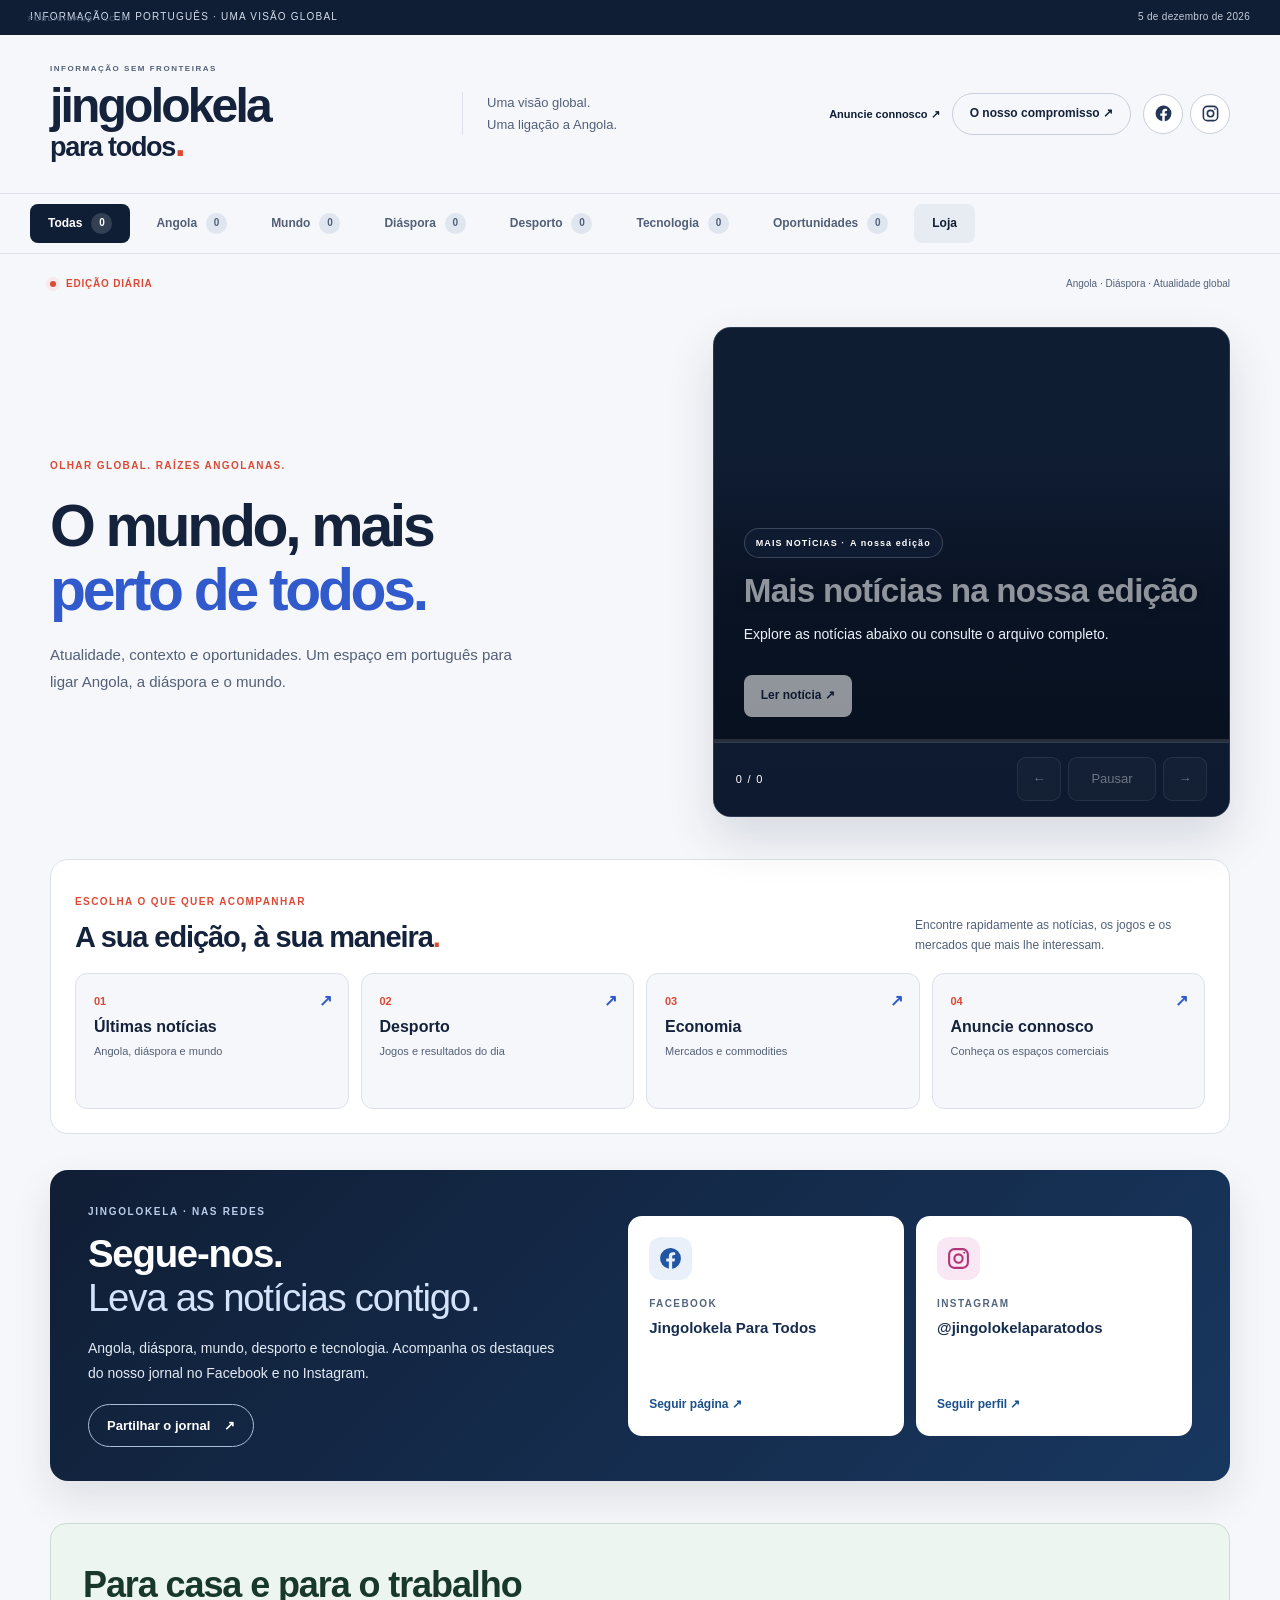
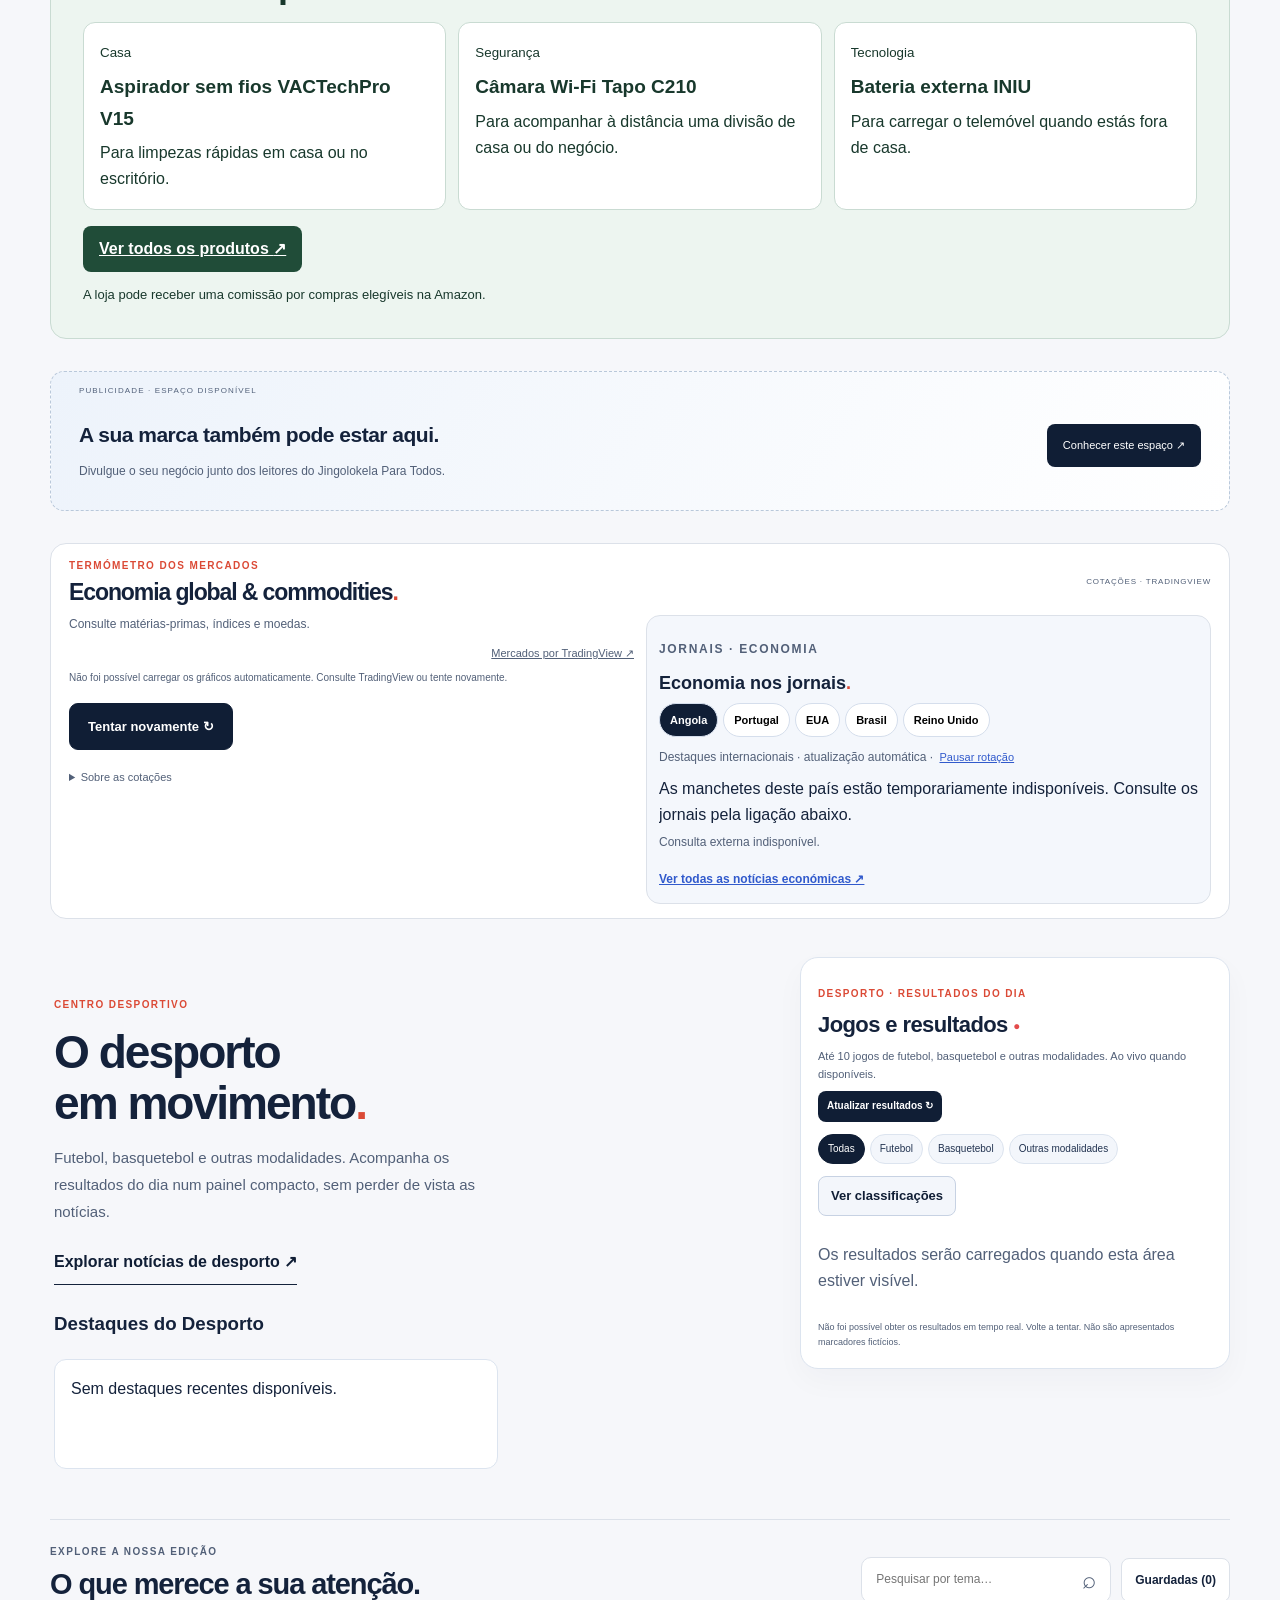
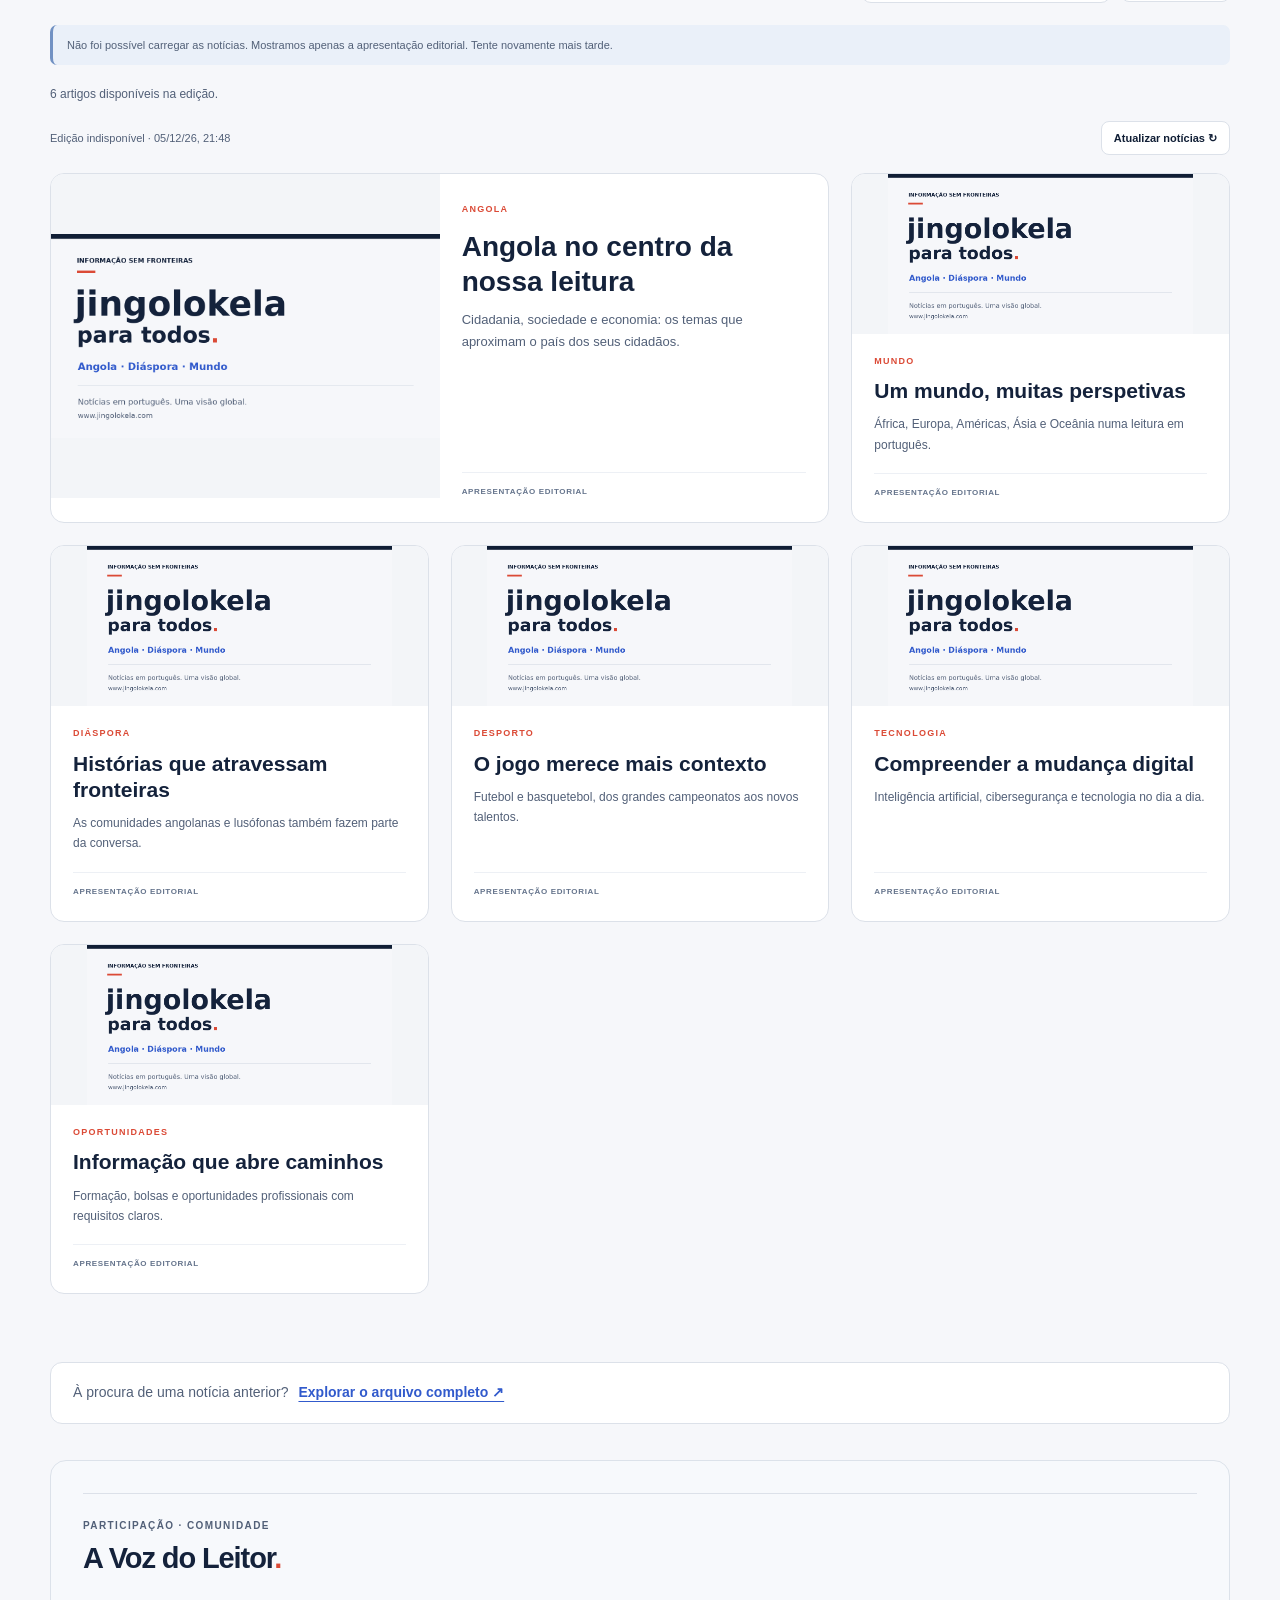
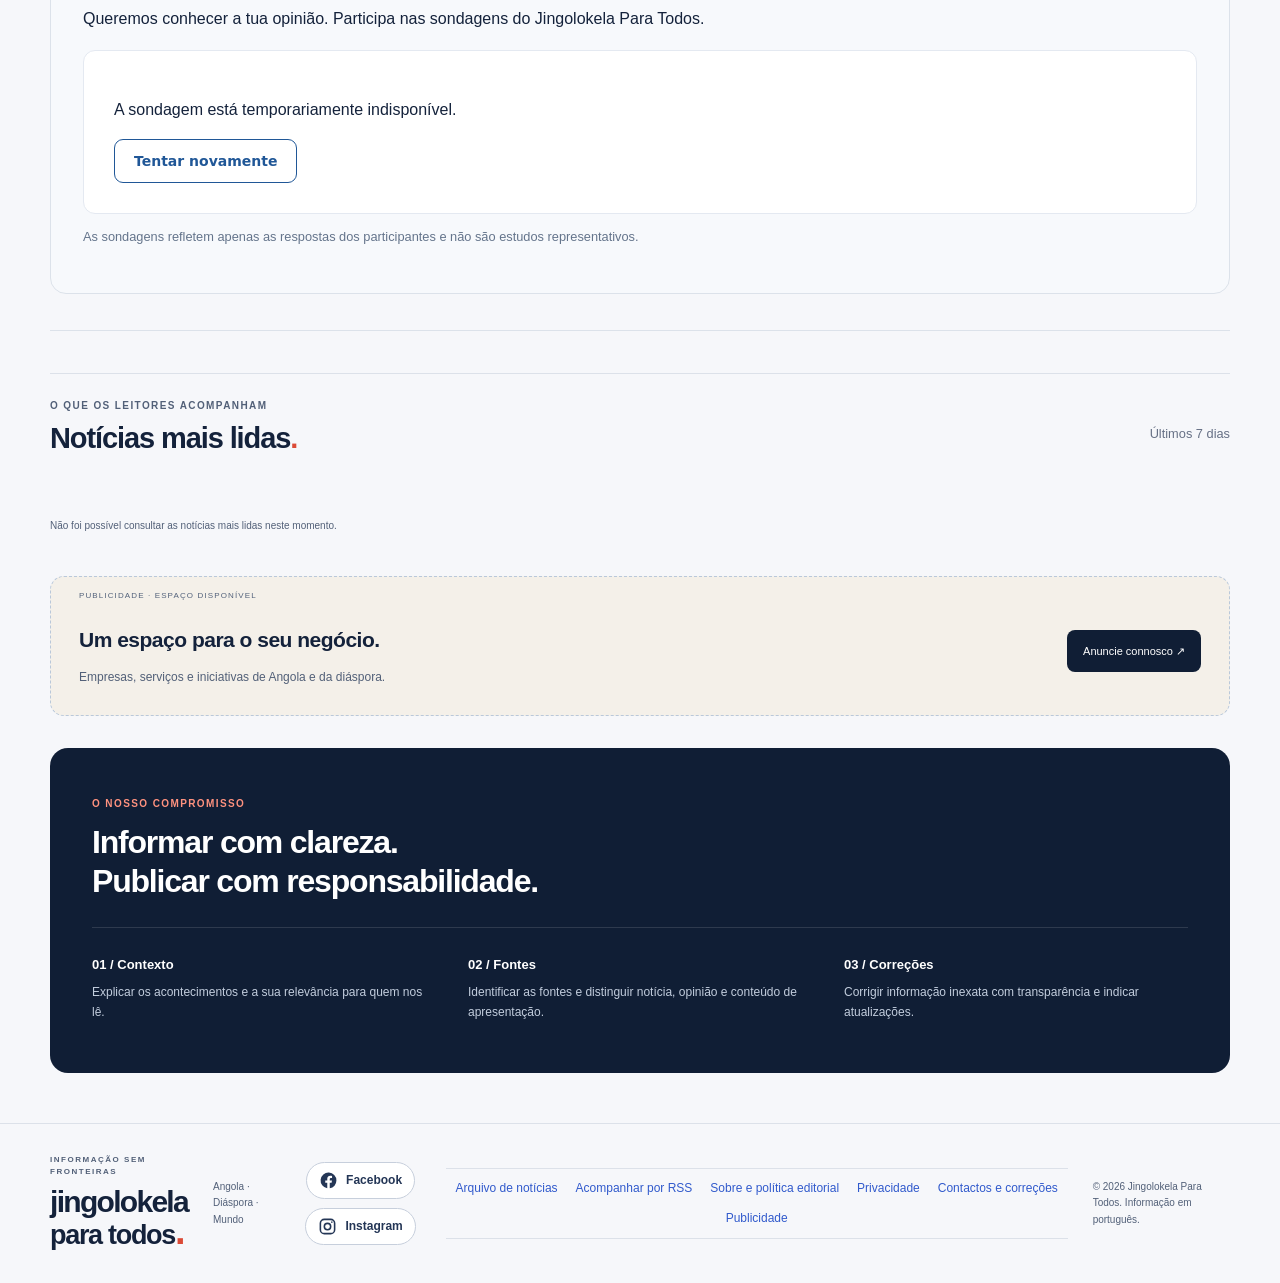
==== index.html @ 460d14b8 "Add clearly labeled shop showcase to homepage" ====
<!doctype html>
<html lang="pt-PT"><head><meta charset="utf-8"><meta name="viewport" content="width=device-width,initial-scale=1"><meta name="description" content="Notícias em português: Angola, diáspora e o mundo. Informação com contexto e fontes identificadas."><meta name="theme-color" content="#101e35"><meta name="google-site-verification" content="3JgYeZrVzPszFqKxl-_oS1AXRlmqvoFW80tm0oUfxho"><meta name="google-site-verification" content="CYFuJZddPrhAhJlbT3TT4IwlVIBInQogpSNalslZWf4"><link rel="alternate" type="application/rss+xml" title="Jingolokela Para Todos — últimas notícias" href="https://www.jingolokela.com/feed.xml"><link rel="canonical" href="https://www.jingolokela.com/"><meta name="robots" content="index,follow,max-image-preview:large"><meta property="og:type" content="website"><meta property="og:locale" content="pt_PT"><meta property="og:site_name" content="Jingolokela Para Todos"><meta property="og:title" content="Jingolokela Para Todos — Angola, Diáspora e Mundo"><meta property="og:description" content="Notícias em português, com contexto e fontes identificadas: Angola, diáspora, mundo, desporto, tecnologia e oportunidades."><meta property="og:url" content="https://www.jingolokela.com/"><meta name="twitter:card" content="summary_large_image"><meta property="og:image" content="https://www.jingolokela.com/media/jingolokela-partilha.png"><meta property="og:image:type" content="image/png"><meta property="og:image:width" content="1200"><meta property="og:image:height" content="630"><meta property="og:image:alt" content="Jingolokela Para Todos — Informação sem fronteiras. Angola, Diáspora e Mundo."><meta name="twitter:image" content="https://www.jingolokela.com/media/jingolokela-partilha.png"><meta name="twitter:image:alt" content="Jingolokela Para Todos — Informação sem fronteiras. Angola, Diáspora e Mundo."><meta name="twitter:title" content="Jingolokela Para Todos"><meta name="twitter:description" content="Angola, diáspora e notícias do mundo numa visão global."><script type="application/ld+json">{"@context":"https://schema.org","@type":"NewsMediaOrganization","name":"Jingolokela Para Todos","url":"https://www.jingolokela.com/","description":"Portal de informação em português, com atenção a Angola, à diáspora e ao mundo.","inLanguage":"pt-PT"}</script><script type="application/ld+json">{"@context":"https://schema.org","@type":"WebSite","name":"Jingolokela Para Todos","url":"https://www.jingolokela.com/","inLanguage":"pt-PT"}</script><title>Jingolokela Para Todos — Notícias e contexto</title><link rel="stylesheet" href="style.css?v=mercados-compactos"><script src="config.js" defer></script><link rel="stylesheet" href="saved.css"><script src="saved.js" defer></script><script src="app.js?v=mercados-compactos" defer></script><script src="sports.js?v=sports-auto" defer></script><link rel="stylesheet" href="/community.css?v=20261031"><script src="/community.js?v=20261031" defer></script><style>
#categories .portal-shop-link{display:inline-flex;align-items:center;flex-shrink:0;white-space:nowrap;padding:9px 18px;border-radius:8px;background:#e7ebf2;color:var(--navy);font-size:12px;font-weight:700;text-decoration:none}
#categories .portal-shop-link:hover{text-decoration:underline}
#categories .portal-shop-link:focus-visible{outline:3px solid #315acc;outline-offset:-3px}
</style><style>
.tech-equipment{display:none}
body:has(#categories button[data-section="Tecnologia"][aria-pressed="true"]) .tech-equipment{display:block;margin:0 0 24px;padding:20px;border:1px solid var(--line);border-radius:12px}
.tech-equipment h2{margin:0 0 8px;font-size:20px}
.tech-equipment p{margin:0 0 8px}
.tech-equipment a{text-decoration:underline}
</style><script>
document.addEventListener('DOMContentLoaded', () => {
  const shop = document.querySelector('#categories .portal-shop-link');
  const opportunities = document.querySelector('#categories button[data-section="Oportunidades"]');
  if (shop && opportunities) opportunities.after(shop);
});
</script><style>
.shop-showcase{margin:clamp(16px,3vw,32px) 0;padding:clamp(18px,3vw,32px);border:1px solid #c9dbd2;border-radius:16px;background:#edf5f0;color:#18382c}
.shop-showcase h2{margin:8px 0 16px;font-size:clamp(24px,3vw,36px);line-height:1.15}
.shop-showcase-grid{display:grid;grid-template-columns:repeat(auto-fit,minmax(min(100%,220px),1fr));gap:12px}
.shop-showcase-card{display:block;padding:16px;border:1px solid #c9dbd2;border-radius:12px;background:white;color:inherit;text-decoration:none}
.shop-showcase-card h3{margin:6px 0;font-size:19px}
.shop-showcase-card p{margin:0}
.shop-showcase-card:hover{border-color:#256749}
.shop-showcase-card:hover h3{text-decoration:underline}
.shop-showcase a:focus-visible{outline:3px solid #256749;outline-offset:3px}
.shop-showcase-cta{display:inline-block;margin-top:16px;padding:10px 16px;border-radius:8px;background:#204c38;color:white;font-weight:700}
.shop-showcase-note{margin:12px 0 0;font-size:13px}
</style></head>
<body><a class="skip" href="#conteudo">Saltar para o conteúdo</a><div class="utility"><span>INFORMAÇÃO EM PORTUGUÊS · UMA VISÃO GLOBAL</span><time id="date"></time></div><header class="masthead"><a href="./" class="brand" aria-label="Jingolokela Para Todos, início"><span class="brand-kicker">INFORMAÇÃO SEM FRONTEIRAS</span>jingolokela<span class="brand-bottom">para todos<i aria-hidden="true">.</i></span></a><p>Uma visão global.<br>Uma ligação a Angola.</p><a href="./anunciar.html" class="advertise-nav">Anuncie connosco ↗</a><a href="#sobre" class="about-link">O nosso compromisso ↗</a><div class="social-links header-social-links" aria-label="Redes sociais oficiais do Jingolokela Para Todos"><a class="social-link" href="https://www.facebook.com/profile.php?id=61596112431278" target="_blank" rel="noopener noreferrer" aria-label="Seguir Jingolokela Para Todos no Facebook" title="Jingolokela Para Todos no Facebook"><svg viewBox="0 0 24 24" fill="currentColor" aria-hidden="true"><path d="M22 12a10 10 0 1 0-11.56 9.88v-6.98H7.9V12h2.54V9.9c0-2.5 1.5-3.88 3.8-3.88 1.1 0 2.25.2 2.25.2v2.48h-1.27c-1.25 0-1.64.77-1.64 1.56V12h2.78l-.45 2.9h-2.33v6.98A10 10 0 0 0 22 12Z"/></svg></a><a class="social-link" href="https://www.instagram.com/jingolokelaparatodos/" target="_blank" rel="noopener noreferrer" aria-label="Seguir Jingolokela Para Todos no Instagram" title="@jingolokelaparatodos no Instagram"><svg viewBox="0 0 24 24" fill="none" stroke="currentColor" stroke-width="2" stroke-linecap="round" stroke-linejoin="round" aria-hidden="true"><rect x="3" y="3" width="18" height="18" rx="5"/><circle cx="12" cy="12" r="4"/><circle cx="17.5" cy="6.5" r="1" fill="currentColor" stroke="none"/></svg></a></div></header><nav aria-label="Secções"><div id="categories"><a class="portal-shop-link" href="https://protege-o-teu-negocio.foldedglass2.chatgpt.site">Loja</a></div></nav><main id="conteudo"><div class="edition"><span class="dot"></span><strong>EDIÇÃO DIÁRIA</strong><span>Angola · Diáspora · Atualidade global</span></div><section class="intro"><div><p class="eyebrow">OLHAR GLOBAL. RAÍZES ANGOLANAS.</p><h1>O mundo, mais<br><em>perto de todos.</em></h1><p class="lead">Atualidade, contexto e oportunidades. Um espaço em português para ligar Angola, a diáspora e o mundo.</p></div><section id="destaques" class="news-carousel" tabindex="0" aria-label="Destaques em rotação" aria-roledescription="carrossel"><div class="carousel-backdrop" id="slide-art" aria-hidden="true"></div><div class="carousel-content"><p class="eyebrow">MAIS NOTÍCIAS · <span id="slide-category">A nossa edição</span></p><h2><a id="slide-title" aria-disabled="true" tabindex="-1">A carregar os destaques…</a></h2><p id="slide-summary">Todas as perspetivas, num só lugar.</p><p id="slide-meta" class="slide-meta"></p><a id="slide-open" class="carousel-read" aria-disabled="true" tabindex="-1">Ler notícia ↗</a></div><div class="carousel-progress" aria-hidden="true"><span></span></div><div class="carousel-controls"><span id="slide-counter" role="status" aria-live="off">—</span><div><button id="slide-prev" aria-label="Notícia anterior">←</button><button id="slide-toggle" aria-label="Pausar carrossel">Pausar</button><button id="slide-next" aria-label="Notícia seguinte">→</button></div></div></section></section><section class="quick-access" aria-labelledby="quick-access-title"><div class="quick-access-head"><div><p class="eyebrow">ESCOLHA O QUE QUER ACOMPANHAR</p><h2 id="quick-access-title">A sua edição, à sua maneira<span class="heading-dot">.</span></h2></div><p>Encontre rapidamente as notícias, os jogos e os mercados que mais lhe interessam.</p></div><div class="quick-access-grid"><a href="#feed-title" class="quick-access-item"><span aria-hidden="true">01</span><strong>Últimas notícias</strong><small>Angola, diáspora e mundo</small><b aria-hidden="true">↗</b></a><a href="#sports-live" class="quick-access-item"><span aria-hidden="true">02</span><strong>Desporto</strong><small>Jogos e resultados do dia</small><b aria-hidden="true">↗</b></a><a href="#markets-title" class="quick-access-item"><span aria-hidden="true">03</span><strong>Economia</strong><small>Mercados e commodities</small><b aria-hidden="true">↗</b></a><a href="./anunciar.html" class="quick-access-item"><span aria-hidden="true">04</span><strong>Anuncie connosco</strong><small>Conheça os espaços comerciais</small><b aria-hidden="true">↗</b></a></div></section><section id="seguir" class="follow-hub" aria-labelledby="follow-title"><div class="follow-hub-copy"><p class="eyebrow">JINGOLOKELA · NAS REDES</p><h2 id="follow-title">Segue-nos.<br><em>Leva as notícias contigo.</em></h2><p>Angola, diáspora, mundo, desporto e tecnologia. Acompanha os destaques do nosso jornal no Facebook e no Instagram.</p><div class="follow-hub-actions"><button id="follow-share-link" class="follow-share-action" type="button">Partilhar o jornal <span aria-hidden="true">↗</span></button><span id="follow-share-status" class="follow-share-status" role="status" aria-live="polite"></span></div></div><div class="follow-hub-grid" aria-label="Contas oficiais do jornal"><a class="follow-card follow-card-facebook" href="https://www.facebook.com/profile.php?id=61596112431278" target="_blank" rel="noopener noreferrer" aria-label="Seguir o Jingolokela Para Todos no Facebook"><span class="follow-icon" aria-hidden="true"><svg viewBox="0 0 24 24" width="25" height="25" fill="currentColor" aria-hidden="true"><path d="M22 12a10 10 0 1 0-11.56 9.88v-6.98H7.9V12h2.54V9.9c0-2.5 1.5-3.88 3.8-3.88 1.1 0 2.25.2 2.25.2v2.48h-1.27c-1.25 0-1.64.77-1.64 1.56V12h2.78l-.45 2.9h-2.33v6.98A10 10 0 0 0 22 12Z"/></svg></span><span class="follow-network">FACEBOOK</span><strong>Jingolokela Para Todos</strong><span class="follow-card-action">Seguir página <span aria-hidden="true">↗</span></span></a><a class="follow-card follow-card-instagram" href="https://www.instagram.com/jingolokelaparatodos/" target="_blank" rel="noopener noreferrer" aria-label="Seguir @jingolokelaparatodos no Instagram"><span class="follow-icon" aria-hidden="true"><svg viewBox="0 0 24 24" width="25" height="25" fill="none" stroke="currentColor" stroke-width="2" stroke-linecap="round" stroke-linejoin="round" aria-hidden="true"><rect x="3" y="3" width="18" height="18" rx="5"/><circle cx="12" cy="12" r="4"/><circle cx="17.5" cy="6.5" r="1" fill="currentColor" stroke="none"/></svg></span><span class="follow-network">INSTAGRAM</span><strong>@jingolokelaparatodos</strong><span class="follow-card-action">Seguir perfil <span aria-hidden="true">↗</span></span></a></div></section><aside class="shop-showcase" aria-labelledby="shop-showcase-title">
  <span class="ad-tag">PUBLICIDADE · LOJA</span>
  <h2 id="shop-showcase-title">Para casa e para o trabalho</h2>
  <div class="shop-showcase-grid">
    <a class="shop-showcase-card" href="https://protege-o-teu-negocio.foldedglass2.chatgpt.site/#casa-dia-a-dia">
      <small>Casa</small>
      <h3>Aspirador sem fios VACTechPro V15</h3>
      <p>Para limpezas rápidas em casa ou no escritório.</p>
    </a>
    <a class="shop-showcase-card" href="https://protege-o-teu-negocio.foldedglass2.chatgpt.site/#equipamentos">
      <small>Segurança</small>
      <h3>Câmara Wi‑Fi Tapo C210</h3>
      <p>Para acompanhar à distância uma divisão de casa ou do negócio.</p>
    </a>
    <a class="shop-showcase-card" href="https://protege-o-teu-negocio.foldedglass2.chatgpt.site/#equipamentos">
      <small>Tecnologia</small>
      <h3>Bateria externa INIU</h3>
      <p>Para carregar o telemóvel quando estás fora de casa.</p>
    </a>
  </div>
  <a class="shop-showcase-cta" href="https://protege-o-teu-negocio.foldedglass2.chatgpt.site/">Ver todos os produtos <span aria-hidden="true">↗</span></a>
  <p class="shop-showcase-note">A loja pode receber uma comissão por compras elegíveis na Amazon.</p>
</aside>
<aside class="ad-slot" data-ad-placement="hero" aria-label="Espaço publicitário disponível"><span class="ad-tag">PUBLICIDADE · ESPAÇO DISPONÍVEL</span><div><p>A sua marca também pode estar aqui.</p><span>Divulgue o seu negócio junto dos leitores do Jingolokela Para Todos.</span></div><a href="./anunciar.html?formato=Faixa+de+destaque">Conhecer este espaço ↗</a></aside><section id="economia" class="markets" aria-labelledby="markets-title"><div class="market-heading"><div><p class="eyebrow">TERMÓMETRO DOS MERCADOS</p><h2 id="markets-title">Economia global &amp; commodities<span class="heading-dot">.</span></h2></div><span class="market-provider">COTAÇÕES · TRADINGVIEW</span></div><div class="economy-split"><div class="economy-original"><p class="market-intro">Consulte matérias-primas, índices e moedas.</p><div class="tradingview-widget-container" id="market-widget"><div class="tradingview-widget-container__widget"></div><div class="tradingview-widget-copyright"><a href="https://www.tradingview.com/markets/" rel="noopener nofollow" target="_blank">Mercados por TradingView ↗</a></div></div><p id="market-status" class="market-note">A carregar automaticamente as cotações dos mercados através da TradingView.</p><button id="load-market-widget" class="market-load-button" type="button" aria-controls="market-widget">Carregar gráficos de mercados ↗</button><details class="market-details"><summary>Sobre as cotações</summary><p class="market-note">Atualização automática pelo fornecedor. Alguns instrumentos têm dados com atraso; consulte a indicação de cada símbolo. Os índices acompanham mercados financeiros e não medem toda a economia mundial. Alguns símbolos representam CFDs, não preços à vista ou contratos de bolsa.</p></details></div><aside class="economy-press" aria-labelledby="economy-press-title"><p class="eyebrow">JORNAIS · ECONOMIA</p><h3 id="economy-press-title">Economia nos jornais<span class="heading-dot">.</span></h3><div class="economy-tabs" role="group" aria-label="Países com jornais económicos"><button type="button" data-economy="AO" aria-pressed="true">Angola</button><button type="button" data-economy="PT" aria-pressed="false">Portugal</button><button type="button" data-economy="US" aria-pressed="false">EUA</button><button type="button" data-economy="BR" aria-pressed="false">Brasil</button><button type="button" data-economy="GB" aria-pressed="false">Reino Unido</button></div><p class="economy-auto-note">Destaques internacionais · atualização automática · <button id="economy-pause" type="button" aria-pressed="false">Pausar rotação</button></p><div id="economy-news" tabindex="0" role="region" aria-label="Manchetes económicas" aria-live="polite"><p>A consultar fontes económicas…</p></div><p id="economy-status" class="market-note">Fontes externas sujeitas a disponibilidade.</p><a id="economy-more" href="https://news.google.com/search?q=economia%20Angola" rel="noopener noreferrer" target="_blank">Ver todas as notícias económicas ↗</a></aside></div></section><div class="sports-showcase"><div class="sports-showcase-copy"><p class="eyebrow">CENTRO DESPORTIVO</p><h2>O desporto<br>em movimento<span class="heading-dot">.</span></h2><p>Futebol, basquetebol e outras modalidades. Acompanha os resultados do dia num painel compacto, sem perder de vista as notícias.</p><button id="sports-explore" type="button">Explorar notícias de desporto ↗</button></div><section class="sports-live" id="sports-live" aria-labelledby="sports-live-title">
<div class="sports-live-heading"><div><p class="eyebrow">DESPORTO · RESULTADOS DO DIA</p><h2 id="sports-live-title">Jogos e resultados <span class="sports-live-dot">●</span></h2><p>Até 10 jogos de futebol, basquetebol e outras modalidades. Ao vivo quando disponíveis.</p></div><button id="sports-refresh" type="button">Atualizar resultados ↻</button></div>
<div class="sports-live-filters" role="group" aria-label="Filtrar resultados por modalidade"><button type="button" data-sport-filter="all" aria-pressed="true">Todas</button><button type="button" data-sport-filter="soccer" aria-pressed="false">Futebol</button><button type="button" data-sport-filter="basketball" aria-pressed="false">Basquetebol</button><button type="button" data-sport-filter="other" aria-pressed="false">Outras modalidades</button></div>
<div id="sports-scores" class="sports-scores" tabindex="0" role="region" aria-label="Lista de jogos" aria-live="polite"><p>Os resultados serão carregados quando esta área estiver visível.</p></div>
<p id="sports-status" class="sports-status">Dados de terceiros sujeitos a disponibilidade e possível atraso. Os resultados são informativos e não constituem informação para apostas.</p>
</section></div><aside class="tech-equipment" aria-labelledby="tech-equipment-title"><h2 id="tech-equipment-title">Equipamentos recomendados</h2><p>Faz cópias de segurança dos teus ficheiros? Vê o que convém verificar antes de escolher um SSD externo.</p><a href="https://protege-o-teu-negocio.foldedglass2.chatgpt.site#equipamentos">Consultar equipamentos na loja</a></aside><section class="feed" aria-labelledby="feed-title"><div class="section-heading"><div><p class="eyebrow">EXPLORE A NOSSA EDIÇÃO</p><h2 id="feed-title">O que merece a sua atenção<span class="heading-dot">.</span></h2></div><div class="feed-tools"><label class="search"><span class="sr-only">Pesquisar artigos</span><input id="search" type="search" placeholder="Pesquisar por tema…"><span aria-hidden="true">⌕</span></label><button type="button" data-open-saved aria-haspopup="dialog" aria-controls="saved-news">Guardadas (<span data-saved-count>0</span>)</button></div></div><p id="notice" class="notice" role="status">A carregar as notícias da nossa edição…</p><p id="section-status" class="section-status" role="status" aria-live="polite"></p><div class="editorial-update"><span id="editorial-updated" role="status" aria-live="polite">A consultar a edição mais recente…</span><button id="editorial-refresh" type="button">Atualizar notícias ↻</button></div><div id="articles" class="grid"></div><button id="show-all" class="show-all" hidden>Ver todas as notícias</button><p class="archive-entry">À procura de uma notícia anterior? <a href="/arquivo.html">Explorar o arquivo completo ↗</a></p><p id="empty" class="empty" hidden>Nenhum artigo encontrado. Experimente outra pesquisa ou secção.</p><button id="back-all" class="show-all" type="button" hidden>Explorar todas as notícias</button></section><section id="voz-do-leitor" class="reader-voice" aria-labelledby="reader-voice-title"><div class="section-heading"><div><p class="eyebrow">PARTICIPAÇÃO · COMUNIDADE</p><h2 id="reader-voice-title">A Voz do Leitor<span class="heading-dot">.</span></h2></div></div><p>Queremos conhecer a tua opinião. Participa nas sondagens do Jingolokela Para Todos.</p><div id="reader-poll" aria-live="polite"><p id="reader-poll-status">A carregar a sondagem…</p></div><p class="reader-poll-note">As sondagens refletem apenas as respostas dos participantes e não são estudos representativos.</p></section><section class="popular-news" aria-labelledby="popular-title"><div class="section-heading"><div><p class="eyebrow">O QUE OS LEITORES ACOMPANHAM</p><h2 id="popular-title">Notícias mais lidas<span class="heading-dot">.</span></h2></div><span class="popular-period">Últimos 7 dias</span></div><ol id="popular-list" class="popular-list"><li>A consultar leituras recentes…</li></ol><p id="popular-status" class="market-note" role="status"></p></section><aside class="ad-slot ad-slot-secondary" data-ad-placement="between_sections" aria-label="Espaço publicitário para empresas"><span class="ad-tag">PUBLICIDADE · ESPAÇO DISPONÍVEL</span><div><p>Um espaço para o seu negócio.</p><span>Empresas, serviços e iniciativas de Angola e da diáspora.</span></div><a href="./anunciar.html?formato=Faixa+entre+secções">Anuncie connosco ↗</a></aside><section id="sobre" class="manifesto"><p class="eyebrow">O NOSSO COMPROMISSO</p><h2>Informar com clareza.<br>Publicar com responsabilidade.</h2><div class="principles"><p><strong>01 / Contexto</strong>Explicar os acontecimentos e a sua relevância para quem nos lê.</p><p><strong>02 / Fontes</strong>Identificar as fontes e distinguir notícia, opinião e conteúdo de apresentação.</p><p><strong>03 / Correções</strong>Corrigir informação inexata com transparência e indicar atualizações.</p></div></section></main><footer><a href="./" class="brand"><span class="brand-kicker">INFORMAÇÃO SEM FRONTEIRAS</span>jingolokela<span class="brand-bottom">para todos<i aria-hidden="true">.</i></span></a><p>Angola · Diáspora · Mundo</p><div class="social-links footer-social-links" aria-label="Redes sociais oficiais do Jingolokela Para Todos"><a class="social-link" href="https://www.facebook.com/profile.php?id=61596112431278" target="_blank" rel="noopener noreferrer" aria-label="Seguir Jingolokela Para Todos no Facebook" title="Jingolokela Para Todos no Facebook"><svg viewBox="0 0 24 24" fill="currentColor" aria-hidden="true"><path d="M22 12a10 10 0 1 0-11.56 9.88v-6.98H7.9V12h2.54V9.9c0-2.5 1.5-3.88 3.8-3.88 1.1 0 2.25.2 2.25.2v2.48h-1.27c-1.25 0-1.64.77-1.64 1.56V12h2.78l-.45 2.9h-2.33v6.98A10 10 0 0 0 22 12Z"/></svg><span>Facebook</span></a><a class="social-link" href="https://www.instagram.com/jingolokelaparatodos/" target="_blank" rel="noopener noreferrer" aria-label="Seguir Jingolokela Para Todos no Instagram" title="@jingolokelaparatodos no Instagram"><svg viewBox="0 0 24 24" fill="none" stroke="currentColor" stroke-width="2" stroke-linecap="round" stroke-linejoin="round" aria-hidden="true"><rect x="3" y="3" width="18" height="18" rx="5"/><circle cx="12" cy="12" r="4"/><circle cx="17.5" cy="6.5" r="1" fill="currentColor" stroke="none"/></svg><span>Instagram</span></a></div><nav class="legal-links" aria-label="Informações institucionais"><a href="/arquivo.html">Arquivo de notícias</a><a href="/feed.xml">Acompanhar por RSS</a><a href="/sobre.html">Sobre e política editorial</a><a href="/privacidade.html">Privacidade</a><a href="/contactos.html">Contactos e correções</a><a href="/anunciar.html">Publicidade</a></nav><small>© <span id="year"></span> Jingolokela Para Todos. Informação em português.</small></footer><dialog id="reader" aria-labelledby="reader-title"><button id="close-reader" class="close" aria-label="Fechar artigo">Fechar ×</button><p id="reader-category" class="eyebrow"></p><h2 id="reader-title"></h2><p id="reader-meta" class="meta"></p><div class="reading-tools" aria-label="Opções de leitura"><span id="reader-time"></span><div><button id="reader-smaller" type="button" aria-label="Diminuir tamanho do texto">A−</button><button id="reader-larger" type="button" aria-label="Aumentar tamanho do texto">A+</button></div><div class="saved-tools"><button id="reader-save" type="button" aria-pressed="false" hidden>Guardar notícia</button><button type="button" data-open-saved aria-haspopup="dialog" aria-controls="saved-news">Guardadas (<span data-saved-count>0</span>)</button></div><a href="/feed.xml">Acompanhar por RSS ↗</a></div><figure id="reader-image" hidden></figure><div id="reader-body"></div><a id="reader-source" target="_blank" rel="noopener noreferrer" hidden>Consultar fonte original ↗</a><section id="related-section" class="related-section" hidden aria-labelledby="related-title"><h3 id="related-title">Continue a ler</h3><div id="related-articles" class="related-articles"></div></section><a id="article-permalink" class="share" href="#" target="_blank" rel="noopener noreferrer" hidden>Abrir página da notícia ↗</a><div class="share-tools" id="share-tools" hidden aria-label="Partilhar esta notícia"><a id="share-whatsapp" class="share" href="#" target="_blank" rel="noopener noreferrer">WhatsApp</a><a id="share-facebook" class="share" href="#" target="_blank" rel="noopener noreferrer">Facebook</a><a id="share-telegram" class="share" href="#" target="_blank" rel="noopener noreferrer">Telegram</a><button id="reader-native-share" class="share" type="button" hidden>Partilhar no telemóvel ↗</button><button id="share" class="share">Copiar ligação</button></div><p id="share-status" role="status"></p></dialog><noscript><p>Ative o JavaScript para pesquisar e ler os artigos.</p></noscript></body></html>
---- style.css ----
:root{--ink:#14223b;--accent:#db4a36;--paper:#f6f7fa;--line:#dce1e9;--muted:#526078;--navy:#101e35;--blue:#315acc;--white:#fff}*{box-sizing:border-box}html{scroll-behavior:smooth;scroll-padding-top:85px}body{margin:0;background:var(--paper);color:var(--ink);font:16px/1.65 Arial,Helvetica,sans-serif;-webkit-font-smoothing:antialiased}a{color:inherit}button,input{font:inherit}button,a,input{touch-action:manipulation}button{cursor:pointer}a:focus-visible,button:focus-visible,input:focus-visible{outline:3px solid var(--blue);outline-offset:5px}.utility{background:var(--navy);color:#d2dbeb;padding:9px max(calc((100vw - 1220px)/2),24px);display:flex;justify-content:space-between;font-size:10px;letter-spacing:.12em}.utility time{color:#c5ccdb;letter-spacing:.03em}.masthead,main,footer{max-width:1320px;margin:auto;padding-left:50px;padding-right:50px}.masthead{display:flex;align-items:center;justify-content:space-between;padding-top:28px;padding-bottom:28px;background:var(--paper)}.brand{font:bold 48px/.85 Arial,Helvetica,sans-serif;letter-spacing:-2.8px;text-decoration:none;display:inline-block}.brand .brand-kicker{display:block;font:700 8px/1.5 Arial,sans-serif;letter-spacing:.19em;color:var(--muted);margin-bottom:11px}.brand .brand-bottom{display:block;font:700 27px/1.25 Arial,sans-serif;letter-spacing:-1.3px;margin-top:5px}.brand i{font-style:normal;color:var(--accent);font-size:38px;line-height:0}.masthead p{font-size:13px;line-height:1.65;color:var(--muted);border-left:1px solid var(--line);padding-left:24px;margin-left:auto;margin-right:65px}.about-link{font-size:12px;text-decoration:none;border:1px solid #c7cfdc;border-radius:100px;padding:10px 17px;font-weight:600}.about-link:hover{background:#e7ebf3}nav{border-top:1px solid var(--line);border-bottom:1px solid var(--line);position:sticky;top:0;background:#f6f7faf5;backdrop-filter:blur(16px);z-index:2}#categories{max-width:1252px;margin:auto;display:flex;gap:8px;overflow:auto;padding:10px 16px;scrollbar-width:thin}nav button{border:0;background:none;white-space:nowrap;padding:9px 18px;font-weight:700;font-size:12px;color:var(--muted);border-radius:8px;transition:background .15s,color .15s}nav button:hover{background:#e7ebf2}nav button[aria-pressed=true]{color:white;background:var(--navy)}.edition{display:flex;gap:10px;align-items:center;font-size:10px;padding:22px 0 0}.edition strong{letter-spacing:.08em;color:var(--accent)}.edition>span:last-child{color:var(--muted);margin-left:auto}.dot{height:6px;width:6px;border-radius:50%;background:var(--accent);box-shadow:0 0 0 4px #db4a3612}.intro{display:grid;grid-template-columns:1.2fr 1fr;gap:42px;padding:34px 0 42px;align-items:center}.eyebrow{font-size:10px;letter-spacing:.14em;font-weight:700;color:var(--accent)}h1{font:750 clamp(38px,4.6vw,66px)/1.08 Arial,Helvetica,sans-serif;letter-spacing:-3.3px;margin:20px 0}h1 em{font-style:normal;color:var(--blue)}.lead{max-width:490px;color:var(--muted);font-size:15px;line-height:1.8;margin-bottom:0}.globe{height:310px;background:linear-gradient(135deg,#14243f,#1d3560);position:relative;overflow:hidden;border-radius:18px;box-shadow:0 16px 35px #15274712}.globe svg{display:block;width:100%;height:100%;object-fit:contain}.visual-caption{position:absolute;bottom:0;left:0;right:0;padding:14px 20px;display:flex;align-items:center;justify-content:space-between;border-top:1px solid #ffffff14;background:#10203b70;font-size:8px;letter-spacing:.15em;color:#d7e0f3}.visual-caption b{font-size:16px;color:#ff8e7e}.section-heading{display:flex;justify-content:space-between;align-items:center;gap:24px;border-top:1px solid var(--line);padding-top:24px}.section-heading .eyebrow{color:var(--muted);margin:0 0 7px}h2{font:700 29px/1.22 Arial,Helvetica,sans-serif;letter-spacing:-1.1px;margin:0 0 14px}.heading-dot{color:var(--accent)}.search{display:flex;gap:16px;background:var(--white);border:1px solid var(--line);border-radius:10px;align-items:center;padding:0 14px;flex-shrink:0}.search input{background:transparent;border:0;padding:12px 0;width:190px;color:var(--ink);font-size:12px}.search span:last-child{font-size:24px;color:var(--muted)}.notice{font-size:11px;color:var(--muted);padding:11px 14px;background:#eaf0f9;border-radius:7px;border-left:3px solid #7191c3;margin:8px 0 20px}.grid{display:grid;grid-template-columns:repeat(3,minmax(0,1fr));gap:22px;padding:0 0 44px}.article{background:white;border:1px solid var(--line);border-radius:14px;overflow:hidden;display:flex;flex-direction:column;transition:box-shadow .18s,transform .18s;position:relative;padding-bottom:23px}.article:hover{box-shadow:0 14px 30px #14223b0c;transform:translateY(-3px)}.article>.eyebrow,.article>h3,.article>p,.article>.meta{margin-left:22px;margin-right:22px}.article>.eyebrow{font-size:9px;color:var(--accent);text-transform:uppercase;margin-top:20px;margin-bottom:0;letter-spacing:.14em}.article h3{font:700 21px/1.25 Arial,Helvetica,sans-serif;letter-spacing:-.65px;margin-top:9px;margin-bottom:10px}.article :is(button,a){font:inherit;color:inherit;text-align:left;border:0;padding:0;background:none}.article :is(button,a):after{content:'';position:absolute;inset:0;z-index:1}.article :is(button,a):focus-visible{outline:none}.article:focus-within{outline:3px solid var(--blue);outline-offset:3px}.article :is(button,a):hover{color:var(--blue)}.article p{font-size:12px;color:var(--muted);line-height:1.7;margin-top:0;margin-bottom:18px}.article .meta{font-size:8px;font-weight:bold;letter-spacing:.08em;color:#65748c;padding-top:12px;border-top:1px solid #edf0f5;margin-top:auto}.art{height:160px;background:linear-gradient(125deg,#25466b,#122a44);position:relative;overflow:hidden;display:flex;justify-content:space-between;align-items:end;padding:19px;color:#dbe7ff}.art:before,.art:after{content:'';position:absolute;width:180px;height:180px;border:1px solid #ffffff35;border-radius:50%;right:-15px;top:-60px}.art:after{width:140px;height:140px;right:7px;top:-40px;background:#ffffff05}.art .art-symbol{position:absolute;right:20px;bottom:7px;font:700 92px/1 Arial,sans-serif;letter-spacing:-8px;color:#ffffff40;transform:rotate(-9deg)}.art .number{font:700 8px/1 Arial,sans-serif;letter-spacing:.13em;opacity:.8;z-index:1;align-self:start}.art .label{font:700 9px/1 Arial,sans-serif;letter-spacing:.16em;z-index:1}.tone1{background:linear-gradient(125deg,#773b26,#b27349)}.tone2{background:linear-gradient(125deg,#274f8b,#406ebb)}.tone3{background:linear-gradient(125deg,#463f77,#7975ab)}.tone4{background:linear-gradient(125deg,#1e6155,#459b83)}.tone5{background:linear-gradient(125deg,#243650,#426895)}.article:first-child{grid-column:span 2;display:grid;grid-template-columns:1fr 1fr;grid-template-rows:auto auto auto 1fr;padding:0 0 24px}.article:first-child .art{grid-column:1;grid-row:1/5;height:100%;min-height:300px;border-radius:0;margin-bottom:-24px;padding:24px}.article:first-child .art-symbol{font-size:130px;right:28px;bottom:22px}.article:first-child>.eyebrow{grid-column:2;margin-top:28px}.article:first-child h3{grid-column:2;font-size:28px;letter-spacing:-1px;margin-top:12px}.article:first-child>p:not(.eyebrow){grid-column:2;font-size:13px}.article:first-child>.meta{grid-column:2;align-self:end}.manifesto{background:var(--navy);color:#fff;border-radius:18px;padding:38px 42px;margin:6px 0 50px;position:relative;overflow:hidden}.manifesto>.eyebrow{color:#ff927f}.manifesto h2{font-size:32px;letter-spacing:-1.2px}.principles{display:grid;grid-template-columns:repeat(3,1fr);gap:32px;border-top:1px solid #ffffff20;margin-top:26px;padding-top:14px}.principles p{font-size:12px;color:#c2cddd}.principles strong{display:block;color:#fff;margin-bottom:8px;font-size:13px}footer{border-top:1px solid var(--line);padding-top:30px;padding-bottom:30px;display:flex;justify-content:space-between;align-items:center;gap:25px}footer .brand{font-size:30px;letter-spacing:-1.7px}footer .brand-kicker{font-size:6px;margin-bottom:7px}footer .brand-bottom{font-size:18px;letter-spacing:-.8px}footer p,footer small{font-size:10px;color:var(--muted)}dialog{border:1px solid var(--line);border-radius:18px;background:#fff;color:var(--ink);padding:35px;width:min(740px,92vw);max-height:85vh;box-shadow:0 30px 90px #0004}dialog::backdrop{background:#101e35b8;backdrop-filter:blur(5px)}dialog h2{font-size:34px;letter-spacing:-1px;margin-top:10px}.close{display:block;margin-left:auto;border:1px solid var(--line);background:var(--paper);color:var(--ink);border-radius:8px;padding:6px 12px;font-size:12px}#reader-meta{font-size:12px;color:var(--muted)}#reader-body{white-space:pre-wrap;line-height:1.9;margin:24px 0}#reader-source{font-size:13px;color:var(--blue)}.share{display:block;background:var(--navy);color:white;border:0;border-radius:8px;padding:12px 18px;margin-top:25px;font-size:12px}.empty{padding:45px;text-align:center;background:white;border-radius:14px;border:1px solid var(--line)}.skip{position:absolute;left:10px;top:-100px;background:white;padding:10px;z-index:10}.skip:focus{top:10px}.sr-only{position:absolute;width:1px;height:1px;overflow:hidden;clip:rect(0,0,0,0)}[hidden]{display:none!important}@media(min-width:900px){.article:nth-child(2){grid-row:span 1}.article:nth-child(n+3){min-height:350px}}@media(max-width:1000px){.masthead,main,footer{padding-left:28px;padding-right:28px}.masthead p{margin-right:30px}.intro{gap:26px}h1{letter-spacing:-2px}.article:first-child h3{font-size:24px}.article>.eyebrow,.article>h3,.article>p,.article>.meta{margin-left:18px;margin-right:18px}}@media(max-width:750px){.utility time,.masthead p{display:none}.masthead{padding-top:23px;padding-bottom:23px}.brand{font-size:39px;letter-spacing:-2px}.brand .brand-bottom{font-size:23px}.brand .brand-kicker{font-size:6px}.about-link{font-size:10px;padding:9px 12px}#categories{gap:0;padding:8px 18px}nav button{padding:8px 14px}.intro{grid-template-columns:1fr 1fr;gap:18px;padding:28px 0}.intro>.eyebrow{font-size:8px}h1{font-size:38px;letter-spacing:-2px}.lead{font-size:12px}.globe{height:260px;border-radius:12px}.visual-caption{font-size:6px;padding:10px}.grid{grid-template-columns:repeat(2,minmax(0,1fr));gap:16px}.article:first-child{grid-column:span 2}.section-heading{align-items:start;flex-direction:column;gap:3px}h2{font-size:25px}.search{width:100%;justify-content:space-between;margin-bottom:12px}.search input{width:90%}.edition>span:last-child{display:none}.manifesto{padding:28px}.principles{grid-template-columns:1fr;gap:0}.manifesto h2{font-size:27px}footer{flex-wrap:wrap}footer small{width:100%;margin-top:3px}}@media(max-width:500px){.masthead,main,footer{padding-left:20px;padding-right:20px}.utility{font-size:8px;padding:9px 20px}.about-link{max-width:130px;text-align:center}.intro{grid-template-columns:1fr;gap:22px}h1{font-size:44px;margin:14px 0;letter-spacing:-2px}.intro .eyebrow{font-size:8px}.lead{font-size:14px}.globe{height:215px}.globe svg{margin-top:-16px}.visual-caption{font-size:8px}.grid{grid-template-columns:1fr}.article:first-child{display:flex;grid-column:auto;padding-bottom:23px}.article:first-child .art{height:185px;min-height:0;margin-bottom:0}.article:first-child>.eyebrow{margin-top:20px}.article:first-child h3{font-size:25px}.article:first-child>.meta{align-self:stretch}.article .art{height:165px}.article>.eyebrow,.article>h3,.article>p,.article>.meta{margin-left:22px;margin-right:22px}.article:first-child .art-symbol{font-size:105px;bottom:6px}.article h3{font-size:23px}.article p{font-size:13px}.section-heading h2{font-size:25px;max-width:300px}.edition{font-size:9px}.notice{font-size:10px}.manifesto{padding:25px;margin-bottom:30px}dialog{padding:23px}dialog h2{font-size:29px}footer p{font-size:9px}}
@media(prefers-reduced-motion:reduce){html{scroll-behavior:auto}*{transition:none!important}}

/* Featured editorial photographs */
.art.has-photo{isolation:isolate;padding:0;min-height:200px}.art.has-photo:before,.art.has-photo:after,.art.has-photo .art-symbol,.art.has-photo .label,.art.has-photo .number{display:none}.art.has-photo img{position:absolute;inset:0;width:100%;height:100%;object-fit:cover;transition:transform .35s}.article:hover .art.has-photo img{transform:scale(1.035)}.photo-badge{position:absolute;bottom:10px;left:12px;z-index:1;background:#101e35d9;color:#fff;font-size:8px;font-weight:700;letter-spacing:.09em;padding:4px 7px;border-radius:4px}.article:first-child .art.has-photo{min-height:330px}.article:nth-child(n+2) .art.has-photo{height:200px}#reader-image{margin:20px 0 24px}#reader-image img{display:block;width:100%;height:auto;max-height:380px;object-fit:cover;border-radius:10px}#reader-image figcaption{margin-top:8px;font-size:11px;line-height:1.5;color:var(--muted)}#reader-image a{color:var(--blue);text-underline-offset:3px}@media(max-width:500px){.article:first-child .art.has-photo{min-height:0;height:210px}.article:nth-child(n+2) .art.has-photo{height:200px}#reader-image img{max-height:240px}}@media(prefers-reduced-motion:reduce){.art.has-photo img{transition:none}.article:hover .art.has-photo img{transform:none}}

.news-carousel{background:#101e35;color:white;position:relative;border-radius:18px;overflow:hidden;min-height:360px;display:flex;flex-direction:column;isolation:isolate}.carousel-backdrop{position:absolute;inset:0;z-index:-1;background:radial-gradient(ellipse at 90% 10%,#35598f,transparent 70%),#101e35}.carousel-backdrop:after{content:'';position:absolute;inset:0;background:linear-gradient(0deg,rgba(9,19,36,.94),rgba(9,19,36,.64) 55%,rgba(9,19,36,.35))}.carousel-backdrop img{width:100%;height:100%;object-fit:cover;opacity:1}.carousel-content{padding:28px 30px 16px;flex:1}.carousel-content .eyebrow{color:#ffa48e;font-size:9px}.carousel-content h2{font-size:29px;line-height:1.18;letter-spacing:-1px;margin:18px 0 14px}.carousel-content h2 :is(button,a){font:inherit;background:none;color:inherit;padding:0;border:0;text-align:left}.carousel-content>p:not(.eyebrow){color:#d4dff0;font-size:13px;line-height:1.7}.carousel-read{border:0;border-bottom:1px solid #ffffff80;background:none;color:white;font-size:12px;padding:5px 0;margin-top:8px}.carousel-controls{display:flex;align-items:center;justify-content:space-between;border-top:1px solid #ffffff25;padding:14px 28px;font-size:10px;letter-spacing:.12em}.carousel-controls>div{display:flex;gap:8px}.carousel-controls button{background:#ffffff12;border:1px solid #ffffff35;border-radius:6px;padding:6px 10px;color:#fff;font-size:11px;min-height:34px}.carousel-controls button:hover{background:#ffffff28}.slide-photo-label{position:absolute;right:18px;top:12px;color:#fff;font-size:7px;z-index:1;letter-spacing:.08em}.markets{border:1px solid var(--line);border-radius:16px;background:#fff;padding:25px 28px;margin:0 0 34px}.market-heading{display:flex;align-items:center;justify-content:space-between;gap:18px}.market-heading .eyebrow{margin:0 0 6px}.market-heading h2{font-size:27px;margin:0}.market-provider{font-size:8px;letter-spacing:.1em;color:var(--muted);white-space:nowrap}.market-intro{font-size:12px;color:var(--muted);margin:12px 0 20px}.tradingview-widget-container{height:554px;width:100%}.tradingview-widget-container__widget{height:520px}.tradingview-widget-copyright{font-size:11px;padding:10px 0;text-align:right;color:var(--muted)}.market-note{font-size:10px;line-height:1.6;color:var(--muted);margin-bottom:0}.show-all{display:block;margin:0 auto 36px;border:1px solid var(--line);border-radius:9px;background:var(--navy);color:white;padding:12px 22px;font-size:12px}@media(max-width:1000px){.carousel-content{padding:22px}.carousel-content h2{font-size:25px}.carousel-controls{padding:12px 22px}.market-heading{align-items:start;flex-direction:column;gap:8px}}@media(max-width:750px){.intro{grid-template-columns:1fr}.news-carousel{min-height:330px}.markets{padding:22px 18px}.market-heading h2{font-size:25px}.market-provider{font-size:7px}.market-intro{font-size:11px}.carousel-content h2{font-size:27px}}@media(max-width:500px){.news-carousel{min-height:365px}.carousel-content h2{font-size:26px}.market-heading h2{font-size:23px}}

/* Section navigation */
#categories button{display:inline-flex;align-items:center;gap:9px;transition:background .18s,color .18s,box-shadow .18s} .category-count{display:inline-grid;place-items:center;min-width:21px;height:21px;padding:0 5px;border-radius:20px;background:#dfe6f0;color:#53627b;font-size:10px;font-weight:700} #categories button[aria-pressed="true"] .category-count{background:#ffffff26;color:#fff} #categories button:hover{box-shadow:inset 0 -3px 0 var(--coral,#db4a36)} #categories button:focus-visible{outline:3px solid #315acc;outline-offset:3px}.section-status{font-size:12px;color:var(--muted);margin:0 0 22px}.intro{scroll-margin-top:95px}.markets[hidden]{display:none}.carousel-controls button:disabled{opacity:.4;cursor:default}#slide-title:disabled{cursor:default}#back-all[hidden]{display:none}

.advertise-nav{font-size:11px;font-weight:700;color:var(--navy);text-decoration:none;margin-left:auto;white-space:nowrap}.ad-slot{position:relative;display:flex;align-items:center;justify-content:space-between;gap:24px;border:1px dashed #b9c8da;border-radius:14px;background:linear-gradient(120deg,#edf3fb,#fff);padding:34px 28px 24px;margin:0 0 32px;min-height:140px}.ad-tag{position:absolute;top:12px;left:28px;letter-spacing:.14em;font-size:8px;color:#53627b}.ad-slot p{font-size:21px;font-weight:750;letter-spacing:-.5px;margin:10px 0 5px}.ad-slot div>span{font-size:12px;color:var(--muted);line-height:1.6}.ad-slot>a{background:var(--navy);color:white;border-radius:8px;padding:12px 16px;font-size:11px;text-decoration:none;white-space:nowrap}.ad-slot a:hover{background:#315acc}.ad-slot-secondary{background:#f4f0e9}.ad-slot a:focus-visible,.advertise-nav:focus-visible{outline:3px solid #315acc;outline-offset:4px}@media(max-width:800px){.advertise-nav{display:none}}@media(max-width:500px){.ad-slot{flex-direction:column;align-items:flex-start;padding:34px 22px 22px;gap:16px}.ad-tag{left:22px}.ad-slot p{font-size:20px}}

/* Contextual reading recommendations inside the article dialog. */
.related-section{margin:28px 0 18px;padding-top:20px;border-top:1px solid #dce1e9}
.related-section h3{font-size:1.15rem;margin:0 0 12px;color:#14223b}
.related-articles{display:grid;gap:10px}
.related-link{display:flex;flex-direction:column;text-align:left;gap:5px;background:#f0f4fb;color:#14223b;border:1px solid #dce4f2;border-radius:10px;padding:14px 16px;width:100%;line-height:1.4}
.related-link:hover,.related-link:focus-visible{background:#e2ebfc;border-color:#315acc}
.related-category{font-size:.72rem;color:#315acc;font-weight:700;letter-spacing:.06em;text-transform:uppercase}
.related-link strong{font-size:1rem}

/* Paid advertising is always explicitly identified and remains separate from editorial content. */
.ad-live-copy{display:flex;align-items:center;gap:18px;min-width:0;flex-wrap:wrap}
.ad-live-copy p{margin:0}
.ad-live-copy span{display:block}
.ad-live-image{width:150px;max-height:110px;object-fit:contain;border-radius:8px;background:#fff}
@media(max-width:500px){.ad-live-image{width:100%;max-height:150px}.ad-live-copy{gap:12px}}

/* Daily real-data sports centre */
.sports-live{margin:26px 0 44px;background:#fff;border:1px solid #dce4ef;border-radius:18px;padding:26px;box-shadow:0 12px 30px #12223c08}
.sports-live-heading{display:flex;justify-content:space-between;align-items:center;gap:18px;flex-wrap:wrap}
.sports-live-heading h2{font-size:clamp(23px,2.4vw,36px);letter-spacing:-1px;line-height:1.2;margin:4px 0 8px}
.sports-live-heading p:not(.eyebrow){font-size:13px;color:var(--muted);margin:0}
.sports-live-dot{color:#e34b4b;font-size:.53em;vertical-align:middle}
#sports-refresh{color:#fff;background:var(--navy);border:0;border-radius:8px;padding:12px 16px;font-size:12px;font-weight:700}
.sports-live-filters{display:flex;flex-wrap:wrap;gap:8px;padding:20px 0 18px}
.sports-live-filters button{border:1px solid #dce4ef;background:#f3f6fb;color:#233451;border-radius:100px;padding:8px 13px;font-size:12px}
.sports-live-filters button[aria-pressed=true]{background:var(--navy);border-color:var(--navy);color:#fff}
.sports-scores{display:grid;grid-template-columns:repeat(2,minmax(0,1fr));gap:12px}
.sports-scores>p{color:var(--muted)}
.sports-game{border-radius:12px;background:#f7f9fd;border:1px solid #dfe6f0;padding:15px 16px;min-width:0}
.sports-game-top{display:flex;justify-content:space-between;gap:12px;align-items:center;color:#596781;font-size:10px;font-weight:700;letter-spacing:.02em;margin-bottom:12px}
.sports-live-now{background:#fce9e6;color:#bc2d20;padding:4px 8px;border-radius:6px;font-weight:800}
.sports-game-status{font-weight:700}
.sports-matchup{display:grid;gap:8px}
.sports-team{display:flex;align-items:center;gap:10px;font-size:13px;min-width:0}
.sports-team img{width:25px;height:25px;object-fit:contain}
.sports-team span{flex:1;overflow-wrap:anywhere}
.sports-team strong{font-size:18px;color:var(--navy);font-variant-numeric:tabular-nums}
.sports-status{font-size:11px;color:var(--muted);margin:16px 0 0}
.art.sports-teams-art{background:linear-gradient(125deg,#10223c,#1b4d82);color:white;isolation:isolate;display:flex;flex-direction:column;align-items:center;justify-content:center;gap:15px}
.art.sports-teams-art:before,.art.sports-teams-art:after,.art.sports-teams-art>.art-symbol{display:none}
.sports-teams-strip{display:flex;justify-content:space-around;align-items:center;gap:16px;width:100%}
.sports-teams-logo{display:flex;flex:1;min-width:0;align-items:center;flex-direction:column;gap:8px;text-align:center;font-size:12px;font-weight:800;line-height:1.25}
.sports-teams-logo img{display:block;width:66px;height:66px;max-width:100%;object-fit:contain;position:static;transform:none}
.sports-vs{font-size:28px;font-weight:900;color:#ffd184}
.sports-teams-note{font-size:9px;text-transform:uppercase;letter-spacing:.09em;opacity:.78;text-align:center}
.carousel-backdrop.sports-teams-art{height:100%}
.carousel-backdrop.sports-teams-art>.sports-teams-strip{padding:30px 26px 0;align-self:center}
.carousel-backdrop.sports-teams-art>.sports-teams-note{padding:0 20px}
.carousel-backdrop.sports-teams-art:after{pointer-events:none}
.carousel-backdrop.sports-teams-art img{width:72px;height:72px;opacity:1}
@media(max-width:720px){.sports-scores{grid-template-columns:1fr}.sports-live{padding:18px}.sports-live-heading{align-items:flex-start}.sports-teams-logo img{width:50px;height:50px}}

/* A5-like compact results desk, right-aligned beside sports editorial copy. */
.sports-showcase{display:grid;grid-template-columns:minmax(0,1fr) minmax(310px,430px);gap:32px;align-items:start;margin:38px 0 50px}
.sports-showcase-copy{padding:30px 12px 0 4px;max-width:460px}
.sports-showcase-copy h2{font-size:clamp(28px,3.6vw,52px);line-height:1.1;letter-spacing:-2px;margin:14px 0}
.sports-showcase-copy>p:not(.eyebrow){color:var(--muted);font-size:15px;line-height:1.8}
#sports-explore{border:0;border-bottom:1px solid #14223b;padding:9px 0;background:none;font-weight:700;color:var(--navy)}
.sports-showcase .sports-live{width:100%;margin:0;padding:18px 17px;display:flex;flex-direction:column}
.sports-showcase .sports-live-heading h2{font-size:22px;letter-spacing:-.6px}
.sports-showcase .sports-live-heading p:not(.eyebrow){font-size:11px}
.sports-showcase .sports-live-heading{gap:8px}
.sports-showcase #sports-refresh{font-size:10px;padding:7px 9px}
.sports-showcase .sports-live-filters{gap:5px;padding:12px 0}
.sports-showcase .sports-live-filters button{font-size:10px;padding:6px 9px}
.sports-showcase .sports-scores{display:flex;flex-direction:column;gap:8px;max-height:26rem;overflow-y:auto;scrollbar-width:thin;padding-right:5px}
.sports-showcase .sports-game{flex:none;padding:10px 12px}
.sports-showcase .sports-game-top{font-size:11px;margin-bottom:7px}
.sports-showcase .sports-team{font-size:12px;gap:8px}
.sports-showcase .sports-team img{height:23px;width:23px}
.sports-showcase .sports-team strong{font-size:18px}
.sports-showcase .sports-status{font-size:9px;margin:10px 0 0}
@media(max-width:800px){.sports-showcase{grid-template-columns:1fr;gap:16px}.sports-showcase-copy{padding:0}.sports-showcase .sports-live{max-width:470px;margin:0 auto}}

.sports-team-monogram{display:grid;place-items:center;width:66px;height:66px;border:2px solid #86a9d5;border-radius:50%;background:#234d81;color:white;font-weight:900;font-size:22px;letter-spacing:.04em}
.sports-teams-logo .sports-team-monogram{flex:none}
@media(max-width:720px){.sports-team-monogram{height:50px;width:50px;font-size:17px}}

/* Match-result editorial graphics, never represented as photos of a played match. */
.art.sports-teams-art .sports-result-score{font-size:clamp(24px,3vw,38px);font-weight:900;color:#ffe7a6;white-space:nowrap;letter-spacing:-.05em;font-variant-numeric:tabular-nums}
.carousel-backdrop.sports-teams-art .sports-result-score{font-size:clamp(21px,3vw,35px)}
.sports-teams-art .sports-teams-logo span:not(.sports-team-monogram){font-size:clamp(12px,1.15vw,17px);font-weight:800;overflow-wrap:anywhere;text-align:center}
@media(max-width:600px){.art.sports-teams-art .sports-result-score{font-size:22px}.sports-teams-strip{gap:7px}.sports-teams-art .sports-teams-logo span:not(.sports-team-monogram){font-size:12px}}

/* Partilha editorial: opções acessíveis e adaptáveis ao ecrã */
.share-tools{display:flex;flex-wrap:wrap;align-items:center;gap:9px;margin-top:25px}.share-tools .share{display:inline-flex;align-items:center;margin:0;padding:10px 14px;text-decoration:none;white-space:nowrap}.share-tools a:first-child{background:#16844c}.share-tools a:nth-child(2){background:#245da6}.share-tools a:nth-child(3){background:#217caa}.share-tools button{background:var(--navy)}

/* Ligações oficiais ao Facebook e Instagram: cabeçalho e rodapé. */
.masthead{gap:12px}.masthead p{margin-right:20px}
.social-links{display:flex;align-items:center;flex-wrap:wrap;gap:9px}.social-link{display:inline-flex;align-items:center;justify-content:center;gap:8px;padding:8px 12px;border:1px solid #c7cfdc;border-radius:999px;color:#243656;background:#fff;text-decoration:none;font-size:12px;font-weight:700;line-height:1.2;transition:background .15s,border-color .15s,transform .15s}.social-link svg{width:19px;height:19px;flex:none}.social-link:hover{background:#e7edf8;border-color:#a4b4d0;transform:translateY(-1px)}.social-link:focus-visible{outline:3px solid #315acc;outline-offset:3px}.header-social-links{flex:0 0 auto;gap:7px}.header-social-links .social-link{width:40px;height:40px;padding:0}.footer-social-links{justify-content:center}
@media(max-width:1100px){.masthead{flex-wrap:wrap}.masthead p{margin-right:auto}}
@media(max-width:750px){.masthead .header-social-links{justify-content:flex-end;width:100%;order:5}.footer-social-links{justify-content:flex-start}}
@media(max-width:500px){.masthead .header-social-links{justify-content:flex-start}}

/* Convite institucional para seguir e partilhar o jornal */
.follow-hub{display:grid;grid-template-columns:minmax(0,.95fr) minmax(0,1.05fr);gap:30px;align-items:center;margin:32px 0 42px;padding:34px 38px;background:linear-gradient(135deg,#101e35 0%,#18375f 100%);color:#fff;border-radius:18px;box-shadow:0 18px 40px rgba(16,30,53,.10)}
.follow-hub .eyebrow{color:#b8cdeb;margin:0 0 11px;font-size:10px;letter-spacing:.17em}
.follow-hub-copy h2{font-size:clamp(27px,3vw,40px);letter-spacing:-1.25px;line-height:1.16;margin:0 0 15px}
.follow-hub-copy h2 em{font-weight:400;font-style:normal;color:#d4e3fa}
.follow-hub-copy>p:not(.eyebrow){font-size:14px;line-height:1.75;color:#e3ebf5;margin:0 0 19px;max-width:470px}
.follow-hub-grid{display:grid;grid-template-columns:repeat(2,minmax(0,1fr));gap:12px}
.follow-card{display:flex;flex-direction:column;align-items:flex-start;min-height:220px;padding:20px;background:#fff;color:#172d4f;border:1px solid rgba(255,255,255,.24);border-radius:14px;text-decoration:none;transition:transform .18s ease,box-shadow .18s ease}
.follow-card:hover{transform:translateY(-3px);box-shadow:0 12px 24px rgba(0,0,0,.16)}
.follow-card .follow-icon{display:inline-flex;align-items:center;justify-content:center;height:43px;width:43px;border-radius:12px;background:#eaf0fa;color:#2056a3;margin-bottom:16px}
.follow-card-instagram .follow-icon{background:#f9e8f4;color:#b33577}
.follow-network{font-size:10px;letter-spacing:.14em;font-weight:700;color:#52657e}
.follow-card strong{font-size:15px;line-height:1.35;overflow-wrap:anywhere;margin:6px 0 18px}
.follow-card-action{font-size:12px;font-weight:700;color:#1a508c;margin-top:auto}
.follow-hub-actions{display:flex;align-items:center;gap:12px;flex-wrap:wrap}
.follow-share-action{display:inline-flex;align-items:center;gap:14px;justify-content:center;background:transparent;color:#fff;border:1px solid #a9bedb;border-radius:999px;padding:10px 18px;font-weight:700;font-size:13px;transition:background .18s ease}
.follow-share-action:hover{background:#ffffff1c}
.follow-share-status{font-size:12px;color:#dbe9fb;min-height:1em}
@media(max-width:980px){.follow-hub{grid-template-columns:1fr;gap:24px}}
@media(max-width:600px){.follow-hub{padding:26px 21px;margin:24px 0 32px;border-radius:14px}.follow-hub-grid{gap:9px}.follow-card{padding:15px;min-height:218px}.follow-card .follow-icon{margin-bottom:13px}.follow-card strong{font-size:13px}.follow-card-action{font-size:11px}}
@media(max-width:370px){.follow-hub-grid{grid-template-columns:1fr}.follow-card{min-height:170px}}
@media(prefers-reduced-motion:reduce){.follow-card,.follow-share-action{transition:none}.follow-card:hover{transform:none}}

/* Informação institucional e carregamento facultativo do TradingView. */
.legal-links{display:flex;flex-wrap:wrap;gap:10px 18px;justify-content:center;width:100%;margin:0;padding:10px 0}.legal-links a{font-size:12px;color:#315acc;text-decoration:none}.legal-links a:hover{text-decoration:underline}.market-load-button{background:#101e35;color:#fff;border:1px solid #101e35;border-radius:9px;font-size:13px;font-weight:700;padding:12px 18px;margin:12px 0 18px}.market-load-button:hover{background:#315acc}.market-load-button:disabled{opacity:.7;cursor:wait}#market-widget:has(.tradingview-widget-container__widget:empty){min-height:0!important}.market-load-button[hidden]{display:none}@media(max-width:650px){.legal-links{justify-content:flex-start}}

/* Acessos rápidos da edição — navegação progressiva, sem dependência de JS */
.quick-access{margin:0 0 36px;padding:24px;border:1px solid var(--line);border-radius:18px;background:#fff}.quick-access-head{display:flex;align-items:end;justify-content:space-between;gap:22px;margin-bottom:18px}.quick-access-head h2{margin:0}.quick-access-head>p{max-width:290px;margin:0;color:var(--muted);font-size:12px}.quick-access-grid{display:grid;grid-template-columns:repeat(4,minmax(0,1fr));gap:12px}.quick-access-item{position:relative;min-height:136px;padding:18px;border:1px solid var(--line);border-radius:12px;background:var(--paper);text-decoration:none;display:flex;flex-direction:column;gap:6px;transition:transform .18s,border-color .18s,background .18s}.quick-access-item:hover{transform:translateY(-3px);border-color:var(--blue);background:#edf2ff}.quick-access-item>span{font-size:11px;font-weight:800;color:var(--accent)}.quick-access-item strong{font-size:16px;line-height:1.3}.quick-access-item small{font-size:11px;color:var(--muted);line-height:1.5;padding-right:12px}.quick-access-item b{position:absolute;right:16px;top:14px;color:var(--blue)}@media(max-width:800px){.quick-access-grid{grid-template-columns:repeat(2,minmax(0,1fr))}.quick-access-head{align-items:start;flex-direction:column}.quick-access-head>p{max-width:none}}@media(max-width:440px){.quick-access{padding:16px}.quick-access-grid{gap:9px}.quick-access-item{min-height:143px;padding:14px}.quick-access-item strong{font-size:14px}}@media(prefers-reduced-motion:reduce){.quick-access-item{transition:none}.quick-access-item:hover{transform:none}}

/* Paineis lado a lado de mercados e imprensa económica */
.economy-split{display:grid;grid-template-columns:minmax(0,1fr) minmax(0,1fr);gap:22px;margin-top:16px}.economy-original{min-width:0}.economy-original .market-intro{margin-top:0}.economy-press{background:#f4f7fc;border:1px solid var(--line);border-radius:14px;padding:20px;min-width:0}.economy-press h3{font-size:23px;line-height:1.3;margin:5px 0}.economy-press>p{font-size:12px;color:var(--muted)}.economy-tabs{display:flex;gap:5px;flex-wrap:wrap;margin:16px 0}.economy-tabs button{border:1px solid #d5deec;border-radius:20px;padding:7px 10px;background:white;font-size:11px;font-weight:bold}.economy-tabs button[aria-pressed=true]{background:var(--navy);color:white}.economy-story{display:block;background:#fff;border:1px solid var(--line);border-radius:10px;padding:12px;margin:0 0 9px;text-decoration:none}.economy-story:hover{border-color:var(--blue);background:#edf3ff}.economy-story strong{display:block;font-size:13px;line-height:1.4}.economy-story small{display:block;color:var(--muted);font-size:10px;margin-top:7px}#economy-news>p{font-size:12px;color:var(--muted)}#economy-more{display:inline-block;margin-top:12px;font-size:12px;font-weight:bold;color:var(--blue)}@media(max-width:900px){.economy-split{grid-template-columns:1fr}.economy-press{padding:17px}}

/* Selecção de países por continente: evita dezenas de botões e mantém legibilidade */
.economy-region-controls{display:grid;grid-template-columns:auto minmax(0,1fr);align-items:center;gap:9px 12px;margin:16px 0}.economy-region-controls label{font-size:11px;font-weight:700;color:var(--muted)}.economy-region-controls select{width:100%;min-width:0;padding:9px 12px;background:#fff;border:1px solid #d5deec;border-radius:9px;color:var(--ink);font-size:12px}.economy-auto-note{font-size:11px;color:var(--muted)}.economy-auto-note button{background:none;border:0;text-decoration:underline;color:var(--blue);font-size:11px;padding:3px}.economy-story:focus-visible{outline:3px solid var(--blue);outline-offset:3px}

/* Edição noticiosa: data da última consulta e atualização manual */
.editorial-update{display:flex;align-items:center;justify-content:space-between;gap:12px;flex-wrap:wrap;margin:-6px 0 18px;color:var(--muted);font-size:11px}.editorial-update button{background:#fff;border:1px solid var(--line);border-radius:8px;padding:7px 12px;color:var(--navy);font-size:11px;font-weight:bold}.editorial-update button:hover{border-color:var(--blue)}.editorial-update button:disabled{opacity:.6;cursor:wait}

/* Ranking público baseado apenas em contagens agregadas */
.popular-news{padding:42px 0;border-top:1px solid #dce2ea}.popular-period{font-size:.8rem;color:#667085}.popular-list{list-style:none;padding:0;margin:24px 0;display:grid;grid-template-columns:repeat(auto-fit,minmax(230px,1fr));gap:14px}.popular-list li{background:#f6f8fb;border:1px solid #e4e9f1;border-radius:12px;padding:18px;min-height:110px}.popular-list :is(button,a){font:inherit;color:inherit;text-align:left;background:none;border:0;cursor:pointer;padding:0;width:100%}.popular-list :is(button,a):hover{text-decoration:underline}.popular-list strong{display:block;font-size:1.04rem;line-height:1.4}.popular-list small{display:block;color:#5e697a;margin-top:12px}.popular-rank{font-size:1.35rem;font-weight:800;color:#a22228;margin-bottom:8px;display:block}

/* A Voz do Leitor: interface preparada, sem recolha de votos até existir backend seguro */
.reader-voice{margin:36px 0;padding:32px;border:1px solid #dce2ea;border-radius:16px;background:#f7f9fc}.reader-voice>p{line-height:1.6}.reader-voice #reader-poll{margin-top:18px;padding:20px;background:white;border:1px solid #e4e9f1;border-radius:12px}.reader-poll-note{font-size:.8rem;color:#64748b}.reader-voice .section-heading{margin-bottom:12px}@media(max-width:600px){.reader-voice{padding:20px}}


/* Acesso permanente às edições anteriores */
.archive-entry{margin:24px 0 0;padding:18px 22px;border:1px solid var(--line);border-radius:12px;background:#fff;color:var(--muted);font-size:14px}.archive-entry a{display:inline-block;margin-left:6px;color:var(--blue);font-weight:700;text-underline-offset:4px}

/* Destaques com fotografia completa: o texto só muda quando a imagem está pronta. */
.news-carousel{min-height:490px;box-shadow:0 22px 48px #15274724;touch-action:pan-y;border:1px solid #ffffff20}
.carousel-backdrop{background:#101e35;transition:opacity .25s}
.carousel-backdrop:after{background:linear-gradient(180deg,rgba(7,15,29,.08) 0%,rgba(7,15,29,.08) 25%,rgba(7,15,29,.72) 55%,rgba(7,15,29,.98) 100%)}
.carousel-backdrop img{object-position:center center;animation:carousel-photo-in .45s ease-out}
.carousel-content{display:flex;flex-direction:column;justify-content:flex-end;align-items:flex-start;padding:105px 30px 22px;position:relative}
.carousel-content .eyebrow{display:inline-flex;gap:5px;align-items:center;background:#101e35b8;border:1px solid #ffffff30;border-radius:99px;padding:7px 11px;color:#fff;font-size:9px;letter-spacing:.12em;margin:0 0 14px}
.carousel-content h2{font-size:clamp(25px,2.6vw,35px);line-height:1.13;letter-spacing:-.8px;margin:0 0 14px;text-wrap:balance;text-shadow:0 2px 12px #0005}
.carousel-content h2 :is(button,a){line-height:inherit}.carousel-content h2 :is(button,a):hover{text-decoration:underline;text-underline-offset:5px;text-decoration-thickness:1px}
.carousel-content #slide-summary{font-size:14px;line-height:1.55;color:#edf2fc;margin:0 0 13px;max-width:48ch}
.carousel-content .slide-meta{font-size:10px!important;line-height:1.5!important;color:#c8d2e3!important;margin:0 0 16px;letter-spacing:.02em;max-width:100%;overflow-wrap:anywhere}
.carousel-read{border:1px solid #ffffff85;border-radius:8px;padding:10px 16px;margin:0;font-weight:700;font-size:12px;background:#fff;color:#14223b;transition:background .2s}
.carousel-read:hover{background:#e1e9ff}.carousel-read:disabled{opacity:.5}
.slide-photo-label{top:17px;left:20px;right:auto;background:#101e35c9;border:1px solid #ffffff35;border-radius:5px;padding:5px 8px;font-size:8px;letter-spacing:.07em;max-width:calc(100% - 40px)}
.carousel-controls{background:#101e35c9;padding:13px 22px;font-size:11px;min-height:74px}.carousel-controls>div{gap:7px}.carousel-controls button{min-width:44px;min-height:44px;border-radius:9px;font-size:13px}.carousel-controls #slide-toggle{min-width:88px}
.carousel-progress{height:3px;background:#ffffff20;overflow:hidden}.carousel-progress span{display:block;width:100%;height:100%;background:#ffb195;transform:scaleX(0);transform-origin:left}
.news-carousel[data-auto-playing=true] .carousel-progress span{animation:carousel-reading-progress 8s linear forwards}
.news-carousel[aria-busy=true][data-photo-ready=true] .carousel-progress span{animation:none}
@keyframes carousel-reading-progress{to{transform:scaleX(1)}}@keyframes carousel-photo-in{from{opacity:.65}to{opacity:1}}
@media(max-width:1000px){.news-carousel{min-height:470px}.carousel-content{padding:100px 24px 22px}.carousel-content h2{font-size:29px}}
@media(max-width:750px){.news-carousel{min-height:450px}.carousel-content h2{font-size:32px}.carousel-content #slide-summary{max-width:55ch}.carousel-backdrop:after{background:linear-gradient(180deg,#07101d05 0%,#07101d10 20%,#07101dba 54%,#07101dfa 100%)}}
@media(max-width:500px){.news-carousel{min-height:470px}.carousel-content{padding:105px 22px 20px}.carousel-content h2{font-size:27px}.carousel-content #slide-summary{font-size:13px}.carousel-controls{padding:12px 18px}.slide-photo-label{left:16px;top:15px}}
@media(prefers-reduced-motion:reduce){.carousel-backdrop,.carousel-read{transition:none}.carousel-backdrop img{animation:none}.carousel-progress span{animation:none!important}}


/* Photograph-first highlights, with uncropped editorial cards and mobile reading space. */
.slide-brand{position:absolute;top:18px;right:20px;padding:7px 10px;border-radius:6px;background:#101e35d9;color:#fff;font-size:16px;font-weight:800;line-height:1;letter-spacing:-.7px;box-shadow:0 1px 8px #0002}
.slide-brand small{display:block;font-size:11px;letter-spacing:-.3px;margin-top:3px}
.slide-photo-label{max-width:calc(100% - 170px);line-height:1.4}
.news-carousel button:focus-visible{outline:3px solid #ffb195;outline-offset:4px}
.news-carousel[data-image-layout=card]{min-height:0}
.news-carousel[data-image-layout=card] .carousel-backdrop{position:relative;inset:auto;z-index:0;aspect-ratio:4/3;flex:none}
.news-carousel[data-image-layout=card] .carousel-backdrop img{position:absolute;inset:0;object-fit:contain;animation:none}
.news-carousel[data-image-layout=card] .carousel-backdrop:after{display:none}
.news-carousel[data-image-layout=card] .slide-photo-label{top:8px;bottom:auto;max-width:calc(100% - 40px);font-size:8px}
.news-carousel[data-image-layout=card] .carousel-content{padding:22px 26px;background:#101e35}
.news-carousel[data-image-layout=card] .carousel-content h2{font-size:25px}
@media(max-width:750px){
 .news-carousel{min-height:0}
 .news-carousel .carousel-backdrop{position:relative;inset:auto;z-index:0;aspect-ratio:16/10;flex:none}
 .news-carousel .carousel-backdrop img{position:absolute;inset:0;object-fit:cover;animation:none}
 .news-carousel .carousel-backdrop:after{background:linear-gradient(180deg,#07101d30,transparent 40%)}
 .news-carousel .carousel-content{padding:22px;background:#101e35}
 .news-carousel .carousel-content h2{font-size:clamp(23px,5.8vw,30px);line-height:1.2;text-shadow:none;margin-bottom:12px}
 .news-carousel .carousel-content #slide-summary{font-size:14px;line-height:1.65}
 .news-carousel .carousel-content .eyebrow{margin-bottom:12px}
 .news-carousel .carousel-content .slide-meta{font-size:11px!important}
 .news-carousel .carousel-controls{padding:12px 16px;gap:10px}
 .news-carousel .carousel-read{min-height:44px}
 .slide-brand{top:14px;right:14px;font-size:15px}
 .slide-photo-label{top:14px;left:14px;font-size:8px;max-width:calc(100% - 155px)}
 .news-carousel[data-image-layout=card] .carousel-backdrop{aspect-ratio:1/1}
 .news-carousel[data-image-layout=card] .carousel-content{padding:22px}
}
@media(max-width:360px){.carousel-controls #slide-toggle{min-width:76px}.carousel-controls>div{gap:5px}.news-carousel .carousel-controls{padding:10px 12px}.carousel-content .slide-meta{overflow-wrap:anywhere}}

/* Accessible reader controls; preferences stay in this page only. */
.reading-tools{display:flex;align-items:center;flex-wrap:wrap;gap:12px;margin:18px 0;padding:12px 0;border-block:1px solid var(--line);font-size:12px;color:var(--muted)}.reading-tools>span{flex:1;min-width:160px}.reading-tools>div{display:flex;gap:6px}.reading-tools button{min-width:44px;min-height:44px;border:1px solid var(--line);border-radius:9px;background:#fff;color:var(--ink);font-weight:700}.reading-tools button:disabled{opacity:.4;cursor:default}.reading-tools a{font-size:12px;font-weight:700;color:var(--blue)}#reader-body{font-size:var(--reader-font-size,18px);line-height:1.85;overflow-wrap:anywhere}.share-tools button[hidden]{display:none}


/* Direct article links preserve the editorial card design and native browser navigation. */
.article h3 a,.related-link,.popular-list a,#slide-title,.carousel-read{text-decoration:none}
#slide-title{font:inherit;color:inherit;line-height:inherit;text-align:left}
.carousel-read{display:inline-flex;align-items:center;justify-content:center}
#slide-title[aria-disabled=true],.carousel-read[aria-disabled=true]{pointer-events:none;opacity:.55}
.popular-list a{display:block}

.sports-live-now{white-space:nowrap}

.sports-standings{min-width:0}
.sports-showcase [hidden]{display:none!important}
.sports-standings-toggle{align-self:flex-start;margin-bottom:10px;padding:8px 12px;border:1px solid #c7d2e3;border-radius:8px;background:#f3f6fb;color:var(--navy);font-size:13px;font-weight:700;cursor:pointer}
.sports-standings select{max-width:100%}
.sports-standings-body{margin-top:8px;max-height:26rem;overflow:auto}

.sports-highlights{margin-top:24px;min-width:0}
.sports-headline{min-height:110px;padding:16px;background:#fff;border:1px solid #dce4ef;border-radius:12px}
.sports-headline h4{margin:8px 0;font-size:18px;overflow-wrap:anywhere}
.sports-headline img{display:block;width:100%;aspect-ratio:16/9;object-fit:cover;border-radius:8px;margin-bottom:10px}
.sports-headline small{color:var(--muted)}
.sports-headline-controls{display:flex;align-items:center;gap:12px;margin-top:8px}
.sports-headline-controls button{background:#fff;border:1px solid #c7d2e3;border-radius:8px;padding:7px 10px;color:var(--navy);font-weight:700}

.sports-headline-controls{flex-wrap:wrap}

.sports-headline-controls:not(:focus-within){position:absolute;width:1px;height:1px;overflow:hidden;clip-path:inset(50%);margin:0}

/* Compact economy panel: the provider and headlines keep independent space. */
#economia{padding:14px 18px;scroll-margin-top:76px}
#economia .market-heading h2{font-size:clamp(18px,2vw,23px)}
#economia .market-heading .eyebrow{margin-bottom:4px}
#economia .economy-split{margin-top:9px;gap:12px;align-items:start}
#economia .market-intro{margin:0 0 6px}
#economia .tradingview-widget-container{height:auto}
#economia .tradingview-widget-container__widget{height:auto}
#economia .tradingview-widget-copyright{padding:3px 0}
#economia .economy-press{padding:12px}
#economia .economy-press h3{font-size:18px}
#economia .economy-tabs{margin:8px 0}
#economia .economy-auto-note{margin:6px 0}
#economy-news{max-height:218px;overflow:auto;scrollbar-width:thin}
#economia .economy-story{padding:7px 9px;margin-bottom:5px}
#economia .economy-story small{margin-top:3px}
#economia .market-note{margin:5px 0}
#economia .market-details{font-size:11px;color:var(--muted)}
#economia .market-details summary{cursor:pointer;width:fit-content}
#economy-more{font-size:12px}

/* Brand card for articles without an editorial photo or team artwork. */
.article .art:not(.has-photo):not(.sports-teams-art){background:#f3f5f8 url('/media/jingolokela-partilha.png') center/contain no-repeat}
.article .art:not(.has-photo):not(.sports-teams-art)::before,.article .art:not(.has-photo):not(.sports-teams-art)::after,.article .art:not(.has-photo):not(.sports-teams-art)>.art-symbol,.article .art:not(.has-photo):not(.sports-teams-art)>.label,.article .art:not(.has-photo):not(.sports-teams-art)>.number{display:none}
---- saved.css ----
.saved-dialog{box-sizing:border-box;width:min(700px,calc(100% - 28px));max-height:85vh;padding:26px;border:1px solid #dce1e9;border-radius:16px;background:#fff;color:#14223b;font:15px/1.6 Arial,Helvetica,sans-serif;overflow:auto;box-shadow:0 24px 80px #101e3540}
.saved-dialog::backdrop{background:#101e35a8;backdrop-filter:blur(3px)}
.saved-heading{display:flex;justify-content:space-between;align-items:start;gap:16px}.saved-heading h2{font-size:25px;line-height:1.2;letter-spacing:-.5px;margin:5px 0 16px}
.saved-close,.saved-list button,[data-open-saved],[data-save-article]{font:700 12px/1.4 Arial,Helvetica,sans-serif;min-height:44px;padding:10px 13px;border:1px solid #dce1e9;border-radius:8px;background:#fff;color:#14223b;cursor:pointer}
[data-save-article][aria-pressed=true]{background:#e9f3ed;border-color:#aac9b5;color:#185336}[data-save-article][hidden]{display:none}
.saved-close{white-space:nowrap}.saved-note,.saved-empty{font-size:13px;color:#526078;margin:0 0 20px}.saved-list{list-style:none;margin:0;padding:0;display:grid;gap:12px}.saved-list li{display:flex;gap:16px;align-items:center;padding:16px;border:1px solid #dce1e9;border-radius:10px}.saved-list a{flex:1;min-width:0;text-decoration:none;color:#14223b}.saved-list a:hover strong{text-decoration:underline}.saved-list span{display:block;font-size:11px;color:#526078;margin-bottom:5px}.saved-list strong{display:block;font-size:15px;line-height:1.45;overflow-wrap:anywhere}.saved-list button{flex:none;color:#8c3025}.saved-status{margin:18px 0 0;font-size:13px;color:#315acc;min-height:1.4em}.saved-feedback{position:fixed;bottom:18px;left:50%;transform:translateX(-50%);width:max-content;max-width:calc(100% - 32px);z-index:8;background:#101e35;color:#fff;border:1px solid #ffffff30;padding:12px 18px;border-radius:10px;font:13px/1.5 Arial,sans-serif;box-shadow:0 6px 25px #0002;pointer-events:none}.saved-feedback[hidden]{display:none}.saved-dialog button:focus-visible,.saved-dialog a:focus-visible,[data-open-saved]:focus-visible,[data-save-article]:focus-visible{outline:3px solid #315acc;outline-offset:3px}
.feed-tools{display:flex;gap:10px;align-items:center;flex-wrap:wrap}.saved-tools{display:flex;gap:8px;flex-wrap:wrap;align-items:center}
@media(max-width:600px){.saved-dialog{padding:20px}.saved-heading h2{font-size:21px}.saved-list li{flex-direction:column;align-items:stretch;gap:12px;padding:13px}.saved-list button{align-self:flex-start}.saved-list button{font-size:11px;padding:9px}.feed-tools{width:100%}.feed-tools .search{flex:1;min-width:0}.feed-tools .search input{width:100%}}
---- community.css ----
.reader-voice #reader-poll{padding:clamp(18px,3vw,30px)}
.poll-form fieldset{border:0;padding:0;margin:0;min-width:0}
.poll-question{font-size:clamp(20px,2.5vw,27px);font-weight:750;line-height:1.35;padding:0;margin-bottom:20px;color:#15243e}
.poll-options{display:grid;grid-template-columns:repeat(3,minmax(0,1fr));gap:10px}
.poll-option{display:flex;align-items:center;gap:10px;padding:15px 13px;border:1px solid #cbd5e1;border-radius:10px;min-height:52px;font-weight:650;cursor:pointer;color:#15243e;background:#fff}
.poll-option:has(input:checked){border-color:#205797;background:#edf4fc;box-shadow:0 0 0 1px #205797}
.poll-option input{width:18px;height:18px;margin:0;accent-color:#205797;flex-shrink:0}
.poll-actions{display:flex;flex-wrap:wrap;gap:10px;margin-top:20px}
.poll-actions button,.poll-results-toggle{padding:12px 19px;min-height:44px;border:1px solid #205797;border-radius:9px;font:650 14px system-ui;cursor:pointer}
.poll-submit{background:#153659;color:white}.poll-results-toggle{background:white;color:#205797}
.poll-submit:disabled{opacity:.65;cursor:default}.poll-form button:focus-visible,.poll-option:focus-within{outline:3px solid #e0a63b;outline-offset:3px}
.poll-status{min-height:1.4em;font-size:14px;color:#375979;line-height:1.6}
.poll-results{border-top:1px solid #e0e7f0;margin-top:18px;padding-top:12px}.poll-results[hidden]{display:none}
.poll-total{font-weight:700;font-size:15px}.poll-result{display:grid;grid-template-columns:1fr auto;gap:7px 12px;margin:13px 0;font-size:14px}.poll-result strong{font-variant-numeric:tabular-nums;font-size:13px}.poll-result progress{grid-column:1/-1;width:100%;height:9px;accent-color:#205797}
.poll-footnote{font-size:12px;line-height:1.6;color:#607188;margin-bottom:0}
@media(max-width:600px){.poll-options{grid-template-columns:repeat(2,minmax(0,1fr))}.poll-option{padding:12px 9px;font-size:14px}}
@media(max-width:360px){.poll-options{grid-template-columns:1fr}}

.community-admin{margin:26px 0;padding:22px;border:1px solid #dce2ea;border-radius:14px;background:white}.community-admin>p{font-size:14px;color:#52657f;line-height:1.6}.community-admin #community-traffic{overflow-x:auto}.community-table{border-collapse:collapse;width:100%;font-size:14px;margin:20px 0}.community-table caption{text-align:left;font-weight:700;margin-bottom:10px}.community-table th,.community-table td{padding:10px;border-bottom:1px solid #e2e8f0;text-align:left}.community-table thead{background:#f1f5fa}.community-table td{font-variant-numeric:tabular-nums}
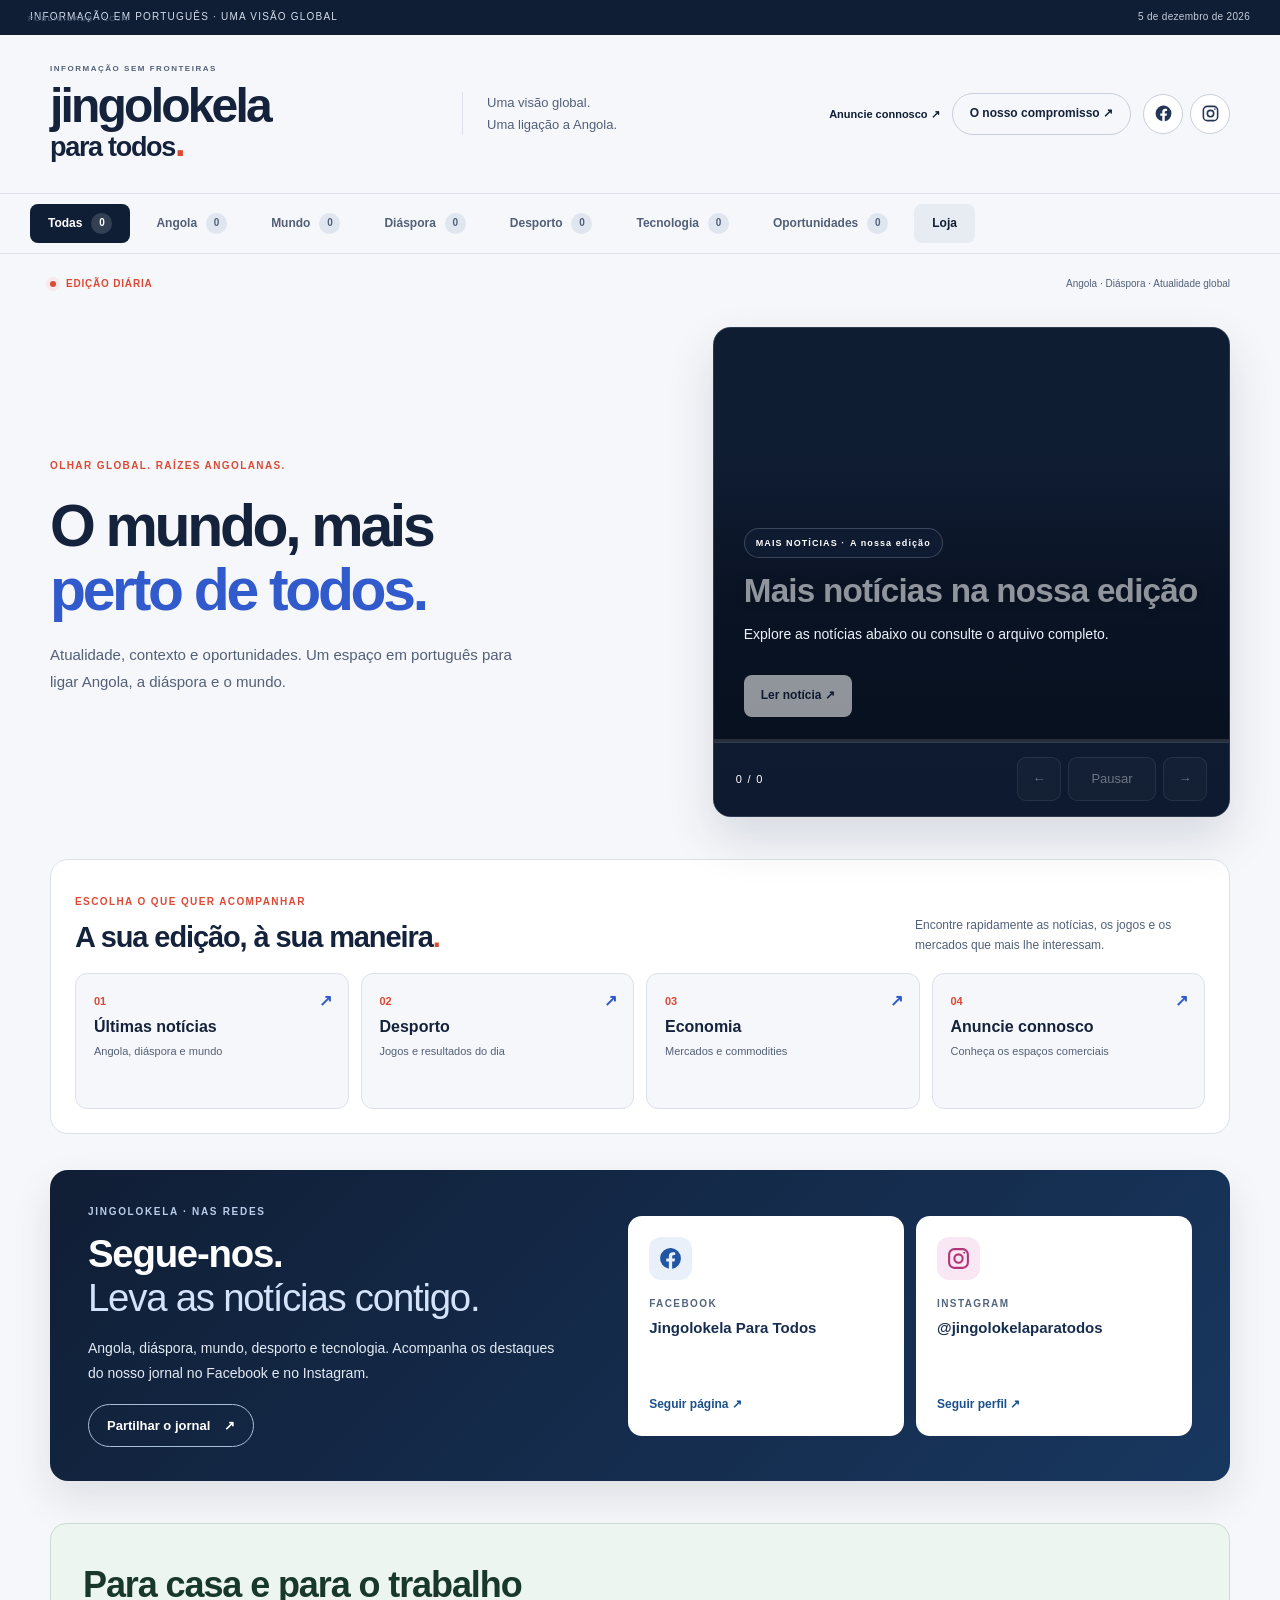
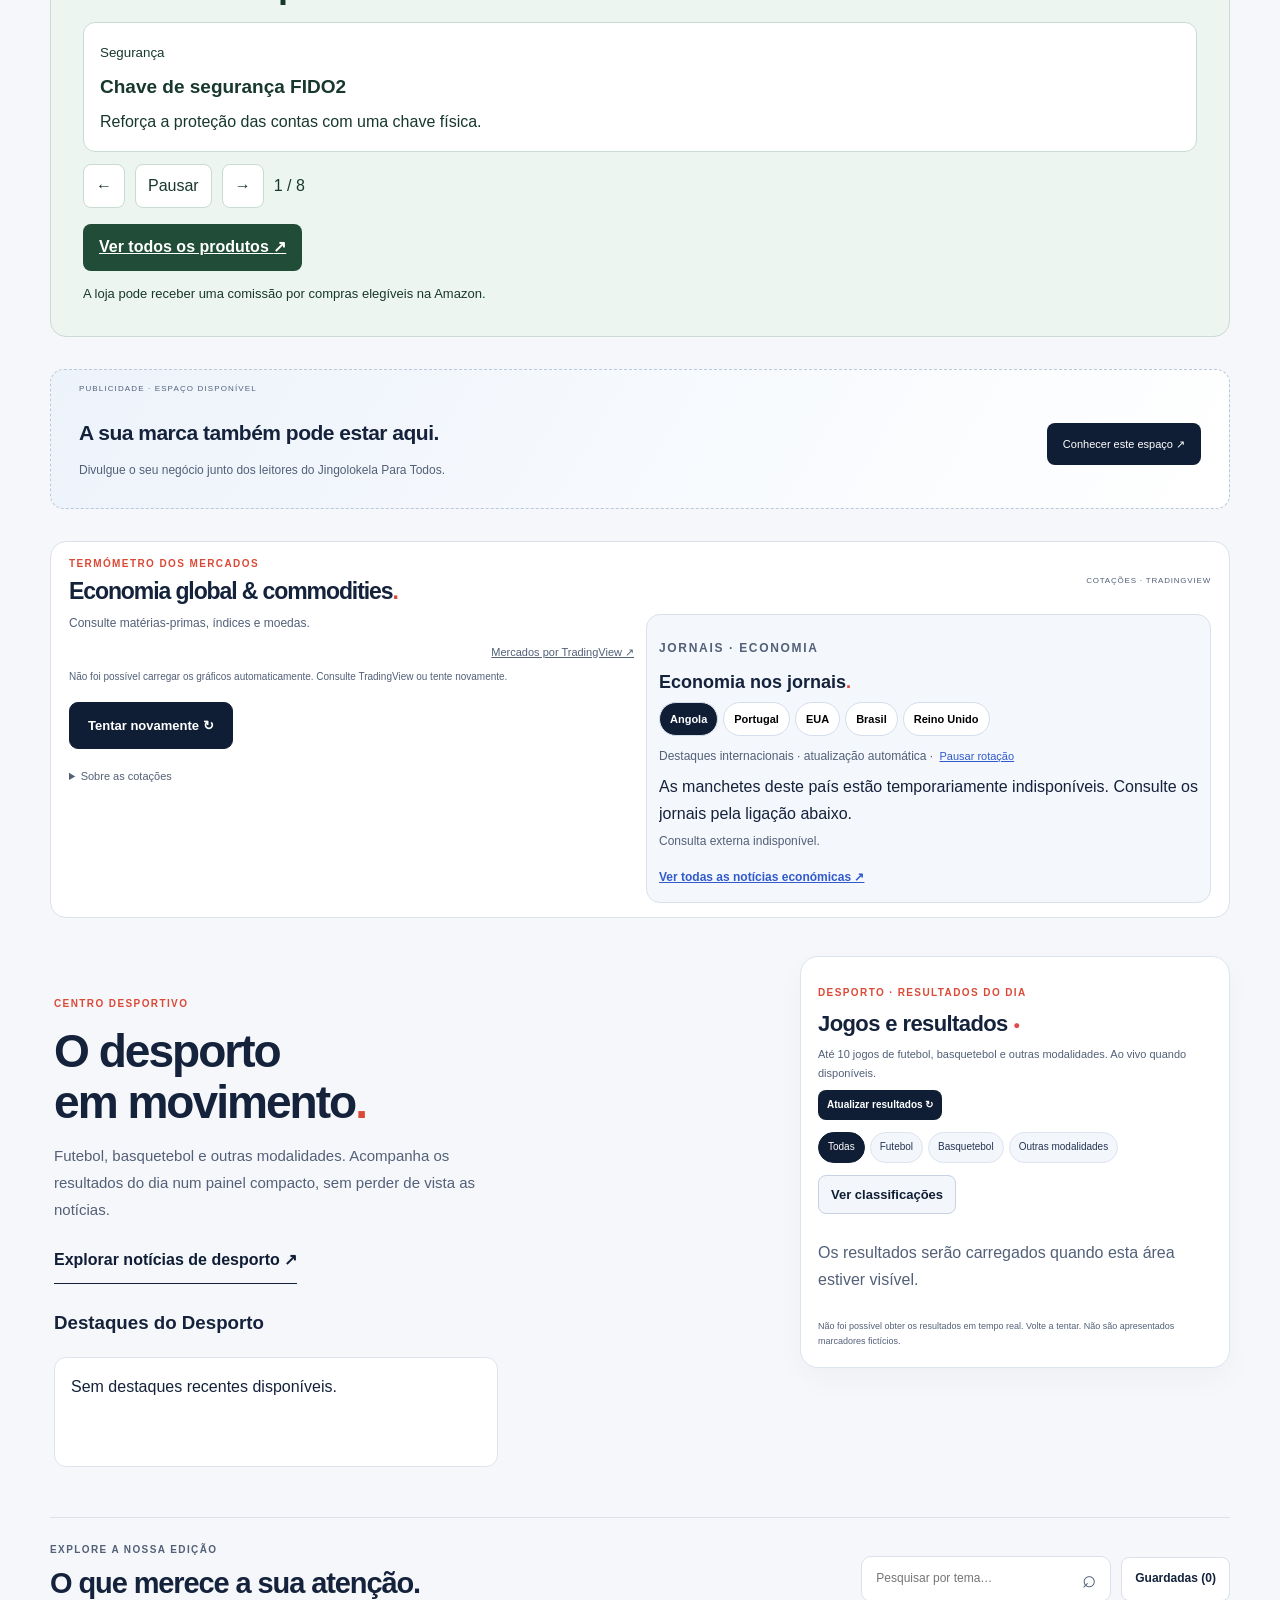
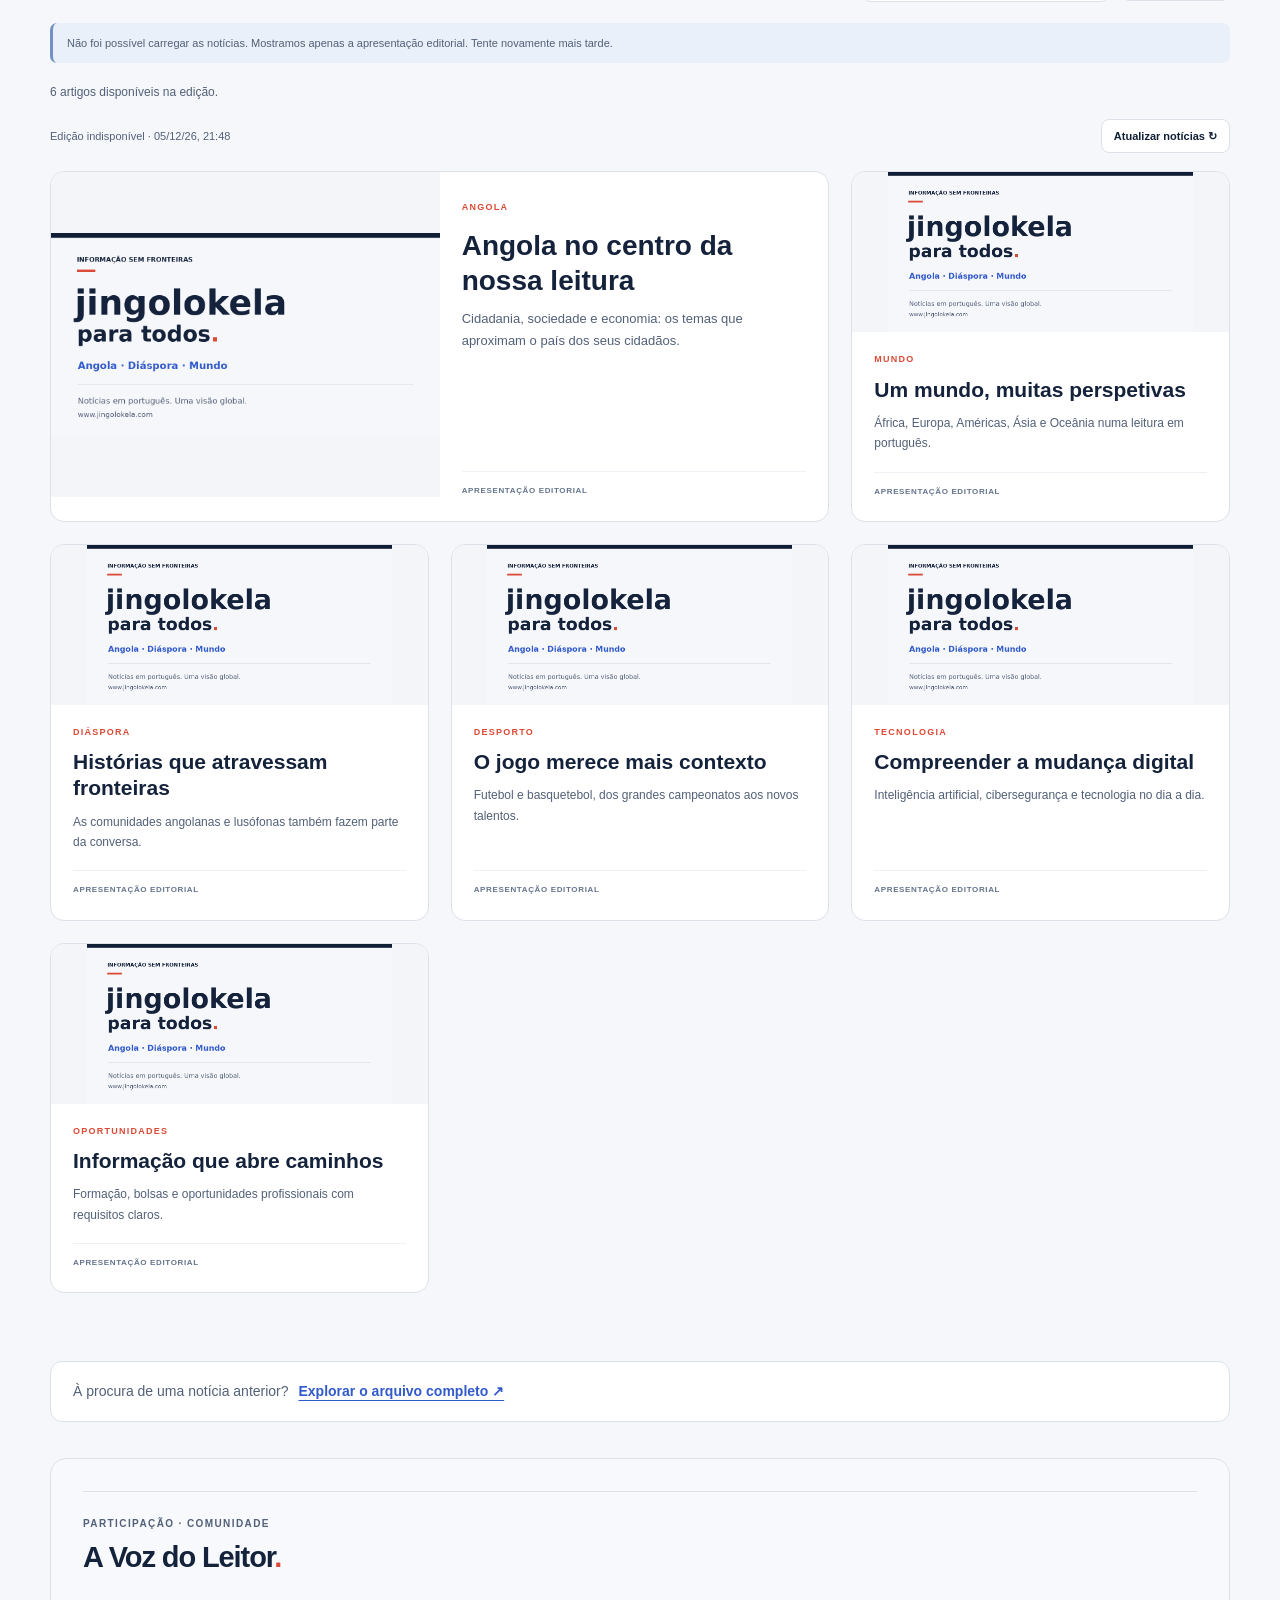
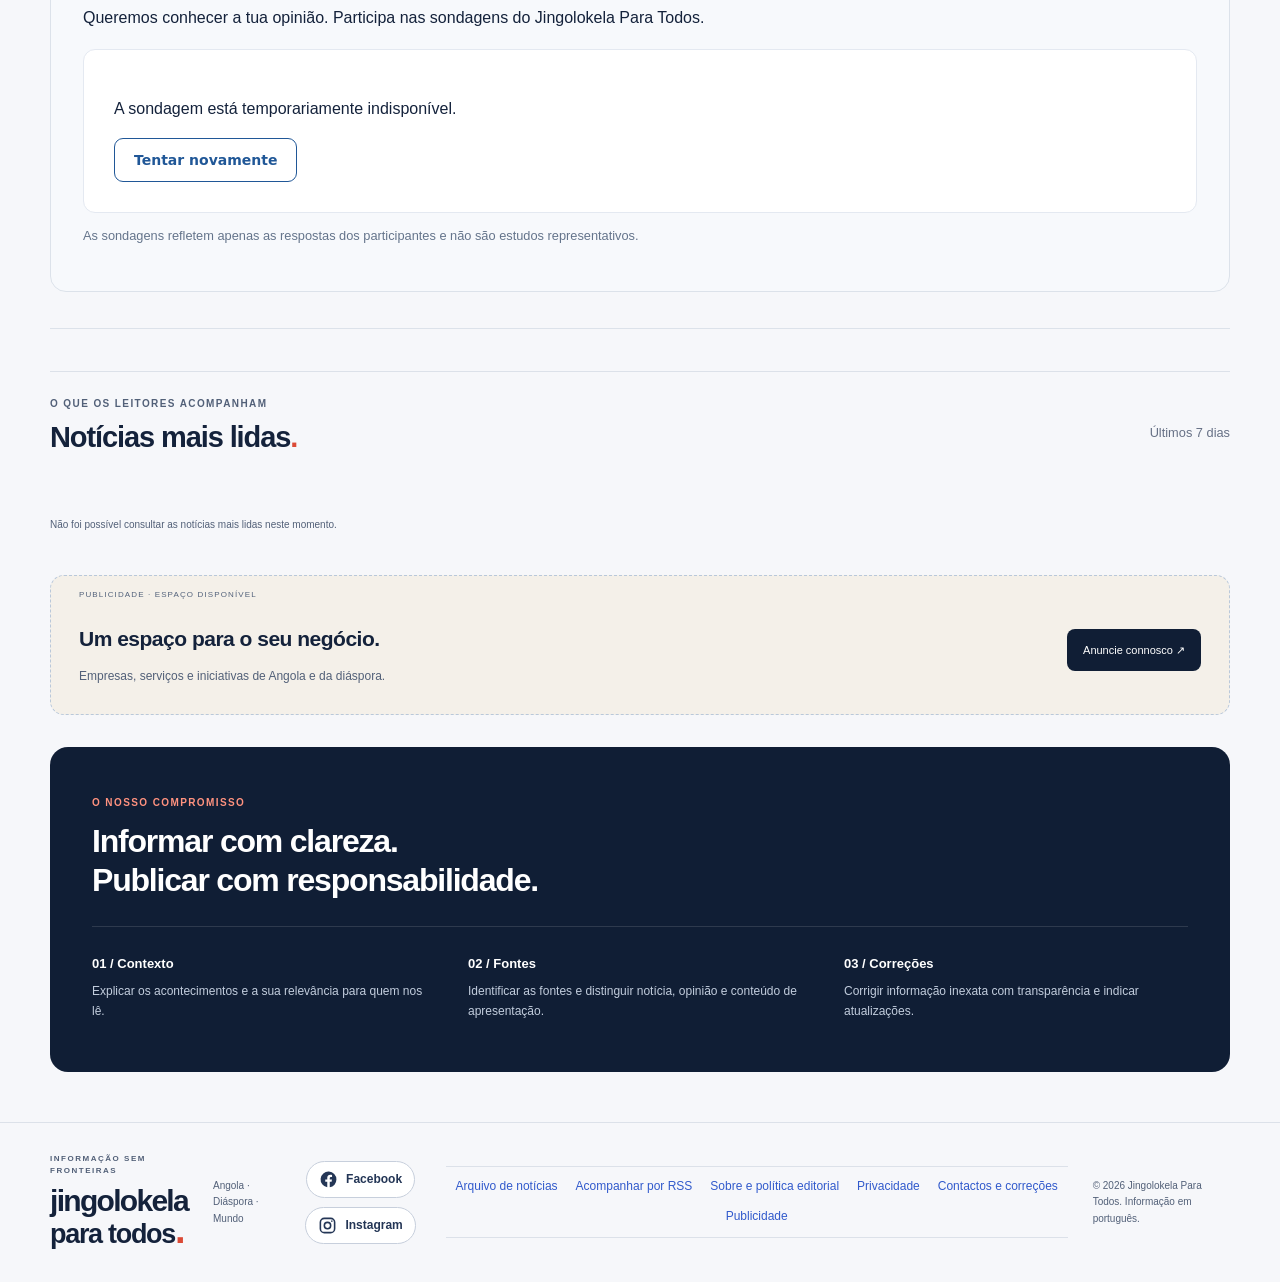
==== commit ec3f80c8: "Rotate all eight products in the homepage showcase" ====
--- a/index.html
+++ b/index.html
@@ -27,26 +27,65 @@
 .shop-showcase a:focus-visible{outline:3px solid #256749;outline-offset:3px}
 .shop-showcase-cta{display:inline-block;margin-top:16px;padding:10px 16px;border-radius:8px;background:#204c38;color:white;font-weight:700}
 .shop-showcase-note{margin:12px 0 0;font-size:13px}
-</style></head>
+</style><style>
+.shop-carousel-controls{display:flex;align-items:center;gap:10px;margin-top:12px}
+.shop-carousel-controls[hidden],.shop-showcase-card[hidden]{display:none}
+.shop-carousel-controls button{padding:8px 12px;border:1px solid #c9dbd2;border-radius:8px;background:white;color:#18382c;cursor:pointer}
+.shop-carousel-controls button:focus-visible{outline:3px solid #256749;outline-offset:2px}
+</style>
+<script>
+document.addEventListener("DOMContentLoaded", () => {
+  const showcase = document.querySelector(".shop-showcase");
+  const products = Array.from(showcase.querySelectorAll(".shop-showcase-card"));
+  const controls = showcase.querySelector(".shop-carousel-controls");
+  const toggle = controls.querySelector("[data-shop-toggle]");
+  const position = controls.querySelector("[data-shop-position]");
+  let current = 0;
+  let playing = !matchMedia("(prefers-reduced-motion: reduce)").matches;
+  let timer;
+  function show(index) {
+    current = (index + products.length) % products.length;
+    products.forEach((product, i) => { product.hidden = i !== current; });
+    position.textContent = (current + 1) + " / " + products.length;
+  }
+  function sync() {
+    clearInterval(timer);
+    toggle.textContent = playing ? "Pausar" : "Retomar";
+    if (playing && !showcase.matches(":hover") && !showcase.contains(document.activeElement) && !document.hidden) {
+      timer = setInterval(() => show(current + 1), 6500);
+    }
+  }
+  controls.querySelector("[data-shop-prev]").addEventListener("click", () => show(current - 1));
+  controls.querySelector("[data-shop-next]").addEventListener("click", () => show(current + 1));
+  toggle.addEventListener("click", () => { playing = !playing; sync(); });
+  showcase.addEventListener("mouseenter", sync);
+  showcase.addEventListener("mouseleave", sync);
+  showcase.addEventListener("focusin", sync);
+  showcase.addEventListener("focusout", () => setTimeout(sync, 0));
+  document.addEventListener("visibilitychange", sync);
+  show(0);
+  controls.hidden = false;
+  sync();
+});
+</script></head>
 <body><a class="skip" href="#conteudo">Saltar para o conteúdo</a><div class="utility"><span>INFORMAÇÃO EM PORTUGUÊS · UMA VISÃO GLOBAL</span><time id="date"></time></div><header class="masthead"><a href="./" class="brand" aria-label="Jingolokela Para Todos, início"><span class="brand-kicker">INFORMAÇÃO SEM FRONTEIRAS</span>jingolokela<span class="brand-bottom">para todos<i aria-hidden="true">.</i></span></a><p>Uma visão global.<br>Uma ligação a Angola.</p><a href="./anunciar.html" class="advertise-nav">Anuncie connosco ↗</a><a href="#sobre" class="about-link">O nosso compromisso ↗</a><div class="social-links header-social-links" aria-label="Redes sociais oficiais do Jingolokela Para Todos"><a class="social-link" href="https://www.facebook.com/profile.php?id=61596112431278" target="_blank" rel="noopener noreferrer" aria-label="Seguir Jingolokela Para Todos no Facebook" title="Jingolokela Para Todos no Facebook"><svg viewBox="0 0 24 24" fill="currentColor" aria-hidden="true"><path d="M22 12a10 10 0 1 0-11.56 9.88v-6.98H7.9V12h2.54V9.9c0-2.5 1.5-3.88 3.8-3.88 1.1 0 2.25.2 2.25.2v2.48h-1.27c-1.25 0-1.64.77-1.64 1.56V12h2.78l-.45 2.9h-2.33v6.98A10 10 0 0 0 22 12Z"/></svg></a><a class="social-link" href="https://www.instagram.com/jingolokelaparatodos/" target="_blank" rel="noopener noreferrer" aria-label="Seguir Jingolokela Para Todos no Instagram" title="@jingolokelaparatodos no Instagram"><svg viewBox="0 0 24 24" fill="none" stroke="currentColor" stroke-width="2" stroke-linecap="round" stroke-linejoin="round" aria-hidden="true"><rect x="3" y="3" width="18" height="18" rx="5"/><circle cx="12" cy="12" r="4"/><circle cx="17.5" cy="6.5" r="1" fill="currentColor" stroke="none"/></svg></a></div></header><nav aria-label="Secções"><div id="categories"><a class="portal-shop-link" href="https://protege-o-teu-negocio.foldedglass2.chatgpt.site">Loja</a></div></nav><main id="conteudo"><div class="edition"><span class="dot"></span><strong>EDIÇÃO DIÁRIA</strong><span>Angola · Diáspora · Atualidade global</span></div><section class="intro"><div><p class="eyebrow">OLHAR GLOBAL. RAÍZES ANGOLANAS.</p><h1>O mundo, mais<br><em>perto de todos.</em></h1><p class="lead">Atualidade, contexto e oportunidades. Um espaço em português para ligar Angola, a diáspora e o mundo.</p></div><section id="destaques" class="news-carousel" tabindex="0" aria-label="Destaques em rotação" aria-roledescription="carrossel"><div class="carousel-backdrop" id="slide-art" aria-hidden="true"></div><div class="carousel-content"><p class="eyebrow">MAIS NOTÍCIAS · <span id="slide-category">A nossa edição</span></p><h2><a id="slide-title" aria-disabled="true" tabindex="-1">A carregar os destaques…</a></h2><p id="slide-summary">Todas as perspetivas, num só lugar.</p><p id="slide-meta" class="slide-meta"></p><a id="slide-open" class="carousel-read" aria-disabled="true" tabindex="-1">Ler notícia ↗</a></div><div class="carousel-progress" aria-hidden="true"><span></span></div><div class="carousel-controls"><span id="slide-counter" role="status" aria-live="off">—</span><div><button id="slide-prev" aria-label="Notícia anterior">←</button><button id="slide-toggle" aria-label="Pausar carrossel">Pausar</button><button id="slide-next" aria-label="Notícia seguinte">→</button></div></div></section></section><section class="quick-access" aria-labelledby="quick-access-title"><div class="quick-access-head"><div><p class="eyebrow">ESCOLHA O QUE QUER ACOMPANHAR</p><h2 id="quick-access-title">A sua edição, à sua maneira<span class="heading-dot">.</span></h2></div><p>Encontre rapidamente as notícias, os jogos e os mercados que mais lhe interessam.</p></div><div class="quick-access-grid"><a href="#feed-title" class="quick-access-item"><span aria-hidden="true">01</span><strong>Últimas notícias</strong><small>Angola, diáspora e mundo</small><b aria-hidden="true">↗</b></a><a href="#sports-live" class="quick-access-item"><span aria-hidden="true">02</span><strong>Desporto</strong><small>Jogos e resultados do dia</small><b aria-hidden="true">↗</b></a><a href="#markets-title" class="quick-access-item"><span aria-hidden="true">03</span><strong>Economia</strong><small>Mercados e commodities</small><b aria-hidden="true">↗</b></a><a href="./anunciar.html" class="quick-access-item"><span aria-hidden="true">04</span><strong>Anuncie connosco</strong><small>Conheça os espaços comerciais</small><b aria-hidden="true">↗</b></a></div></section><section id="seguir" class="follow-hub" aria-labelledby="follow-title"><div class="follow-hub-copy"><p class="eyebrow">JINGOLOKELA · NAS REDES</p><h2 id="follow-title">Segue-nos.<br><em>Leva as notícias contigo.</em></h2><p>Angola, diáspora, mundo, desporto e tecnologia. Acompanha os destaques do nosso jornal no Facebook e no Instagram.</p><div class="follow-hub-actions"><button id="follow-share-link" class="follow-share-action" type="button">Partilhar o jornal <span aria-hidden="true">↗</span></button><span id="follow-share-status" class="follow-share-status" role="status" aria-live="polite"></span></div></div><div class="follow-hub-grid" aria-label="Contas oficiais do jornal"><a class="follow-card follow-card-facebook" href="https://www.facebook.com/profile.php?id=61596112431278" target="_blank" rel="noopener noreferrer" aria-label="Seguir o Jingolokela Para Todos no Facebook"><span class="follow-icon" aria-hidden="true"><svg viewBox="0 0 24 24" width="25" height="25" fill="currentColor" aria-hidden="true"><path d="M22 12a10 10 0 1 0-11.56 9.88v-6.98H7.9V12h2.54V9.9c0-2.5 1.5-3.88 3.8-3.88 1.1 0 2.25.2 2.25.2v2.48h-1.27c-1.25 0-1.64.77-1.64 1.56V12h2.78l-.45 2.9h-2.33v6.98A10 10 0 0 0 22 12Z"/></svg></span><span class="follow-network">FACEBOOK</span><strong>Jingolokela Para Todos</strong><span class="follow-card-action">Seguir página <span aria-hidden="true">↗</span></span></a><a class="follow-card follow-card-instagram" href="https://www.instagram.com/jingolokelaparatodos/" target="_blank" rel="noopener noreferrer" aria-label="Seguir @jingolokelaparatodos no Instagram"><span class="follow-icon" aria-hidden="true"><svg viewBox="0 0 24 24" width="25" height="25" fill="none" stroke="currentColor" stroke-width="2" stroke-linecap="round" stroke-linejoin="round" aria-hidden="true"><rect x="3" y="3" width="18" height="18" rx="5"/><circle cx="12" cy="12" r="4"/><circle cx="17.5" cy="6.5" r="1" fill="currentColor" stroke="none"/></svg></span><span class="follow-network">INSTAGRAM</span><strong>@jingolokelaparatodos</strong><span class="follow-card-action">Seguir perfil <span aria-hidden="true">↗</span></span></a></div></section><aside class="shop-showcase" aria-labelledby="shop-showcase-title">
   <span class="ad-tag">PUBLICIDADE · LOJA</span>
   <h2 id="shop-showcase-title">Para casa e para o trabalho</h2>
-  <div class="shop-showcase-grid">
-    <a class="shop-showcase-card" href="https://protege-o-teu-negocio.foldedglass2.chatgpt.site/#casa-dia-a-dia">
-      <small>Casa</small>
-      <h3>Aspirador sem fios VACTechPro V15</h3>
-      <p>Para limpezas rápidas em casa ou no escritório.</p>
-    </a>
-    <a class="shop-showcase-card" href="https://protege-o-teu-negocio.foldedglass2.chatgpt.site/#equipamentos">
-      <small>Segurança</small>
-      <h3>Câmara Wi‑Fi Tapo C210</h3>
-      <p>Para acompanhar à distância uma divisão de casa ou do negócio.</p>
-    </a>
-    <a class="shop-showcase-card" href="https://protege-o-teu-negocio.foldedglass2.chatgpt.site/#equipamentos">
-      <small>Tecnologia</small>
-      <h3>Bateria externa INIU</h3>
-      <p>Para carregar o telemóvel quando estás fora de casa.</p>
-    </a>
+  <div class="shop-showcase-grid" id="shop-products">
+    <a class="shop-showcase-card" href="https://protege-o-teu-negocio.foldedglass2.chatgpt.site/#equipamentos"><small>Segurança</small><h3>Chave de segurança FIDO2</h3><p>Reforça a proteção das contas com uma chave física.</p></a>
+    <a class="shop-showcase-card" href="https://protege-o-teu-negocio.foldedglass2.chatgpt.site/#equipamentos"><small>Tecnologia</small><h3>SSD externo Samsung T7 de 1 TB</h3><p>Guarda cópias de segurança dos teus ficheiros.</p></a>
+    <a class="shop-showcase-card" href="https://protege-o-teu-negocio.foldedglass2.chatgpt.site/#equipamentos"><small>Tecnologia</small><h3>Router TP-Link Archer AX23</h3><p>Cria uma rede Wi-Fi separada para convidados.</p></a>
+    <a class="shop-showcase-card" href="https://protege-o-teu-negocio.foldedglass2.chatgpt.site/#equipamentos"><small>Segurança</small><h3>Câmara Wi-Fi Tapo C210</h3><p>Acompanha à distância uma divisão de casa ou do negócio.</p></a>
+    <a class="shop-showcase-card" href="https://protege-o-teu-negocio.foldedglass2.chatgpt.site/#equipamentos"><small>Tecnologia</small><h3>Bateria externa INIU</h3><p>Carrega o telemóvel quando estás fora de casa.</p></a>
+    <a class="shop-showcase-card" href="https://protege-o-teu-negocio.foldedglass2.chatgpt.site/#equipamentos"><small>Tecnologia</small><h3>Base USB-C ICY BOX</h3><p>Liga monitores e acessórios ao portátil.</p></a>
+    <a class="shop-showcase-card" href="https://protege-o-teu-negocio.foldedglass2.chatgpt.site/#casa-dia-a-dia"><small>Casa</small><h3>Pilhas AA Amazon Basics</h3><p>Um conjunto de 20 pilhas para aparelhos do dia a dia.</p></a>
+    <a class="shop-showcase-card" href="https://protege-o-teu-negocio.foldedglass2.chatgpt.site/#casa-dia-a-dia"><small>Casa</small><h3>Aspirador sem fios VACTechPro V15</h3><p>Para limpezas rápidas em casa ou no escritório.</p></a>
+  </div>
+  <div class="shop-carousel-controls" hidden>
+    <button type="button" data-shop-prev aria-label="Produto anterior">←</button>
+    <button type="button" data-shop-toggle>Pausar</button>
+    <button type="button" data-shop-next aria-label="Produto seguinte">→</button>
+    <span data-shop-position></span>
   </div>
   <a class="shop-showcase-cta" href="https://protege-o-teu-negocio.foldedglass2.chatgpt.site/">Ver todos os produtos <span aria-hidden="true">↗</span></a>
   <p class="shop-showcase-note">A loja pode receber uma comissão por compras elegíveis na Amazon.</p>
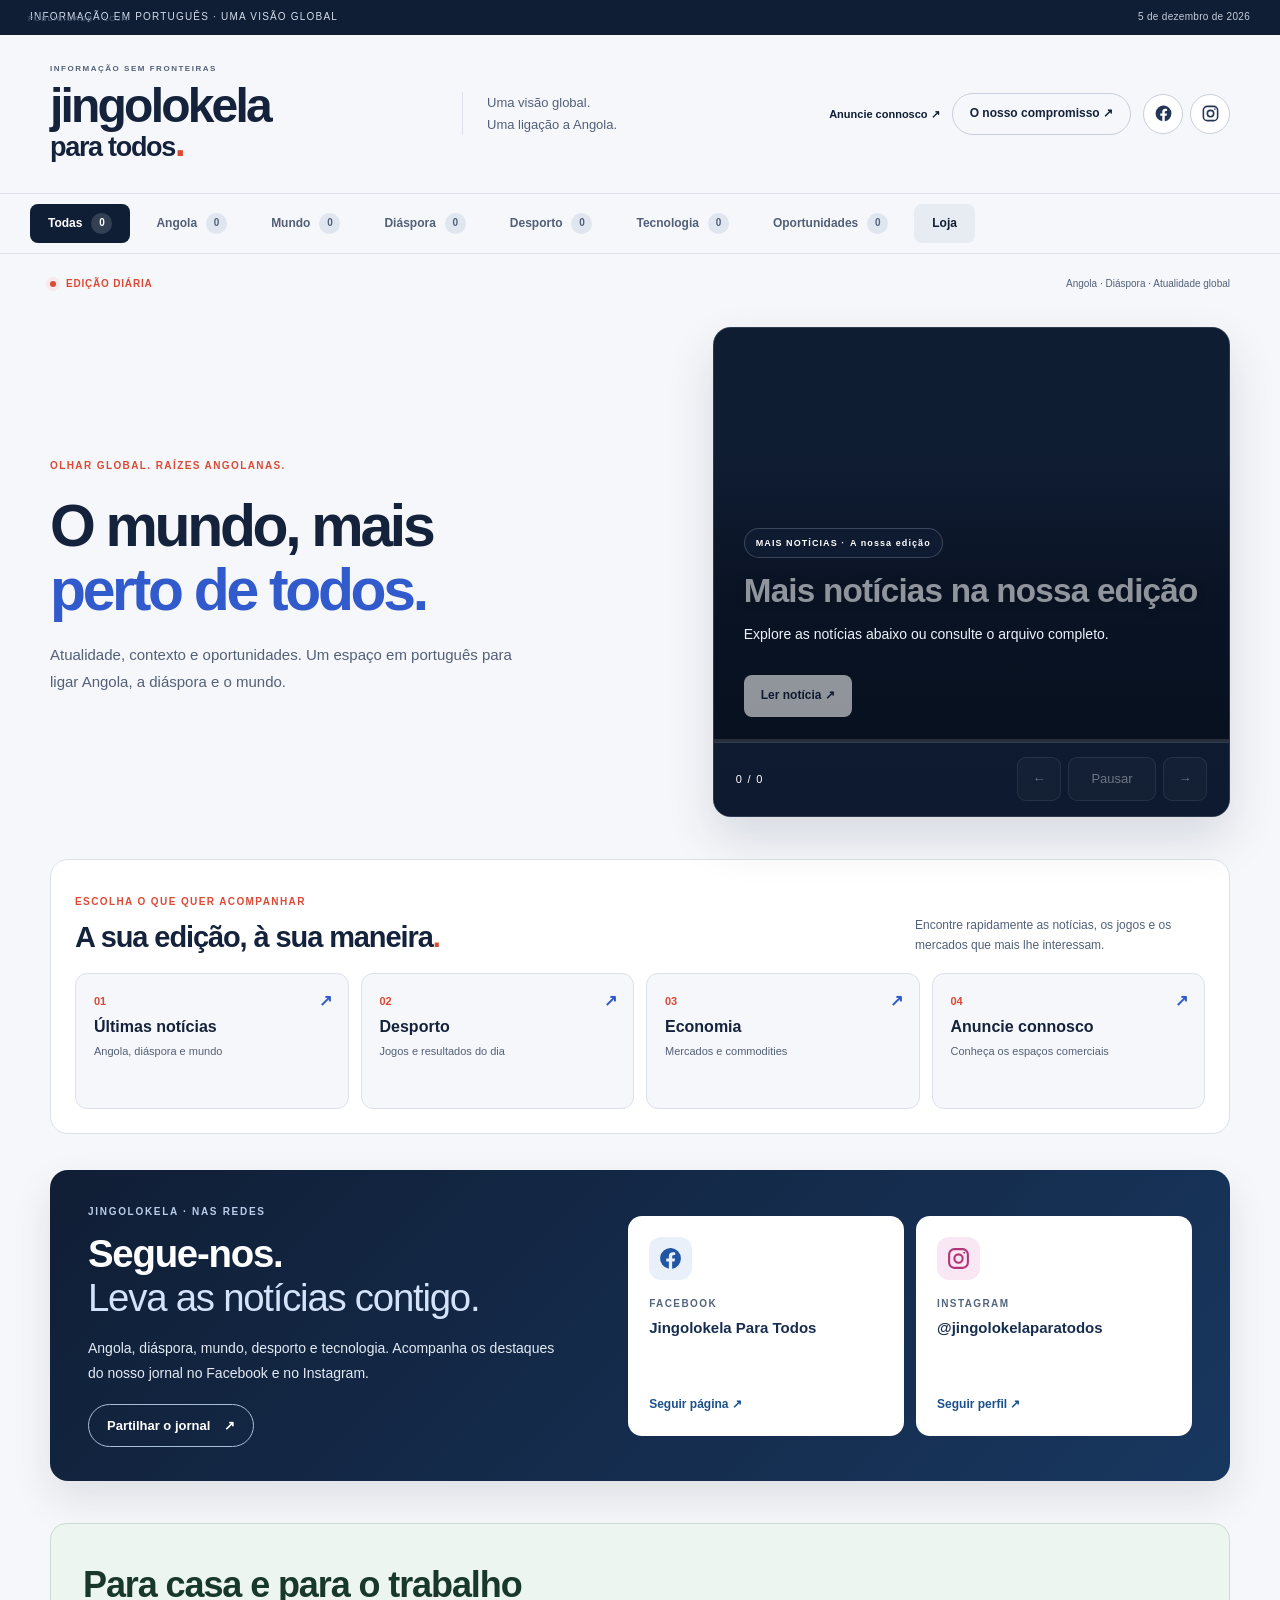
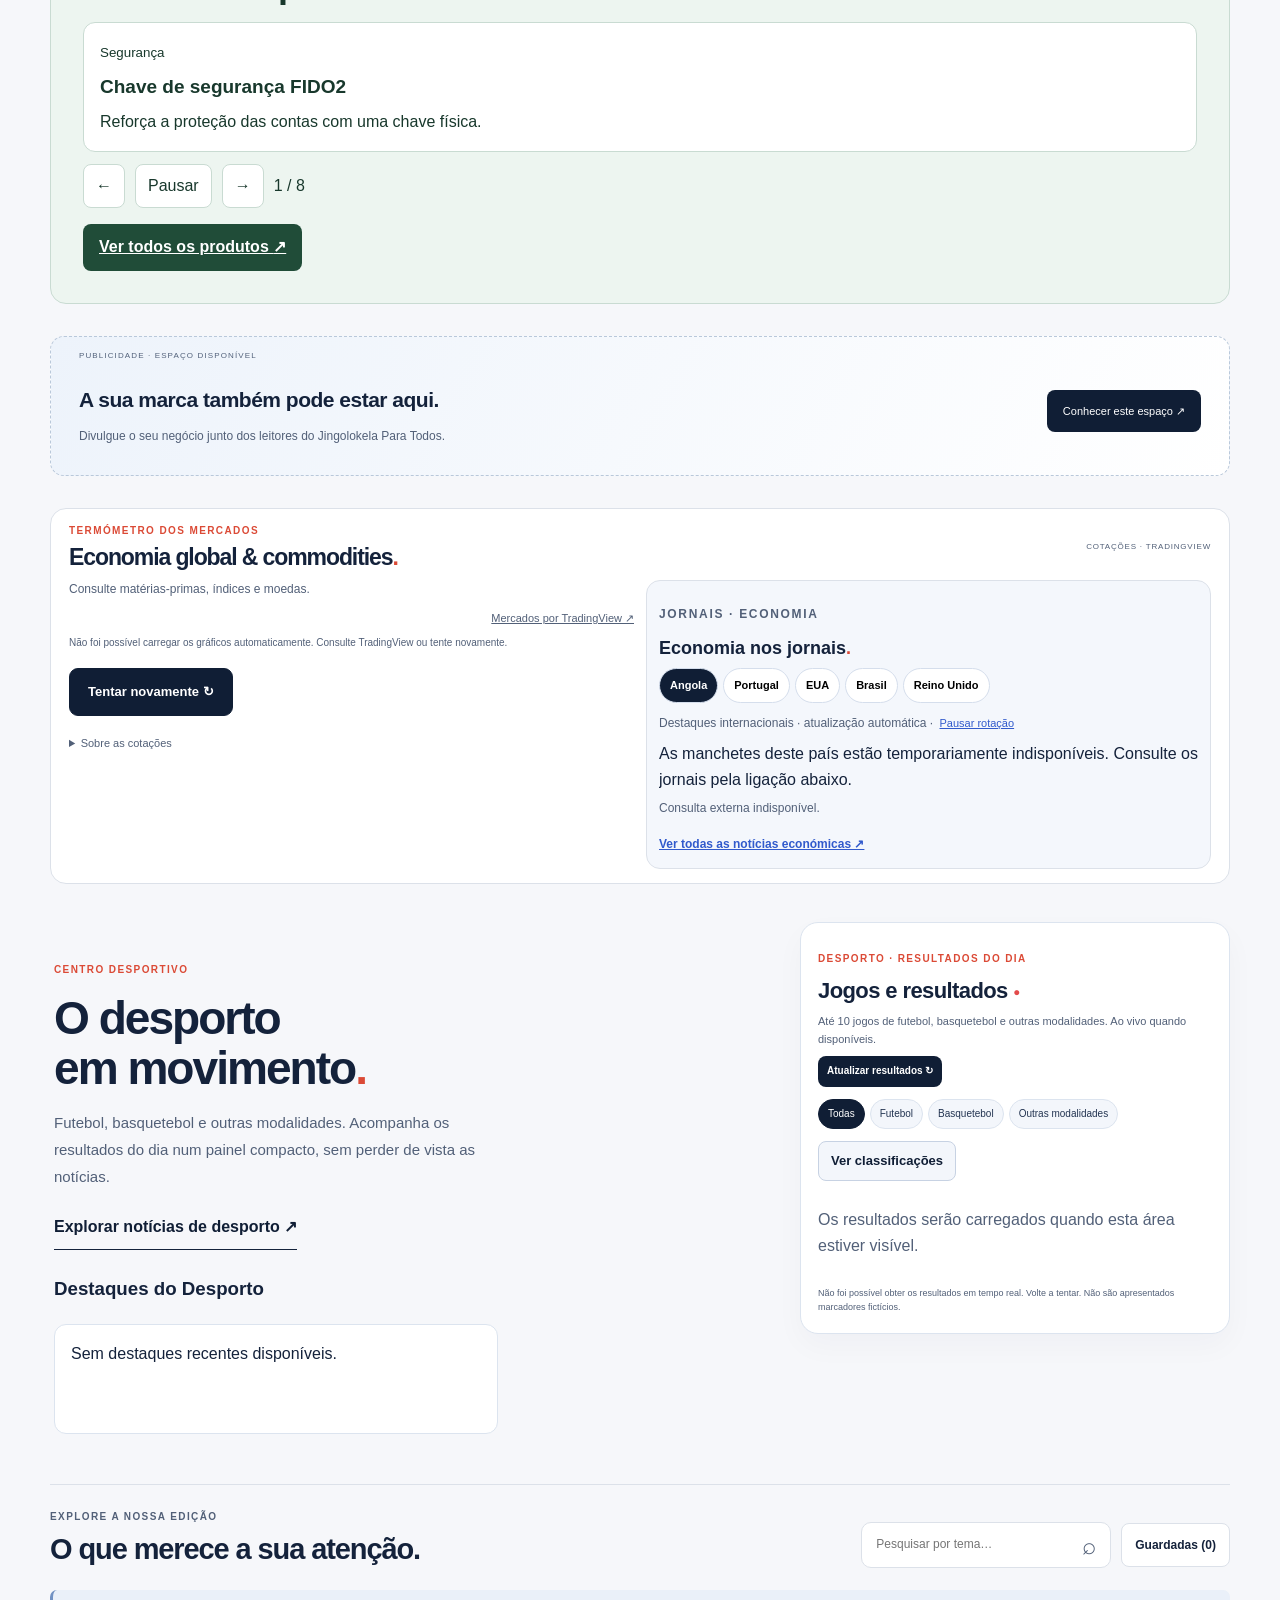
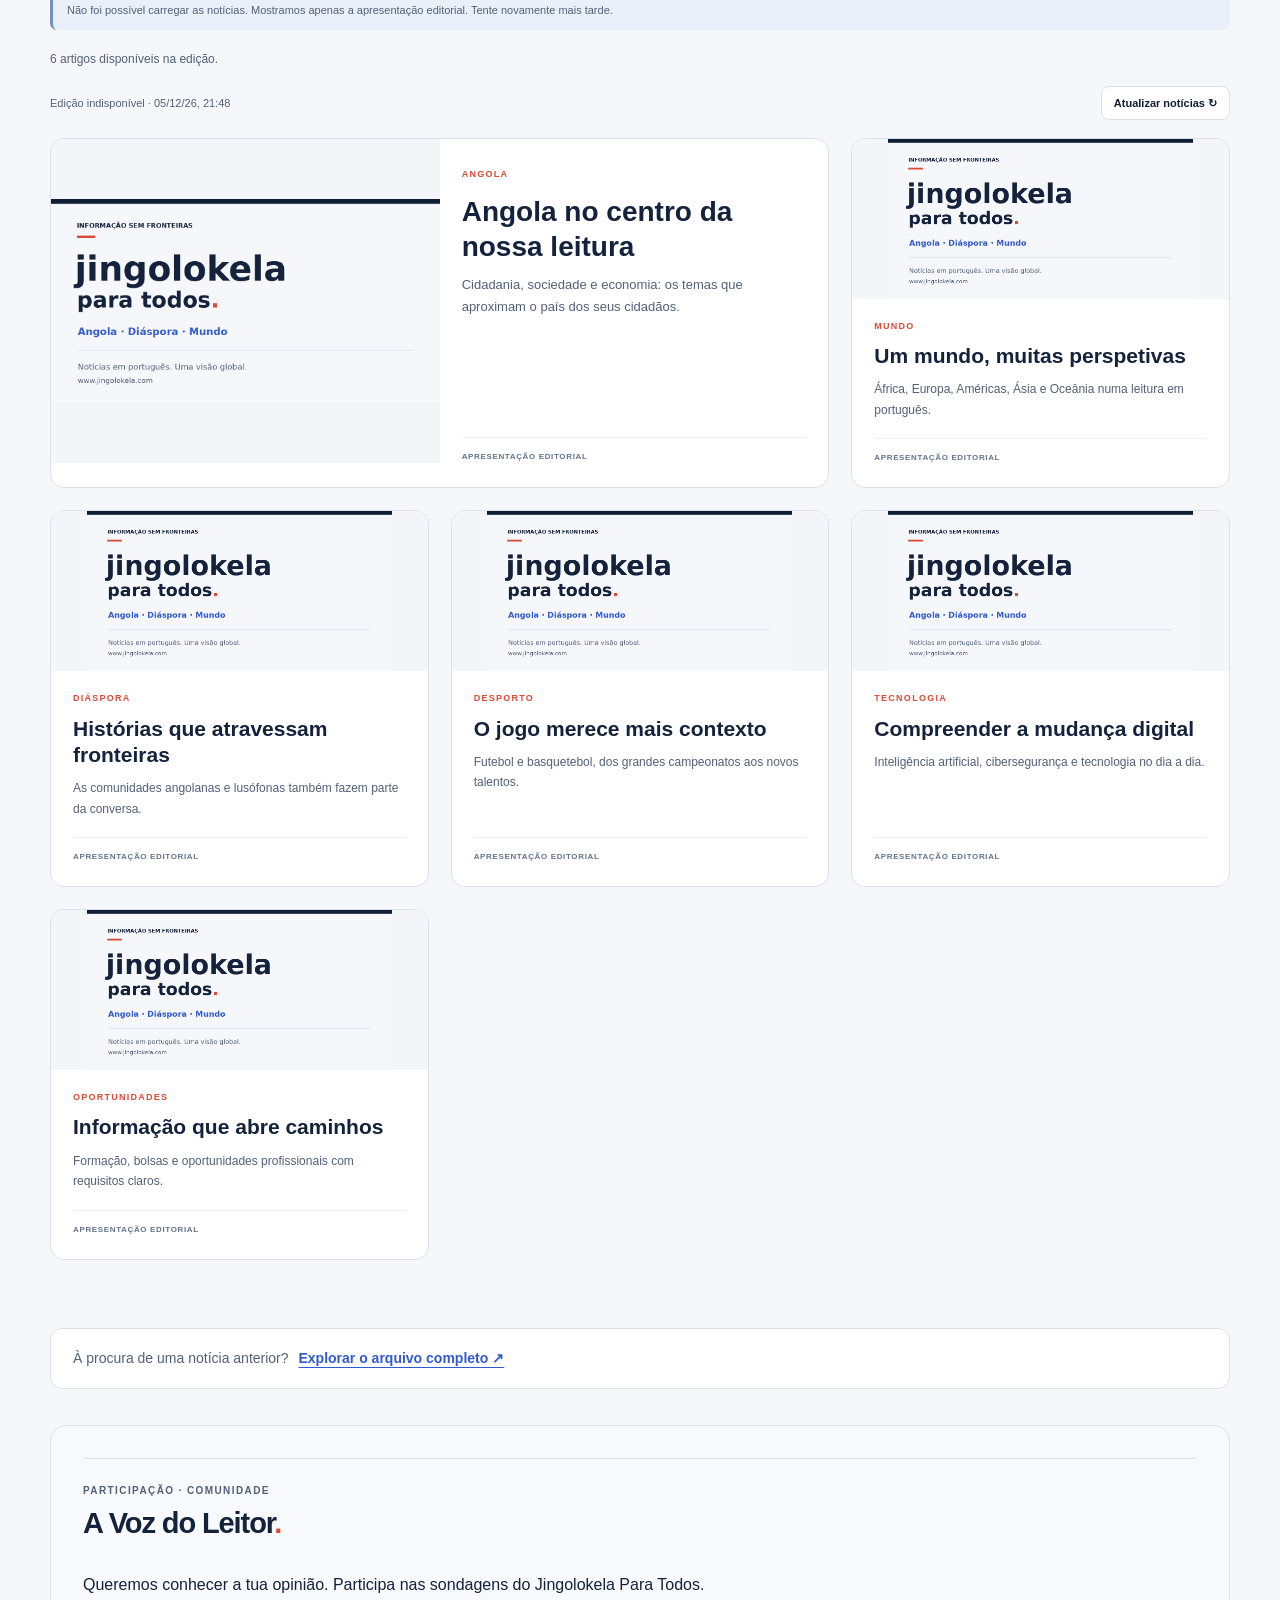
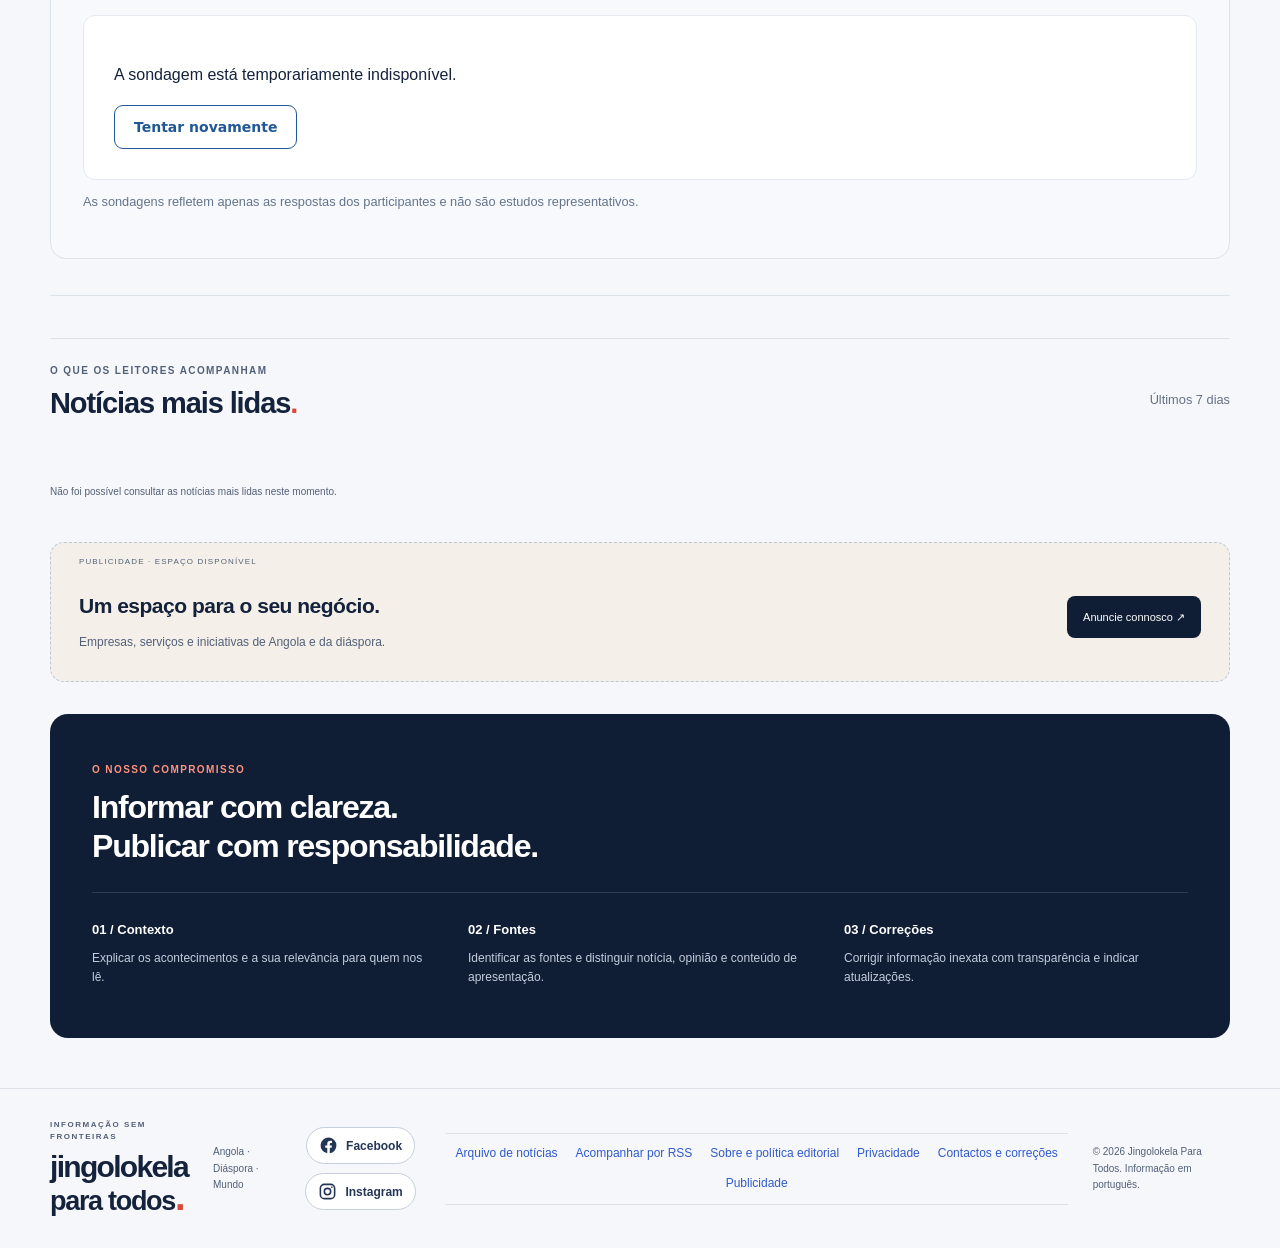
==== commit 75bf5d15: "Remove commission sentence from portal showcase" ====
--- a/index.html
+++ b/index.html
@@ -26,7 +26,6 @@
 .shop-showcase-card:hover h3{text-decoration:underline}
 .shop-showcase a:focus-visible{outline:3px solid #256749;outline-offset:3px}
 .shop-showcase-cta{display:inline-block;margin-top:16px;padding:10px 16px;border-radius:8px;background:#204c38;color:white;font-weight:700}
-.shop-showcase-note{margin:12px 0 0;font-size:13px}
 </style><style>
 .shop-carousel-controls{display:flex;align-items:center;gap:10px;margin-top:12px}
 .shop-carousel-controls[hidden],.shop-showcase-card[hidden]{display:none}
@@ -88,7 +87,6 @@
     <span data-shop-position></span>
   </div>
   <a class="shop-showcase-cta" href="https://protege-o-teu-negocio.foldedglass2.chatgpt.site/">Ver todos os produtos <span aria-hidden="true">↗</span></a>
-  <p class="shop-showcase-note">A loja pode receber uma comissão por compras elegíveis na Amazon.</p>
 </aside>
 <aside class="ad-slot" data-ad-placement="hero" aria-label="Espaço publicitário disponível"><span class="ad-tag">PUBLICIDADE · ESPAÇO DISPONÍVEL</span><div><p>A sua marca também pode estar aqui.</p><span>Divulgue o seu negócio junto dos leitores do Jingolokela Para Todos.</span></div><a href="./anunciar.html?formato=Faixa+de+destaque">Conhecer este espaço ↗</a></aside><section id="economia" class="markets" aria-labelledby="markets-title"><div class="market-heading"><div><p class="eyebrow">TERMÓMETRO DOS MERCADOS</p><h2 id="markets-title">Economia global &amp; commodities<span class="heading-dot">.</span></h2></div><span class="market-provider">COTAÇÕES · TRADINGVIEW</span></div><div class="economy-split"><div class="economy-original"><p class="market-intro">Consulte matérias-primas, índices e moedas.</p><div class="tradingview-widget-container" id="market-widget"><div class="tradingview-widget-container__widget"></div><div class="tradingview-widget-copyright"><a href="https://www.tradingview.com/markets/" rel="noopener nofollow" target="_blank">Mercados por TradingView ↗</a></div></div><p id="market-status" class="market-note">A carregar automaticamente as cotações dos mercados através da TradingView.</p><button id="load-market-widget" class="market-load-button" type="button" aria-controls="market-widget">Carregar gráficos de mercados ↗</button><details class="market-details"><summary>Sobre as cotações</summary><p class="market-note">Atualização automática pelo fornecedor. Alguns instrumentos têm dados com atraso; consulte a indicação de cada símbolo. Os índices acompanham mercados financeiros e não medem toda a economia mundial. Alguns símbolos representam CFDs, não preços à vista ou contratos de bolsa.</p></details></div><aside class="economy-press" aria-labelledby="economy-press-title"><p class="eyebrow">JORNAIS · ECONOMIA</p><h3 id="economy-press-title">Economia nos jornais<span class="heading-dot">.</span></h3><div class="economy-tabs" role="group" aria-label="Países com jornais económicos"><button type="button" data-economy="AO" aria-pressed="true">Angola</button><button type="button" data-economy="PT" aria-pressed="false">Portugal</button><button type="button" data-economy="US" aria-pressed="false">EUA</button><button type="button" data-economy="BR" aria-pressed="false">Brasil</button><button type="button" data-economy="GB" aria-pressed="false">Reino Unido</button></div><p class="economy-auto-note">Destaques internacionais · atualização automática · <button id="economy-pause" type="button" aria-pressed="false">Pausar rotação</button></p><div id="economy-news" tabindex="0" role="region" aria-label="Manchetes económicas" aria-live="polite"><p>A consultar fontes económicas…</p></div><p id="economy-status" class="market-note">Fontes externas sujeitas a disponibilidade.</p><a id="economy-more" href="https://news.google.com/search?q=economia%20Angola" rel="noopener noreferrer" target="_blank">Ver todas as notícias económicas ↗</a></aside></div></section><div class="sports-showcase"><div class="sports-showcase-copy"><p class="eyebrow">CENTRO DESPORTIVO</p><h2>O desporto<br>em movimento<span class="heading-dot">.</span></h2><p>Futebol, basquetebol e outras modalidades. Acompanha os resultados do dia num painel compacto, sem perder de vista as notícias.</p><button id="sports-explore" type="button">Explorar notícias de desporto ↗</button></div><section class="sports-live" id="sports-live" aria-labelledby="sports-live-title">
 <div class="sports-live-heading"><div><p class="eyebrow">DESPORTO · RESULTADOS DO DIA</p><h2 id="sports-live-title">Jogos e resultados <span class="sports-live-dot">●</span></h2><p>Até 10 jogos de futebol, basquetebol e outras modalidades. Ao vivo quando disponíveis.</p></div><button id="sports-refresh" type="button">Atualizar resultados ↻</button></div>
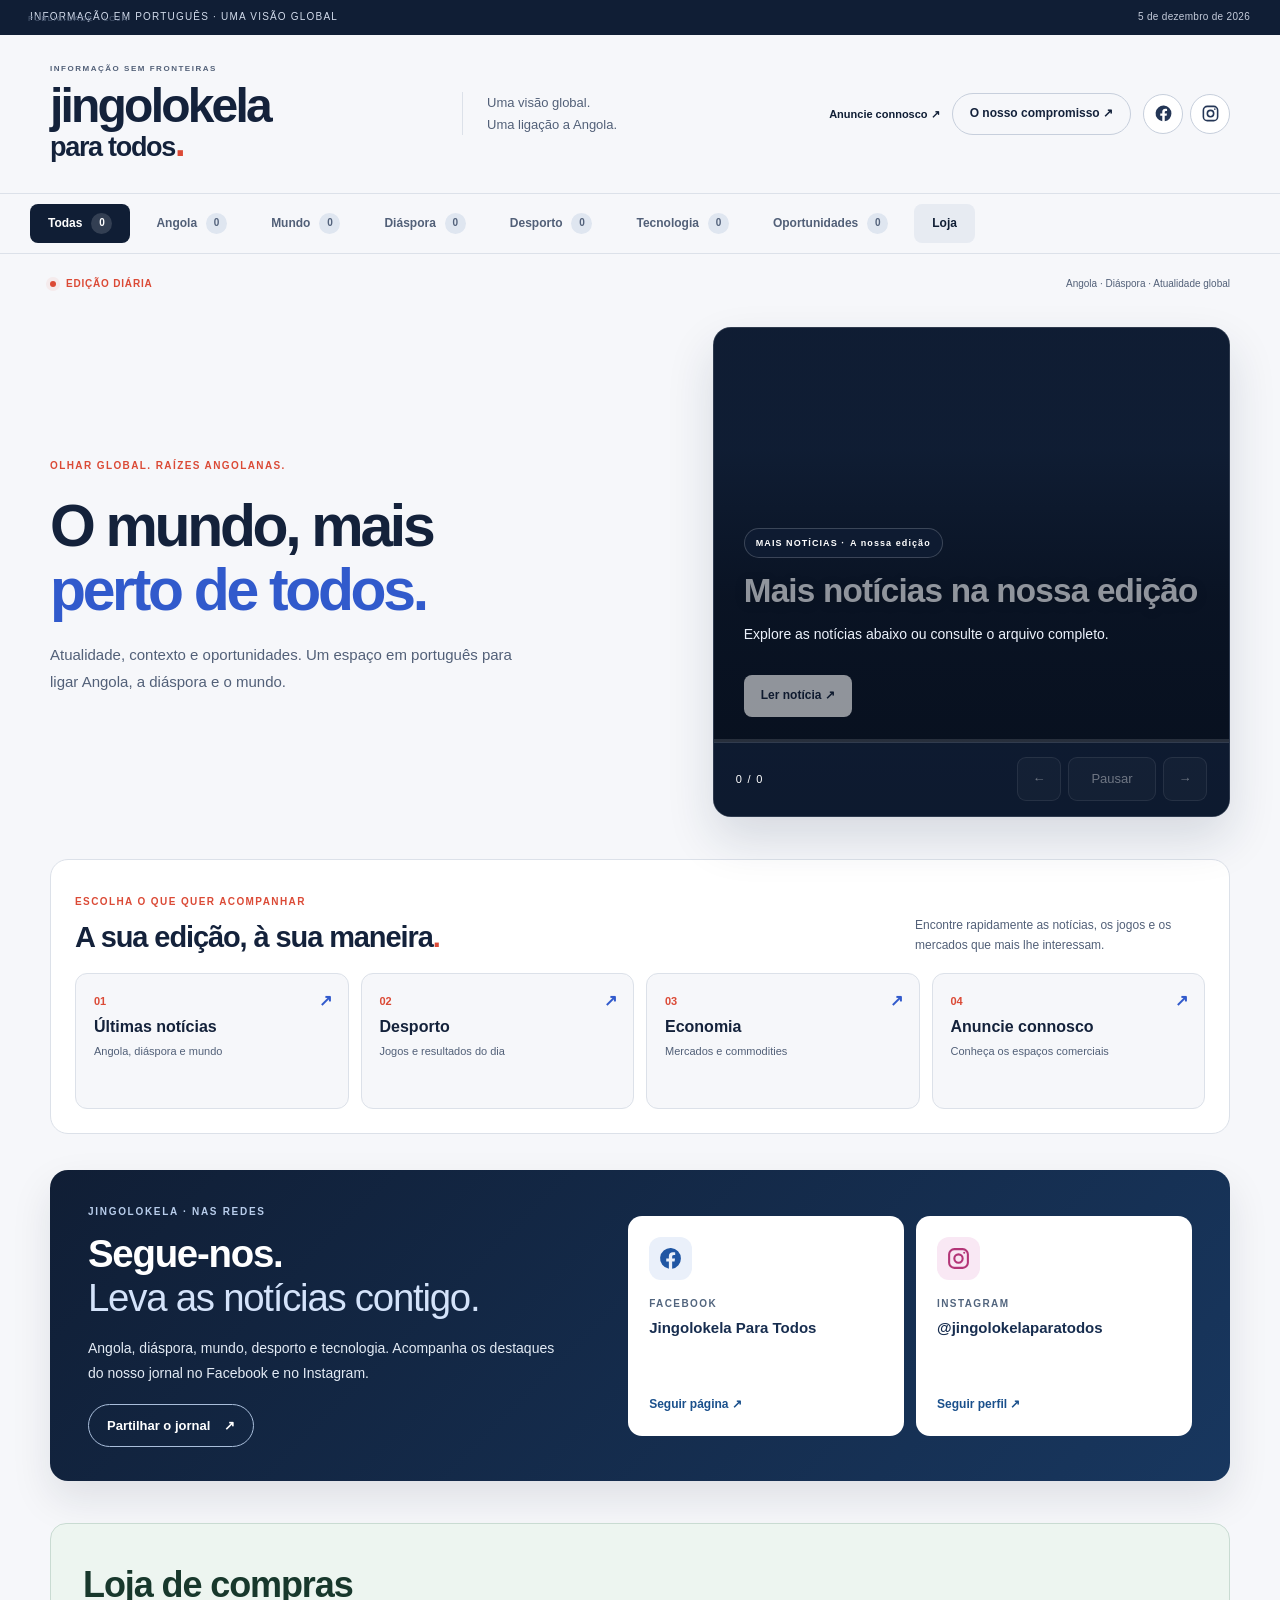
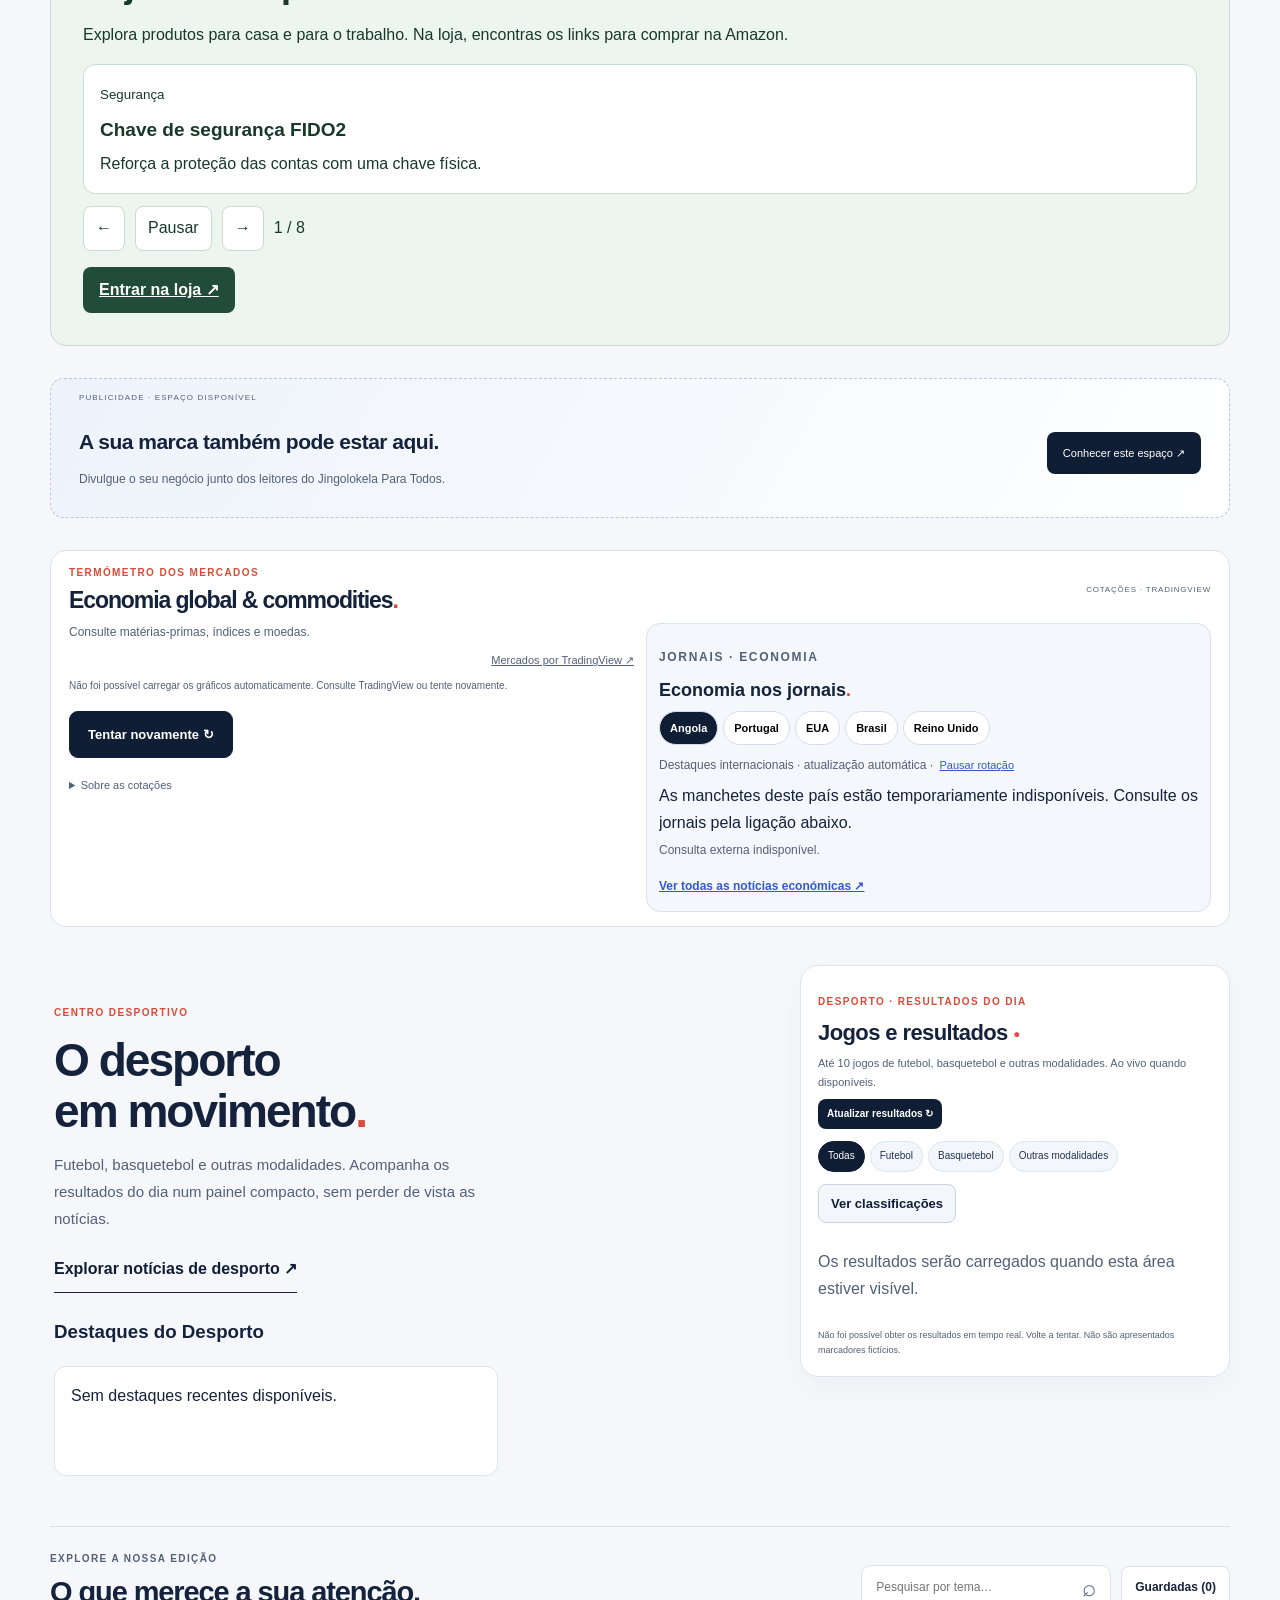
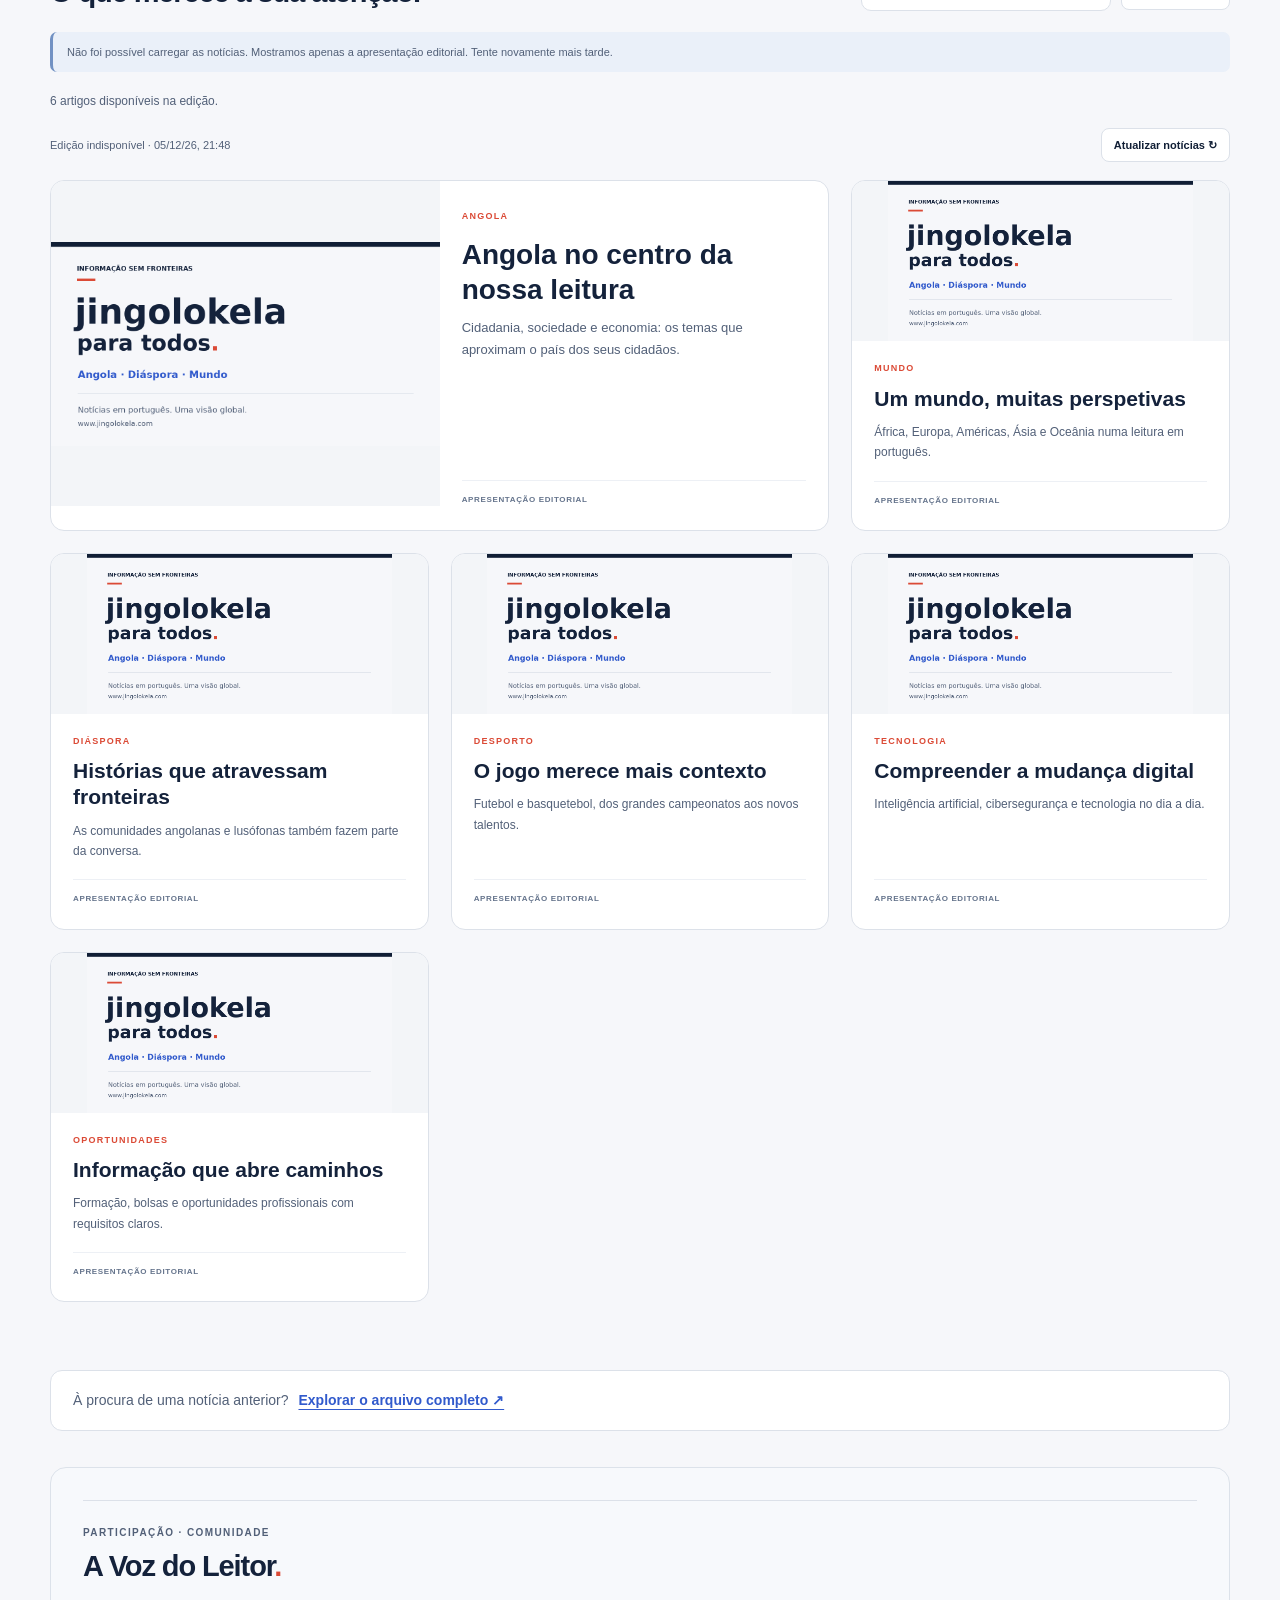
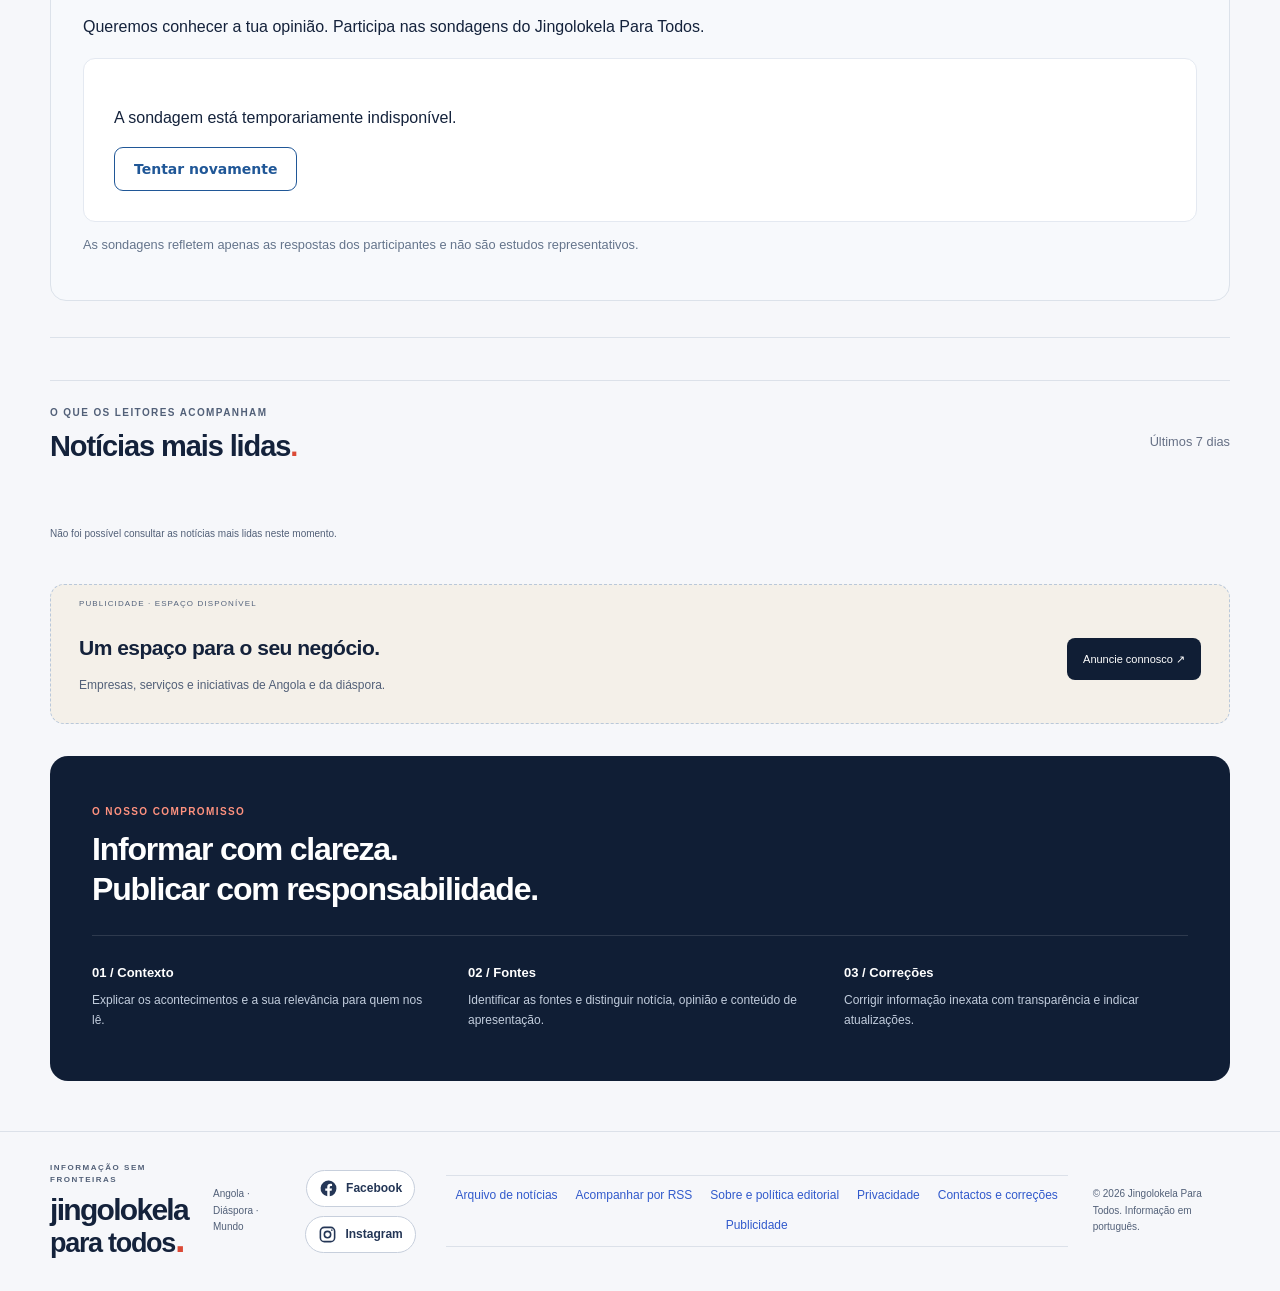
==== commit c22b92db: "Make the shopping showcase and store entry explicit" ====
--- a/index.html
+++ b/index.html
@@ -69,7 +69,8 @@
 </script></head>
 <body><a class="skip" href="#conteudo">Saltar para o conteúdo</a><div class="utility"><span>INFORMAÇÃO EM PORTUGUÊS · UMA VISÃO GLOBAL</span><time id="date"></time></div><header class="masthead"><a href="./" class="brand" aria-label="Jingolokela Para Todos, início"><span class="brand-kicker">INFORMAÇÃO SEM FRONTEIRAS</span>jingolokela<span class="brand-bottom">para todos<i aria-hidden="true">.</i></span></a><p>Uma visão global.<br>Uma ligação a Angola.</p><a href="./anunciar.html" class="advertise-nav">Anuncie connosco ↗</a><a href="#sobre" class="about-link">O nosso compromisso ↗</a><div class="social-links header-social-links" aria-label="Redes sociais oficiais do Jingolokela Para Todos"><a class="social-link" href="https://www.facebook.com/profile.php?id=61596112431278" target="_blank" rel="noopener noreferrer" aria-label="Seguir Jingolokela Para Todos no Facebook" title="Jingolokela Para Todos no Facebook"><svg viewBox="0 0 24 24" fill="currentColor" aria-hidden="true"><path d="M22 12a10 10 0 1 0-11.56 9.88v-6.98H7.9V12h2.54V9.9c0-2.5 1.5-3.88 3.8-3.88 1.1 0 2.25.2 2.25.2v2.48h-1.27c-1.25 0-1.64.77-1.64 1.56V12h2.78l-.45 2.9h-2.33v6.98A10 10 0 0 0 22 12Z"/></svg></a><a class="social-link" href="https://www.instagram.com/jingolokelaparatodos/" target="_blank" rel="noopener noreferrer" aria-label="Seguir Jingolokela Para Todos no Instagram" title="@jingolokelaparatodos no Instagram"><svg viewBox="0 0 24 24" fill="none" stroke="currentColor" stroke-width="2" stroke-linecap="round" stroke-linejoin="round" aria-hidden="true"><rect x="3" y="3" width="18" height="18" rx="5"/><circle cx="12" cy="12" r="4"/><circle cx="17.5" cy="6.5" r="1" fill="currentColor" stroke="none"/></svg></a></div></header><nav aria-label="Secções"><div id="categories"><a class="portal-shop-link" href="https://protege-o-teu-negocio.foldedglass2.chatgpt.site">Loja</a></div></nav><main id="conteudo"><div class="edition"><span class="dot"></span><strong>EDIÇÃO DIÁRIA</strong><span>Angola · Diáspora · Atualidade global</span></div><section class="intro"><div><p class="eyebrow">OLHAR GLOBAL. RAÍZES ANGOLANAS.</p><h1>O mundo, mais<br><em>perto de todos.</em></h1><p class="lead">Atualidade, contexto e oportunidades. Um espaço em português para ligar Angola, a diáspora e o mundo.</p></div><section id="destaques" class="news-carousel" tabindex="0" aria-label="Destaques em rotação" aria-roledescription="carrossel"><div class="carousel-backdrop" id="slide-art" aria-hidden="true"></div><div class="carousel-content"><p class="eyebrow">MAIS NOTÍCIAS · <span id="slide-category">A nossa edição</span></p><h2><a id="slide-title" aria-disabled="true" tabindex="-1">A carregar os destaques…</a></h2><p id="slide-summary">Todas as perspetivas, num só lugar.</p><p id="slide-meta" class="slide-meta"></p><a id="slide-open" class="carousel-read" aria-disabled="true" tabindex="-1">Ler notícia ↗</a></div><div class="carousel-progress" aria-hidden="true"><span></span></div><div class="carousel-controls"><span id="slide-counter" role="status" aria-live="off">—</span><div><button id="slide-prev" aria-label="Notícia anterior">←</button><button id="slide-toggle" aria-label="Pausar carrossel">Pausar</button><button id="slide-next" aria-label="Notícia seguinte">→</button></div></div></section></section><section class="quick-access" aria-labelledby="quick-access-title"><div class="quick-access-head"><div><p class="eyebrow">ESCOLHA O QUE QUER ACOMPANHAR</p><h2 id="quick-access-title">A sua edição, à sua maneira<span class="heading-dot">.</span></h2></div><p>Encontre rapidamente as notícias, os jogos e os mercados que mais lhe interessam.</p></div><div class="quick-access-grid"><a href="#feed-title" class="quick-access-item"><span aria-hidden="true">01</span><strong>Últimas notícias</strong><small>Angola, diáspora e mundo</small><b aria-hidden="true">↗</b></a><a href="#sports-live" class="quick-access-item"><span aria-hidden="true">02</span><strong>Desporto</strong><small>Jogos e resultados do dia</small><b aria-hidden="true">↗</b></a><a href="#markets-title" class="quick-access-item"><span aria-hidden="true">03</span><strong>Economia</strong><small>Mercados e commodities</small><b aria-hidden="true">↗</b></a><a href="./anunciar.html" class="quick-access-item"><span aria-hidden="true">04</span><strong>Anuncie connosco</strong><small>Conheça os espaços comerciais</small><b aria-hidden="true">↗</b></a></div></section><section id="seguir" class="follow-hub" aria-labelledby="follow-title"><div class="follow-hub-copy"><p class="eyebrow">JINGOLOKELA · NAS REDES</p><h2 id="follow-title">Segue-nos.<br><em>Leva as notícias contigo.</em></h2><p>Angola, diáspora, mundo, desporto e tecnologia. Acompanha os destaques do nosso jornal no Facebook e no Instagram.</p><div class="follow-hub-actions"><button id="follow-share-link" class="follow-share-action" type="button">Partilhar o jornal <span aria-hidden="true">↗</span></button><span id="follow-share-status" class="follow-share-status" role="status" aria-live="polite"></span></div></div><div class="follow-hub-grid" aria-label="Contas oficiais do jornal"><a class="follow-card follow-card-facebook" href="https://www.facebook.com/profile.php?id=61596112431278" target="_blank" rel="noopener noreferrer" aria-label="Seguir o Jingolokela Para Todos no Facebook"><span class="follow-icon" aria-hidden="true"><svg viewBox="0 0 24 24" width="25" height="25" fill="currentColor" aria-hidden="true"><path d="M22 12a10 10 0 1 0-11.56 9.88v-6.98H7.9V12h2.54V9.9c0-2.5 1.5-3.88 3.8-3.88 1.1 0 2.25.2 2.25.2v2.48h-1.27c-1.25 0-1.64.77-1.64 1.56V12h2.78l-.45 2.9h-2.33v6.98A10 10 0 0 0 22 12Z"/></svg></span><span class="follow-network">FACEBOOK</span><strong>Jingolokela Para Todos</strong><span class="follow-card-action">Seguir página <span aria-hidden="true">↗</span></span></a><a class="follow-card follow-card-instagram" href="https://www.instagram.com/jingolokelaparatodos/" target="_blank" rel="noopener noreferrer" aria-label="Seguir @jingolokelaparatodos no Instagram"><span class="follow-icon" aria-hidden="true"><svg viewBox="0 0 24 24" width="25" height="25" fill="none" stroke="currentColor" stroke-width="2" stroke-linecap="round" stroke-linejoin="round" aria-hidden="true"><rect x="3" y="3" width="18" height="18" rx="5"/><circle cx="12" cy="12" r="4"/><circle cx="17.5" cy="6.5" r="1" fill="currentColor" stroke="none"/></svg></span><span class="follow-network">INSTAGRAM</span><strong>@jingolokelaparatodos</strong><span class="follow-card-action">Seguir perfil <span aria-hidden="true">↗</span></span></a></div></section><aside class="shop-showcase" aria-labelledby="shop-showcase-title">
   <span class="ad-tag">PUBLICIDADE · LOJA</span>
-  <h2 id="shop-showcase-title">Para casa e para o trabalho</h2>
+  <h2 id="shop-showcase-title">Loja de compras</h2>
+  <p class="shop-showcase-intro">Explora produtos para casa e para o trabalho. Na loja, encontras os links para comprar na Amazon.</p>
   <div class="shop-showcase-grid" id="shop-products">
     <a class="shop-showcase-card" href="https://protege-o-teu-negocio.foldedglass2.chatgpt.site/#equipamentos"><small>Segurança</small><h3>Chave de segurança FIDO2</h3><p>Reforça a proteção das contas com uma chave física.</p></a>
     <a class="shop-showcase-card" href="https://protege-o-teu-negocio.foldedglass2.chatgpt.site/#equipamentos"><small>Tecnologia</small><h3>SSD externo Samsung T7 de 1 TB</h3><p>Guarda cópias de segurança dos teus ficheiros.</p></a>
@@ -86,7 +87,7 @@
     <button type="button" data-shop-next aria-label="Produto seguinte">→</button>
     <span data-shop-position></span>
   </div>
-  <a class="shop-showcase-cta" href="https://protege-o-teu-negocio.foldedglass2.chatgpt.site/">Ver todos os produtos <span aria-hidden="true">↗</span></a>
+  <a class="shop-showcase-cta" href="https://protege-o-teu-negocio.foldedglass2.chatgpt.site/">Entrar na loja <span aria-hidden="true">↗</span></a>
 </aside>
 <aside class="ad-slot" data-ad-placement="hero" aria-label="Espaço publicitário disponível"><span class="ad-tag">PUBLICIDADE · ESPAÇO DISPONÍVEL</span><div><p>A sua marca também pode estar aqui.</p><span>Divulgue o seu negócio junto dos leitores do Jingolokela Para Todos.</span></div><a href="./anunciar.html?formato=Faixa+de+destaque">Conhecer este espaço ↗</a></aside><section id="economia" class="markets" aria-labelledby="markets-title"><div class="market-heading"><div><p class="eyebrow">TERMÓMETRO DOS MERCADOS</p><h2 id="markets-title">Economia global &amp; commodities<span class="heading-dot">.</span></h2></div><span class="market-provider">COTAÇÕES · TRADINGVIEW</span></div><div class="economy-split"><div class="economy-original"><p class="market-intro">Consulte matérias-primas, índices e moedas.</p><div class="tradingview-widget-container" id="market-widget"><div class="tradingview-widget-container__widget"></div><div class="tradingview-widget-copyright"><a href="https://www.tradingview.com/markets/" rel="noopener nofollow" target="_blank">Mercados por TradingView ↗</a></div></div><p id="market-status" class="market-note">A carregar automaticamente as cotações dos mercados através da TradingView.</p><button id="load-market-widget" class="market-load-button" type="button" aria-controls="market-widget">Carregar gráficos de mercados ↗</button><details class="market-details"><summary>Sobre as cotações</summary><p class="market-note">Atualização automática pelo fornecedor. Alguns instrumentos têm dados com atraso; consulte a indicação de cada símbolo. Os índices acompanham mercados financeiros e não medem toda a economia mundial. Alguns símbolos representam CFDs, não preços à vista ou contratos de bolsa.</p></details></div><aside class="economy-press" aria-labelledby="economy-press-title"><p class="eyebrow">JORNAIS · ECONOMIA</p><h3 id="economy-press-title">Economia nos jornais<span class="heading-dot">.</span></h3><div class="economy-tabs" role="group" aria-label="Países com jornais económicos"><button type="button" data-economy="AO" aria-pressed="true">Angola</button><button type="button" data-economy="PT" aria-pressed="false">Portugal</button><button type="button" data-economy="US" aria-pressed="false">EUA</button><button type="button" data-economy="BR" aria-pressed="false">Brasil</button><button type="button" data-economy="GB" aria-pressed="false">Reino Unido</button></div><p class="economy-auto-note">Destaques internacionais · atualização automática · <button id="economy-pause" type="button" aria-pressed="false">Pausar rotação</button></p><div id="economy-news" tabindex="0" role="region" aria-label="Manchetes económicas" aria-live="polite"><p>A consultar fontes económicas…</p></div><p id="economy-status" class="market-note">Fontes externas sujeitas a disponibilidade.</p><a id="economy-more" href="https://news.google.com/search?q=economia%20Angola" rel="noopener noreferrer" target="_blank">Ver todas as notícias económicas ↗</a></aside></div></section><div class="sports-showcase"><div class="sports-showcase-copy"><p class="eyebrow">CENTRO DESPORTIVO</p><h2>O desporto<br>em movimento<span class="heading-dot">.</span></h2><p>Futebol, basquetebol e outras modalidades. Acompanha os resultados do dia num painel compacto, sem perder de vista as notícias.</p><button id="sports-explore" type="button">Explorar notícias de desporto ↗</button></div><section class="sports-live" id="sports-live" aria-labelledby="sports-live-title">
 <div class="sports-live-heading"><div><p class="eyebrow">DESPORTO · RESULTADOS DO DIA</p><h2 id="sports-live-title">Jogos e resultados <span class="sports-live-dot">●</span></h2><p>Até 10 jogos de futebol, basquetebol e outras modalidades. Ao vivo quando disponíveis.</p></div><button id="sports-refresh" type="button">Atualizar resultados ↻</button></div>
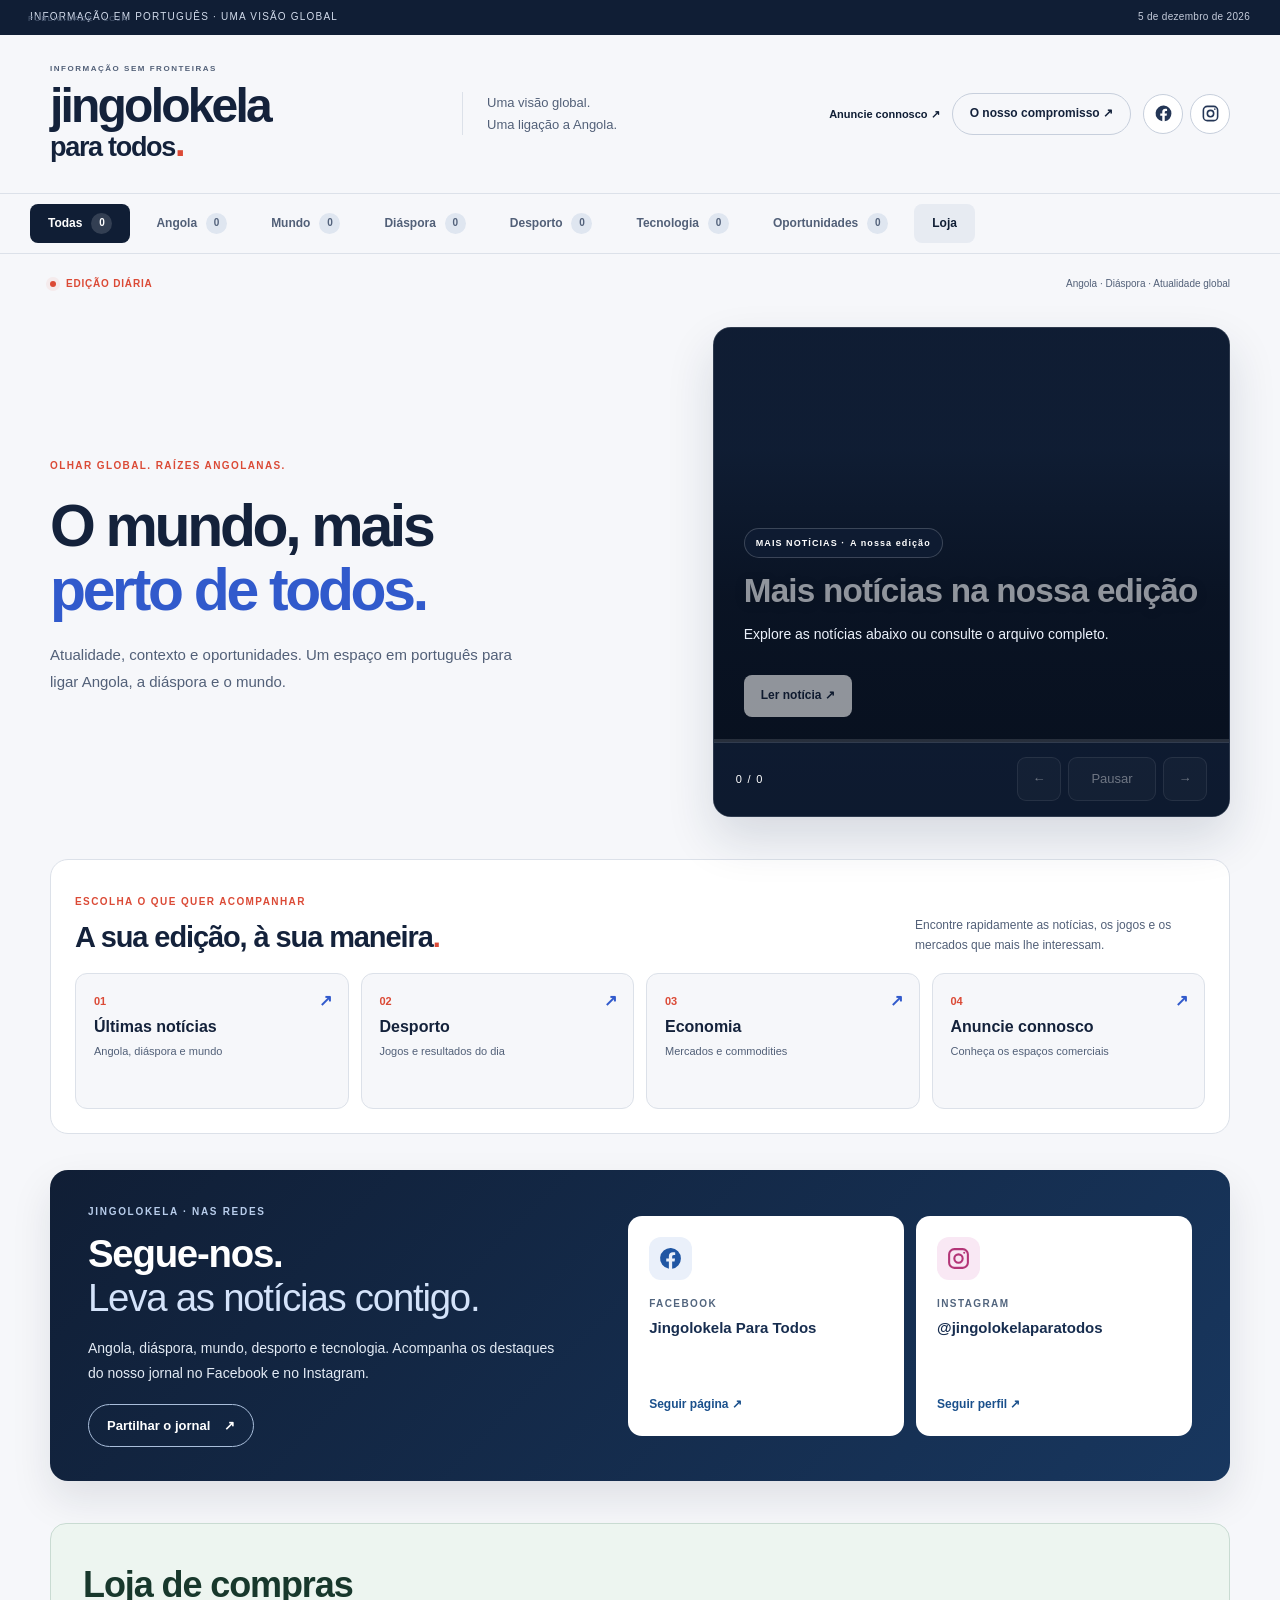
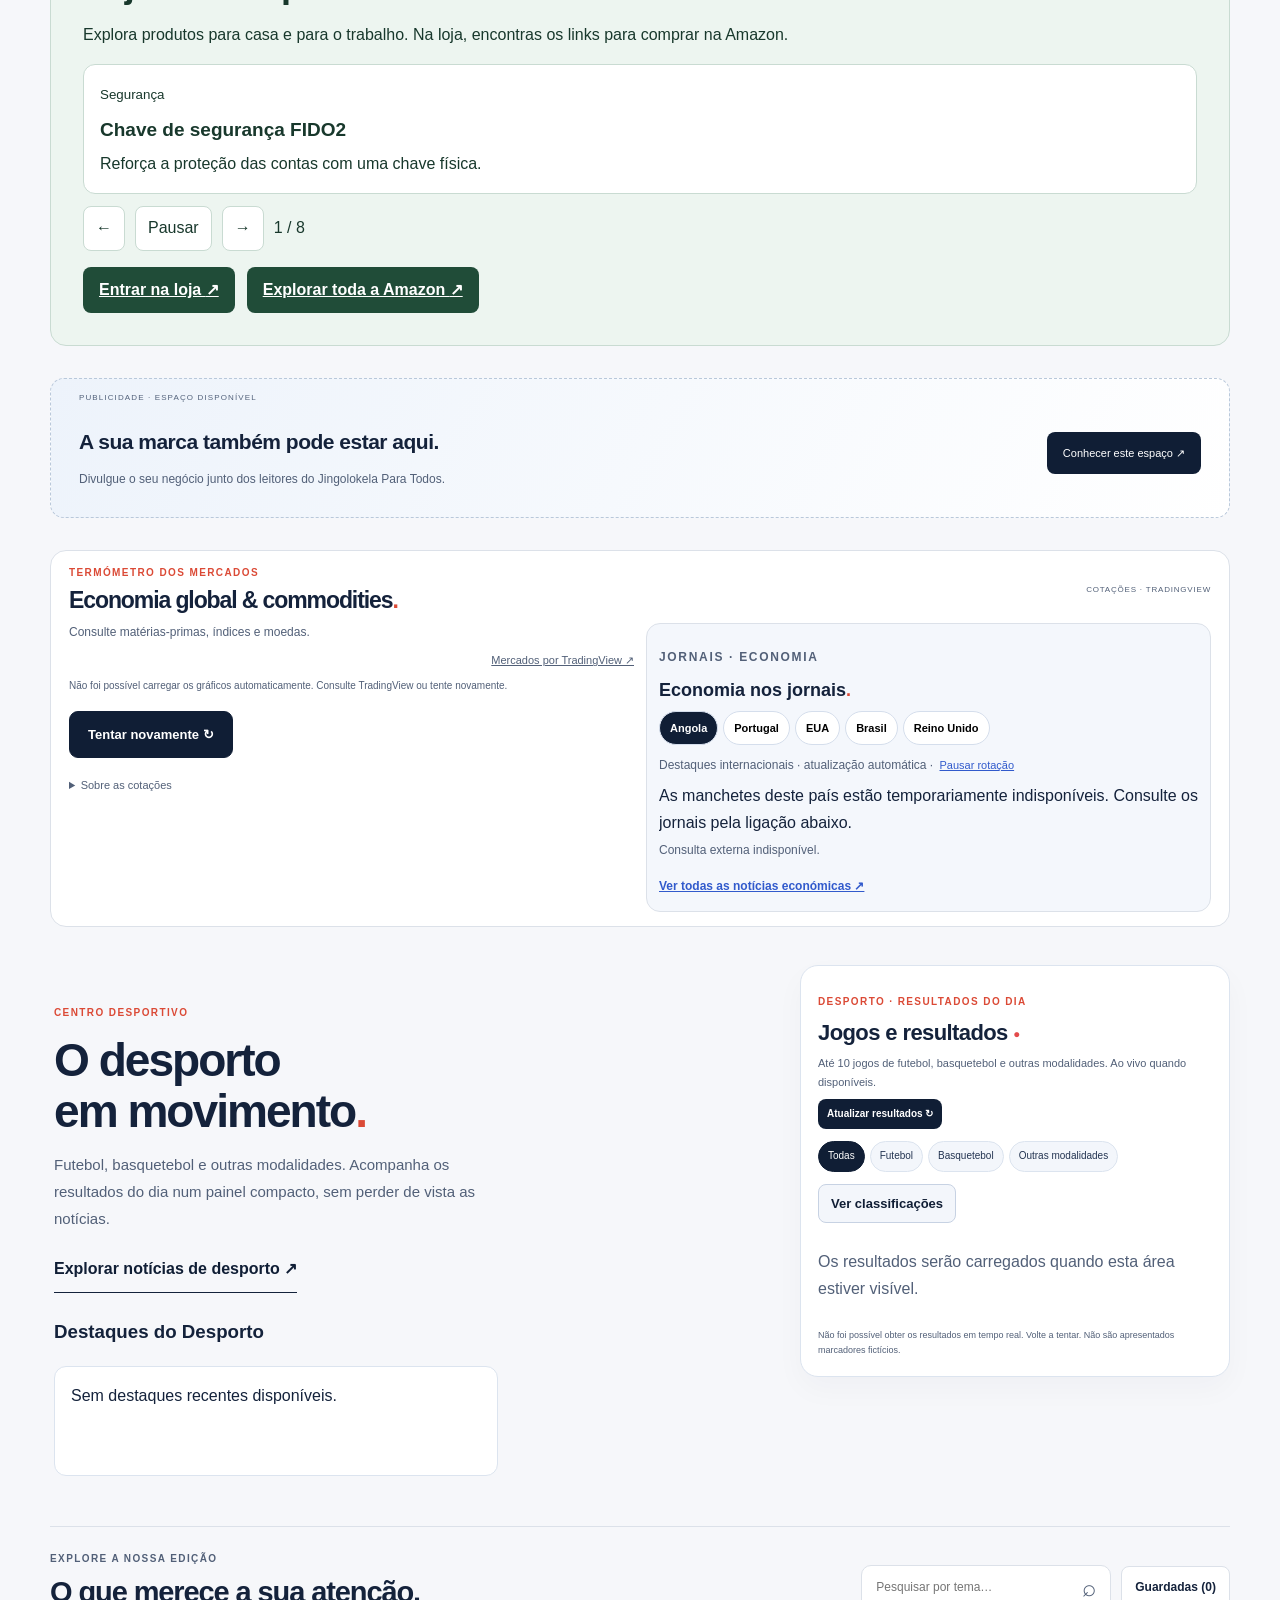
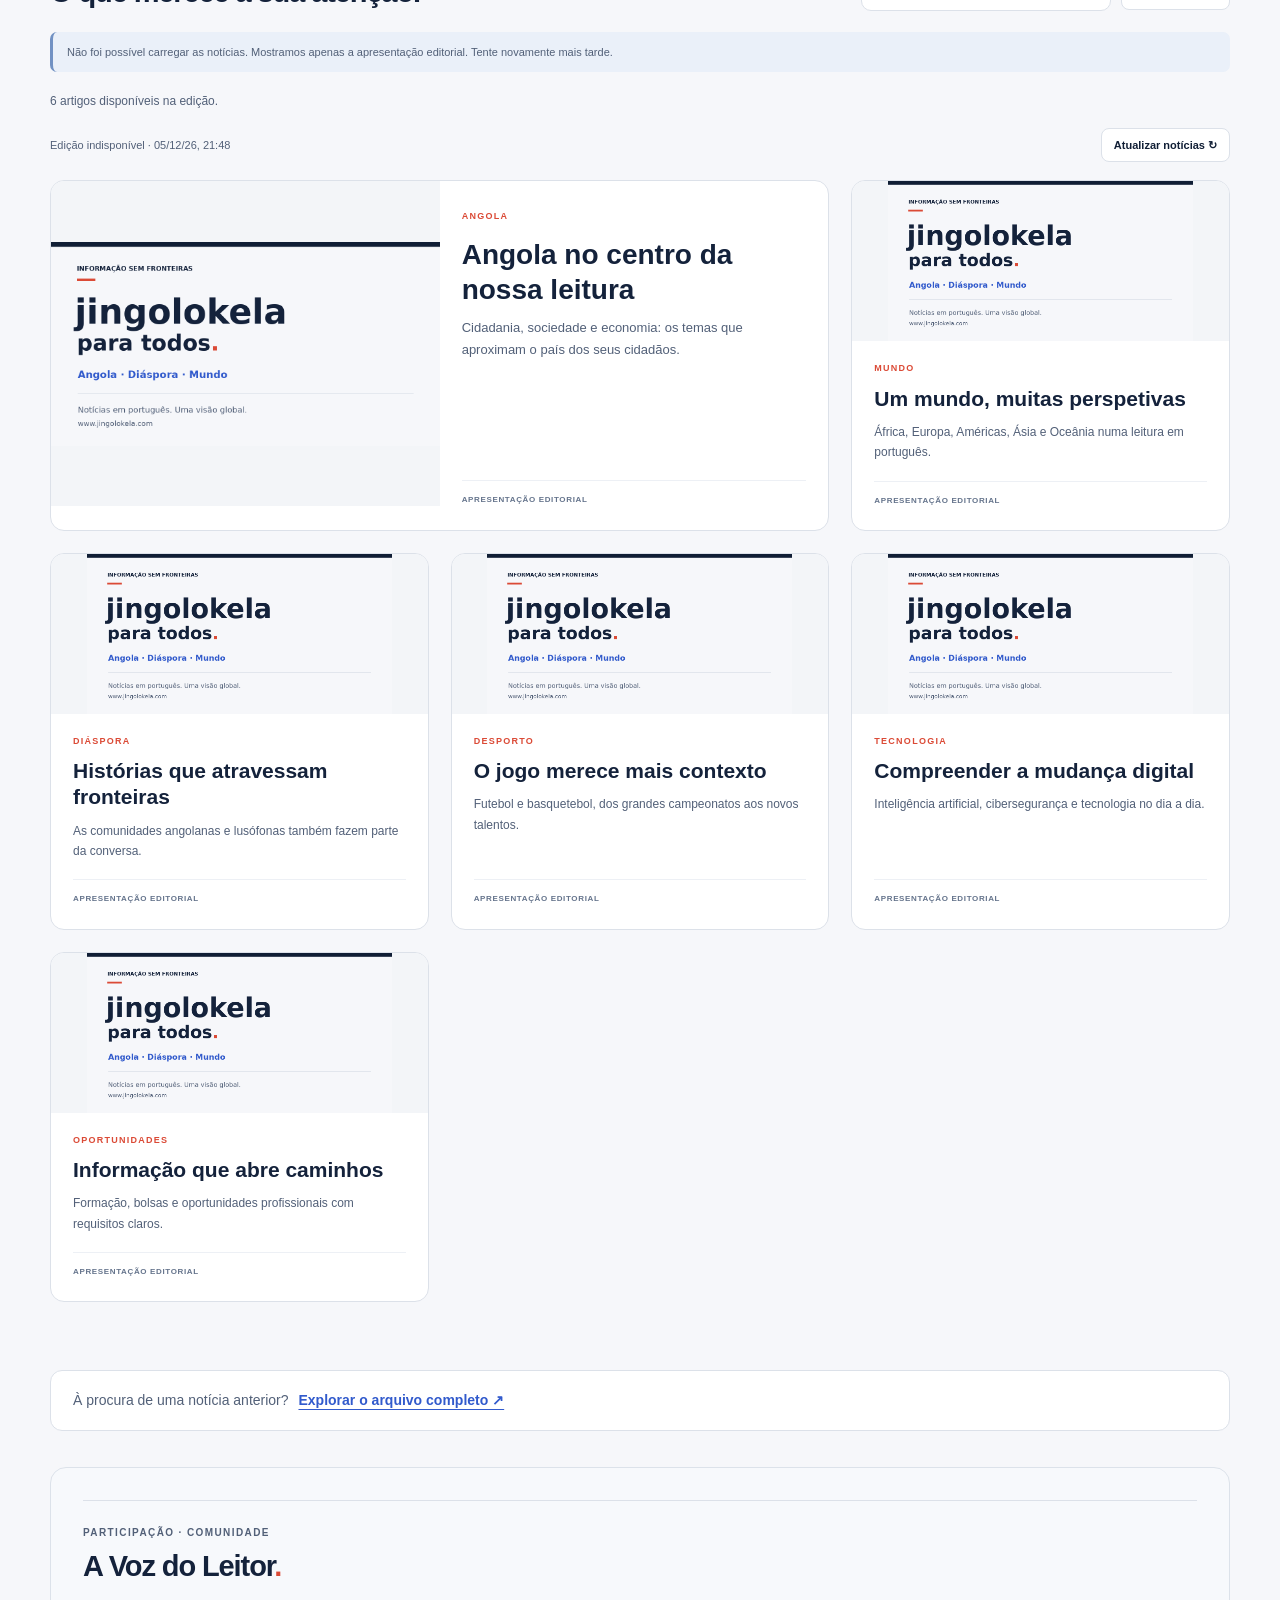
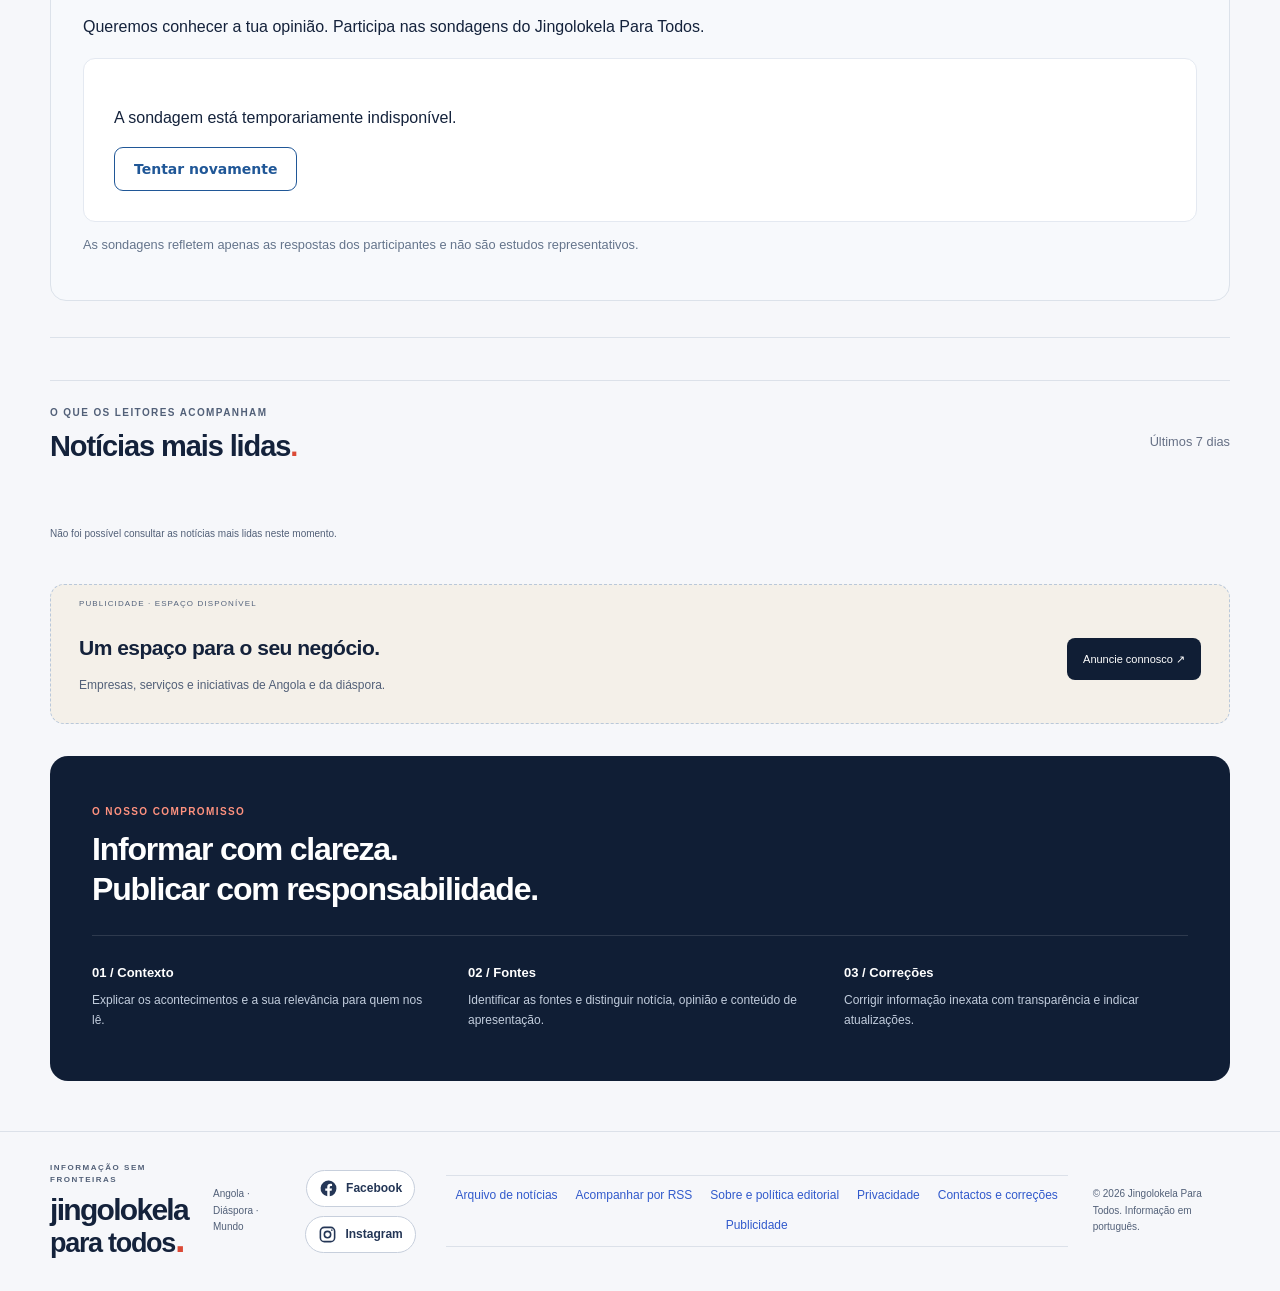
==== commit 9f9adcea: "Link the homepage showcase to the Amazon.es catalog" ====
--- a/index.html
+++ b/index.html
@@ -25,6 +25,7 @@
 .shop-showcase-card:hover{border-color:#256749}
 .shop-showcase-card:hover h3{text-decoration:underline}
 .shop-showcase a:focus-visible{outline:3px solid #256749;outline-offset:3px}
+.shop-showcase-actions{display:flex;flex-wrap:wrap;gap:0 12px}
 .shop-showcase-cta{display:inline-block;margin-top:16px;padding:10px 16px;border-radius:8px;background:#204c38;color:white;font-weight:700}
 </style><style>
 .shop-carousel-controls{display:flex;align-items:center;gap:10px;margin-top:12px}
@@ -87,7 +88,10 @@
     <button type="button" data-shop-next aria-label="Produto seguinte">→</button>
     <span data-shop-position></span>
   </div>
-  <a class="shop-showcase-cta" href="https://protege-o-teu-negocio.foldedglass2.chatgpt.site/">Entrar na loja <span aria-hidden="true">↗</span></a>
+  <div class="shop-showcase-actions">
+    <a class="shop-showcase-cta" href="https://protege-o-teu-negocio.foldedglass2.chatgpt.site/">Entrar na loja <span aria-hidden="true">↗</span></a>
+    <a class="shop-showcase-cta" href="https://www.amazon.es/?tag=protegeoteune-21" rel="sponsored">Explorar toda a Amazon <span aria-hidden="true">↗</span></a>
+  </div>
 </aside>
 <aside class="ad-slot" data-ad-placement="hero" aria-label="Espaço publicitário disponível"><span class="ad-tag">PUBLICIDADE · ESPAÇO DISPONÍVEL</span><div><p>A sua marca também pode estar aqui.</p><span>Divulgue o seu negócio junto dos leitores do Jingolokela Para Todos.</span></div><a href="./anunciar.html?formato=Faixa+de+destaque">Conhecer este espaço ↗</a></aside><section id="economia" class="markets" aria-labelledby="markets-title"><div class="market-heading"><div><p class="eyebrow">TERMÓMETRO DOS MERCADOS</p><h2 id="markets-title">Economia global &amp; commodities<span class="heading-dot">.</span></h2></div><span class="market-provider">COTAÇÕES · TRADINGVIEW</span></div><div class="economy-split"><div class="economy-original"><p class="market-intro">Consulte matérias-primas, índices e moedas.</p><div class="tradingview-widget-container" id="market-widget"><div class="tradingview-widget-container__widget"></div><div class="tradingview-widget-copyright"><a href="https://www.tradingview.com/markets/" rel="noopener nofollow" target="_blank">Mercados por TradingView ↗</a></div></div><p id="market-status" class="market-note">A carregar automaticamente as cotações dos mercados através da TradingView.</p><button id="load-market-widget" class="market-load-button" type="button" aria-controls="market-widget">Carregar gráficos de mercados ↗</button><details class="market-details"><summary>Sobre as cotações</summary><p class="market-note">Atualização automática pelo fornecedor. Alguns instrumentos têm dados com atraso; consulte a indicação de cada símbolo. Os índices acompanham mercados financeiros e não medem toda a economia mundial. Alguns símbolos representam CFDs, não preços à vista ou contratos de bolsa.</p></details></div><aside class="economy-press" aria-labelledby="economy-press-title"><p class="eyebrow">JORNAIS · ECONOMIA</p><h3 id="economy-press-title">Economia nos jornais<span class="heading-dot">.</span></h3><div class="economy-tabs" role="group" aria-label="Países com jornais económicos"><button type="button" data-economy="AO" aria-pressed="true">Angola</button><button type="button" data-economy="PT" aria-pressed="false">Portugal</button><button type="button" data-economy="US" aria-pressed="false">EUA</button><button type="button" data-economy="BR" aria-pressed="false">Brasil</button><button type="button" data-economy="GB" aria-pressed="false">Reino Unido</button></div><p class="economy-auto-note">Destaques internacionais · atualização automática · <button id="economy-pause" type="button" aria-pressed="false">Pausar rotação</button></p><div id="economy-news" tabindex="0" role="region" aria-label="Manchetes económicas" aria-live="polite"><p>A consultar fontes económicas…</p></div><p id="economy-status" class="market-note">Fontes externas sujeitas a disponibilidade.</p><a id="economy-more" href="https://news.google.com/search?q=economia%20Angola" rel="noopener noreferrer" target="_blank">Ver todas as notícias económicas ↗</a></aside></div></section><div class="sports-showcase"><div class="sports-showcase-copy"><p class="eyebrow">CENTRO DESPORTIVO</p><h2>O desporto<br>em movimento<span class="heading-dot">.</span></h2><p>Futebol, basquetebol e outras modalidades. Acompanha os resultados do dia num painel compacto, sem perder de vista as notícias.</p><button id="sports-explore" type="button">Explorar notícias de desporto ↗</button></div><section class="sports-live" id="sports-live" aria-labelledby="sports-live-title">
 <div class="sports-live-heading"><div><p class="eyebrow">DESPORTO · RESULTADOS DO DIA</p><h2 id="sports-live-title">Jogos e resultados <span class="sports-live-dot">●</span></h2><p>Até 10 jogos de futebol, basquetebol e outras modalidades. Ao vivo quando disponíveis.</p></div><button id="sports-refresh" type="button">Atualizar resultados ↻</button></div>
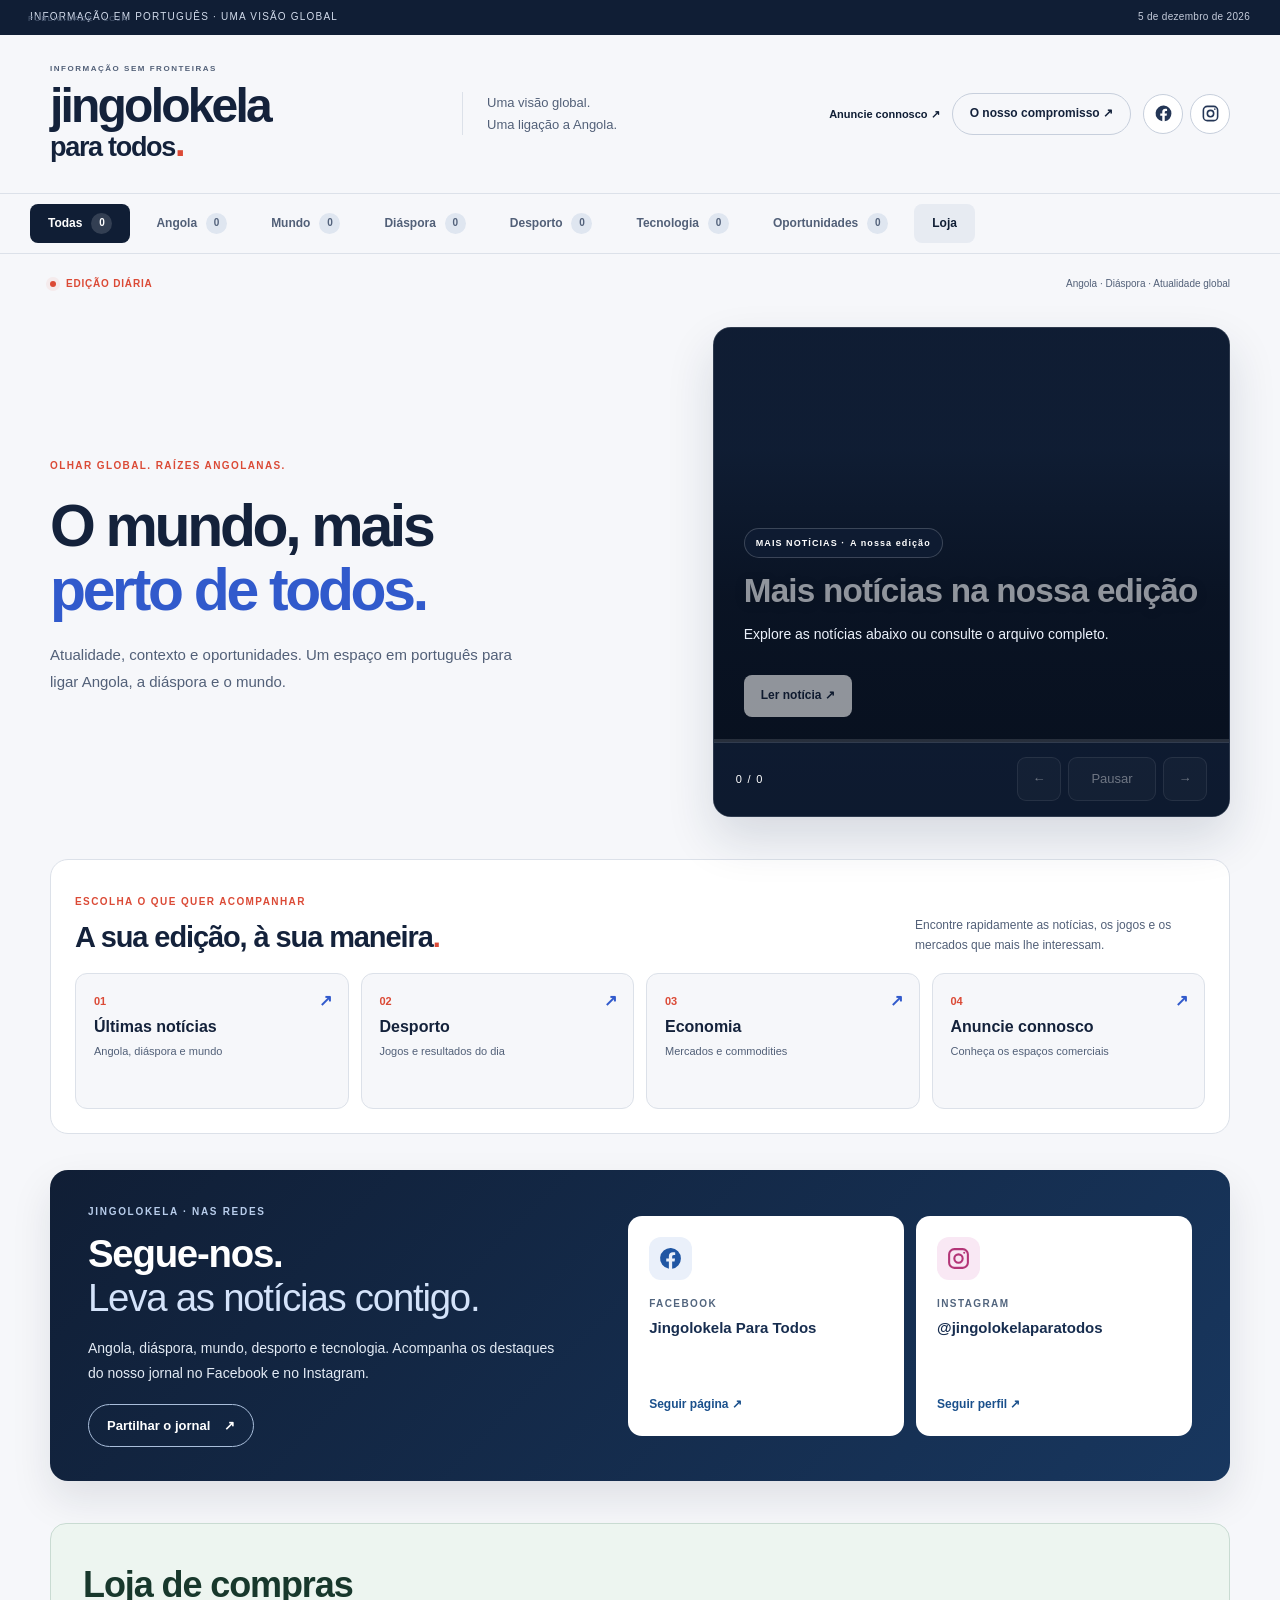
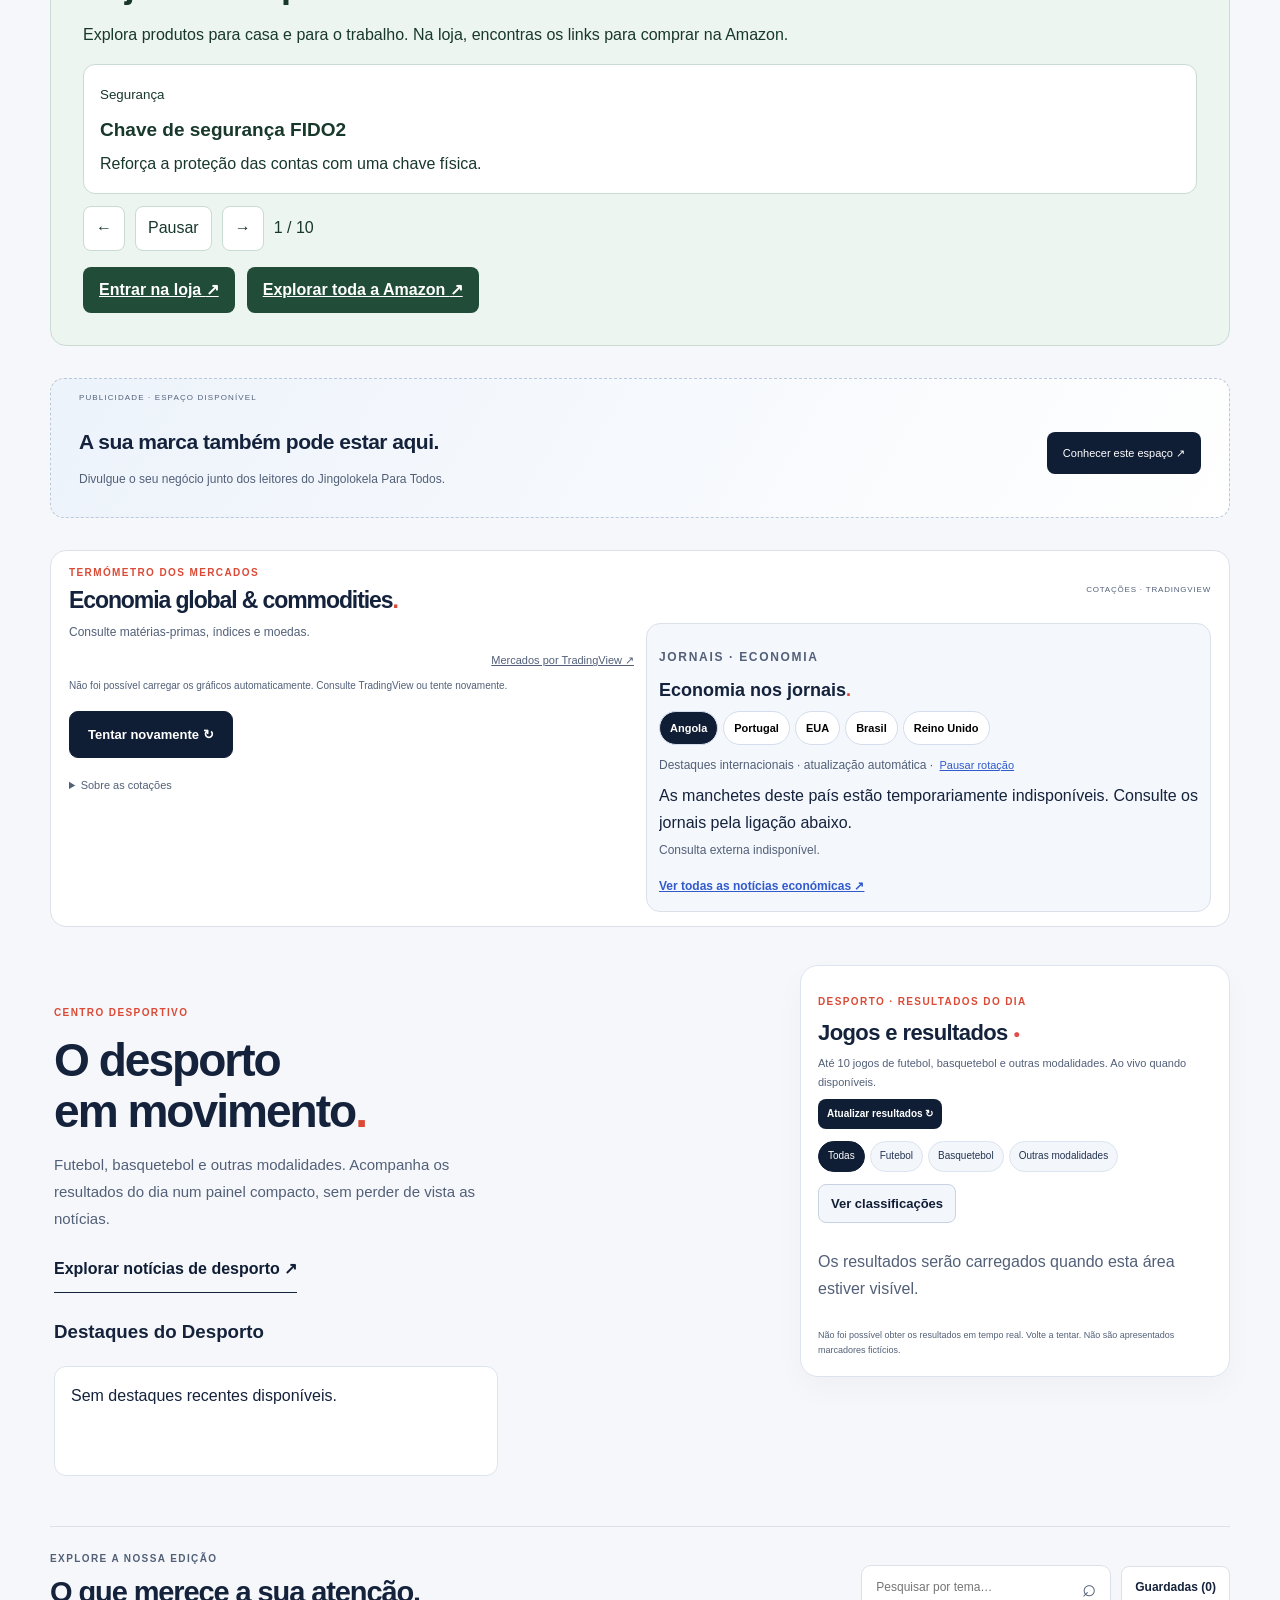
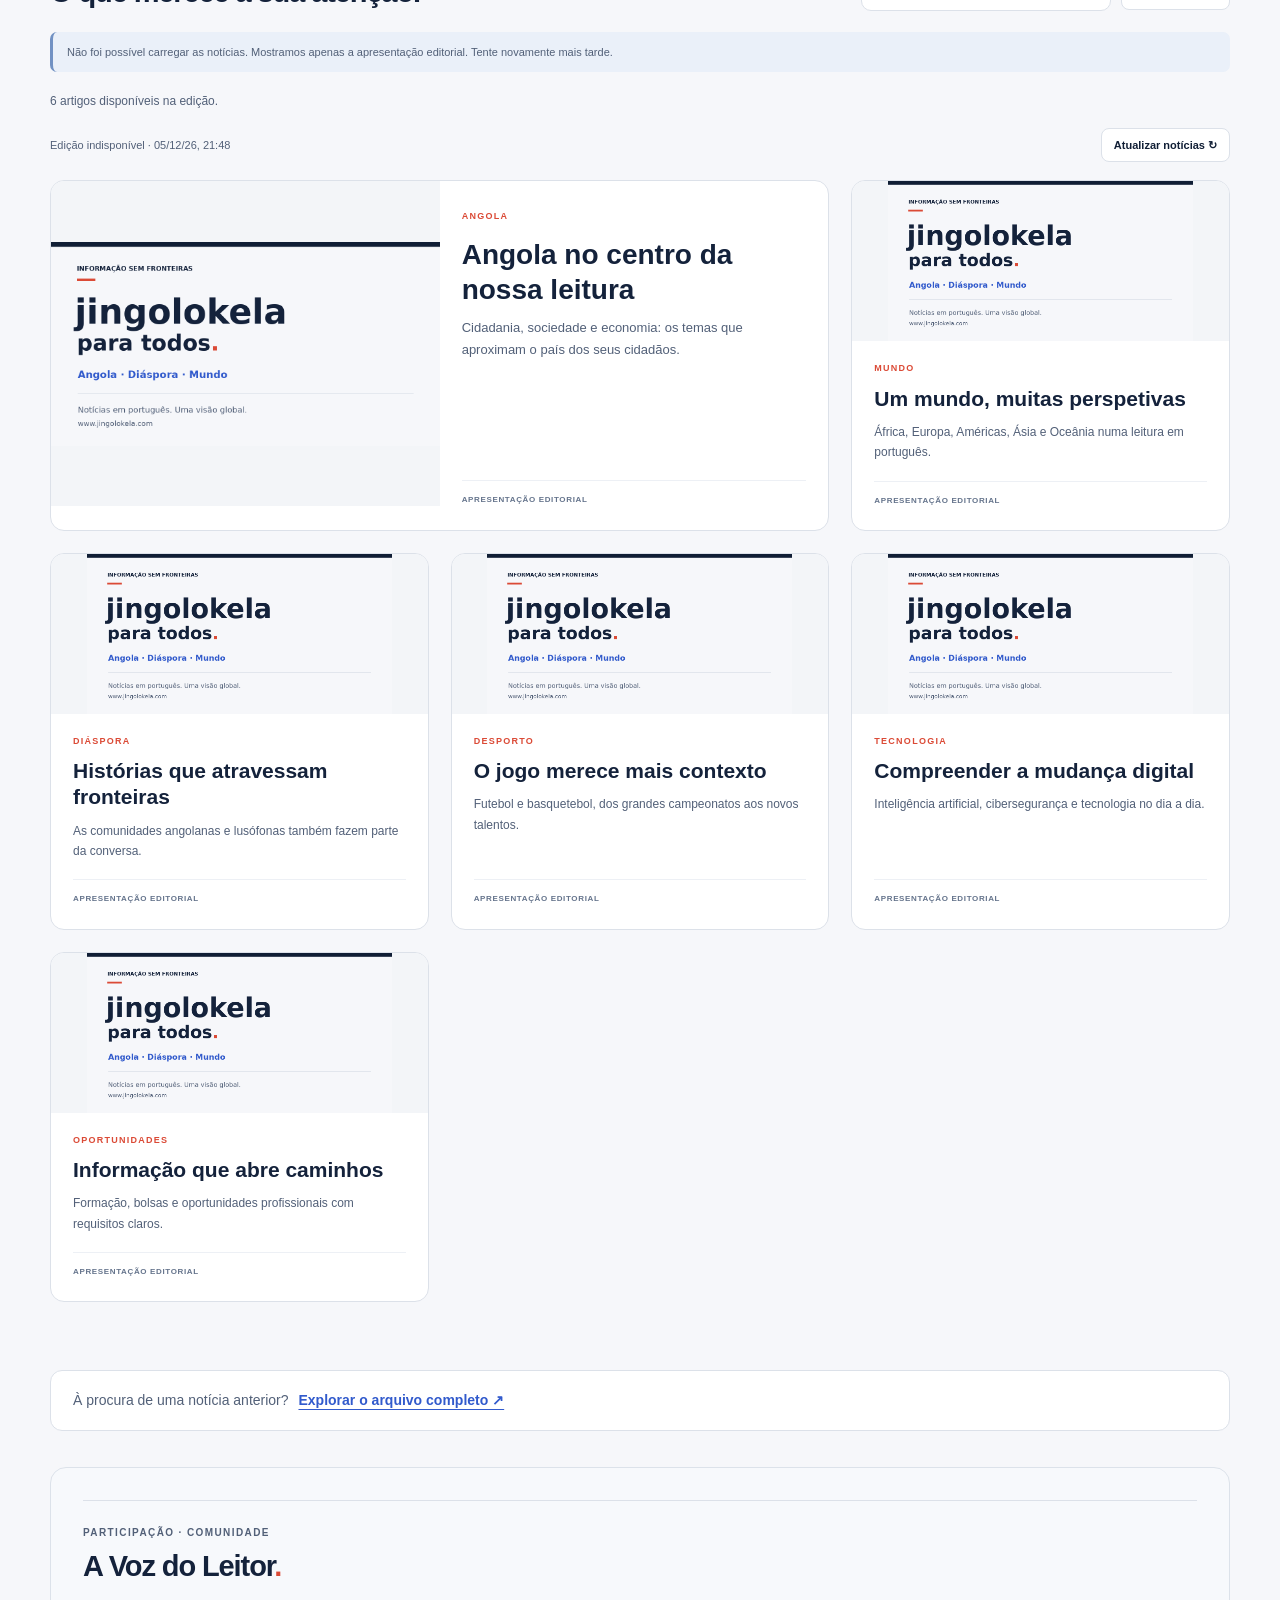
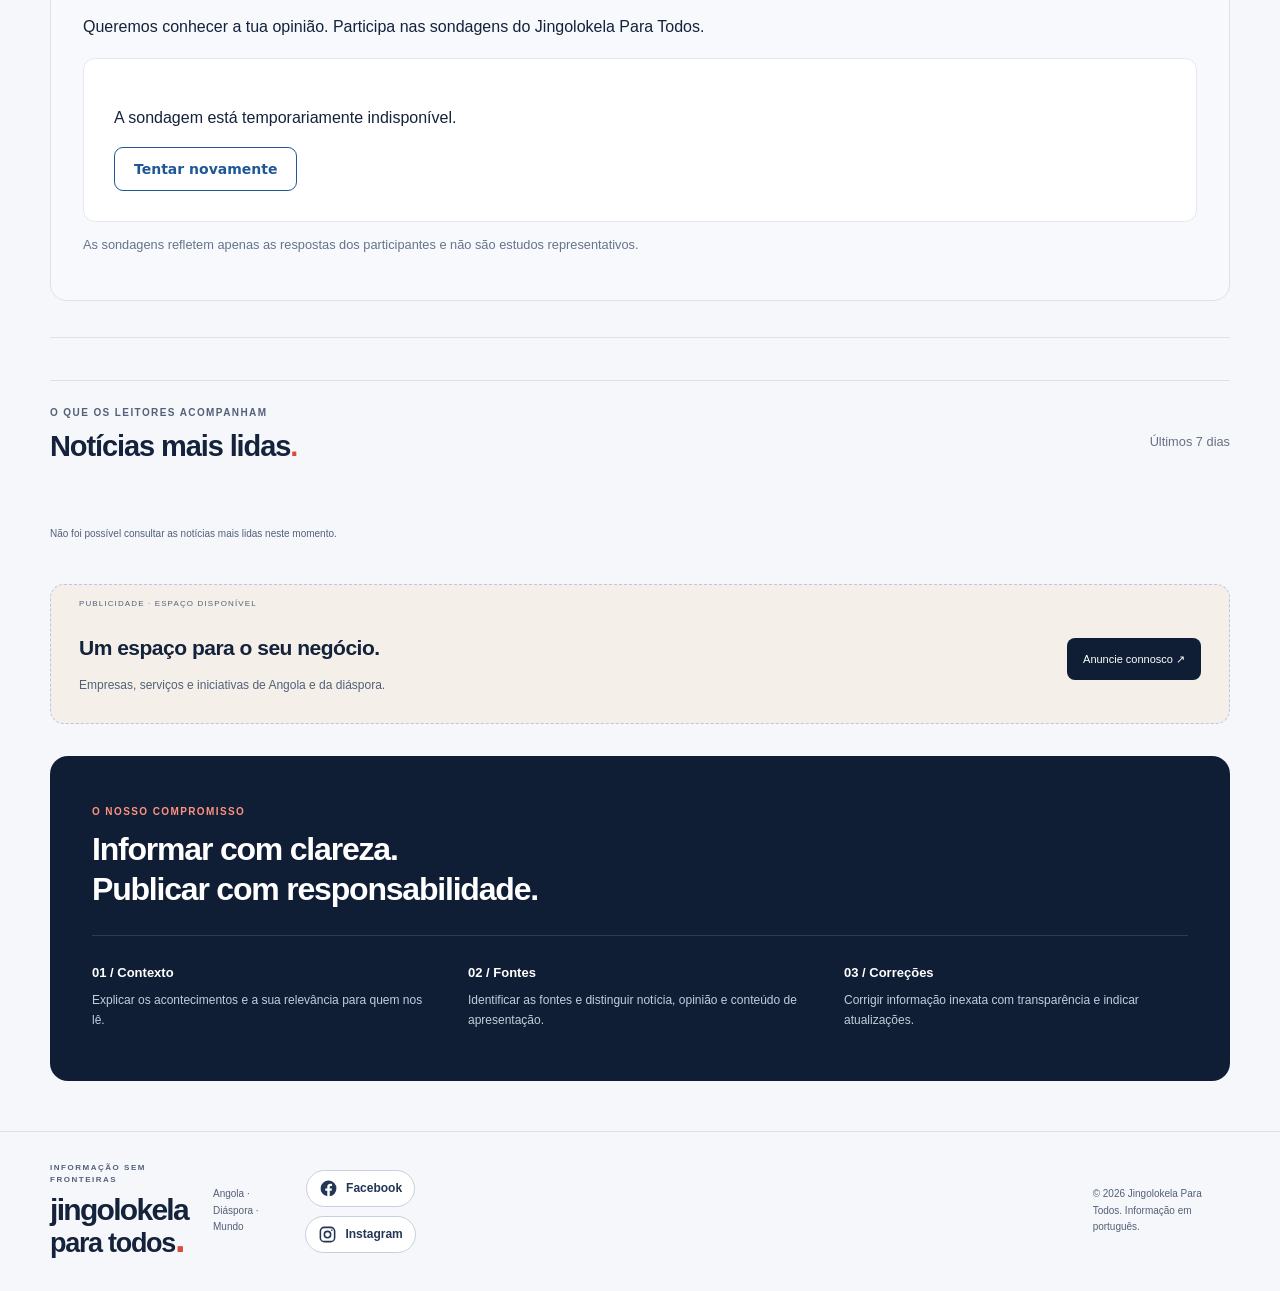
==== commit 6056867f: "Add two Amazon products to the portal carousel" ====
--- a/index.html
+++ b/index.html
@@ -81,6 +81,8 @@
     <a class="shop-showcase-card" href="https://protege-o-teu-negocio.foldedglass2.chatgpt.site/#equipamentos"><small>Tecnologia</small><h3>Base USB-C ICY BOX</h3><p>Liga monitores e acessórios ao portátil.</p></a>
     <a class="shop-showcase-card" href="https://protege-o-teu-negocio.foldedglass2.chatgpt.site/#casa-dia-a-dia"><small>Casa</small><h3>Pilhas AA Amazon Basics</h3><p>Um conjunto de 20 pilhas para aparelhos do dia a dia.</p></a>
     <a class="shop-showcase-card" href="https://protege-o-teu-negocio.foldedglass2.chatgpt.site/#casa-dia-a-dia"><small>Casa</small><h3>Aspirador sem fios VACTechPro V15</h3><p>Para limpezas rápidas em casa ou no escritório.</p></a>
+    <a class="shop-showcase-card" href="https://www.amazon.es/-/pt/dp/B01CG0TO76?tag=protegeoteune-21" rel="sponsored"><small>Amazon · Link de afiliado</small><h3>Pilhas de botão Duracell CR2032</h3><p>Para comandos e outros dispositivos compatíveis com pilhas CR2032 de 3 V.</p></a>
+    <a class="shop-showcase-card" href="https://www.amazon.es/-/pt/dp/B0DJGCX6Q2?tag=protegeoteune-21" rel="sponsored"><small>Amazon · Link de afiliado</small><h3>Amazon Fire TV Stick HD</h3><p>Para ver serviços de streaming num televisor com entrada HDMI.</p></a>
   </div>
   <div class="shop-carousel-controls" hidden>
     <button type="button" data-shop-prev aria-label="Produto anterior">←</button>
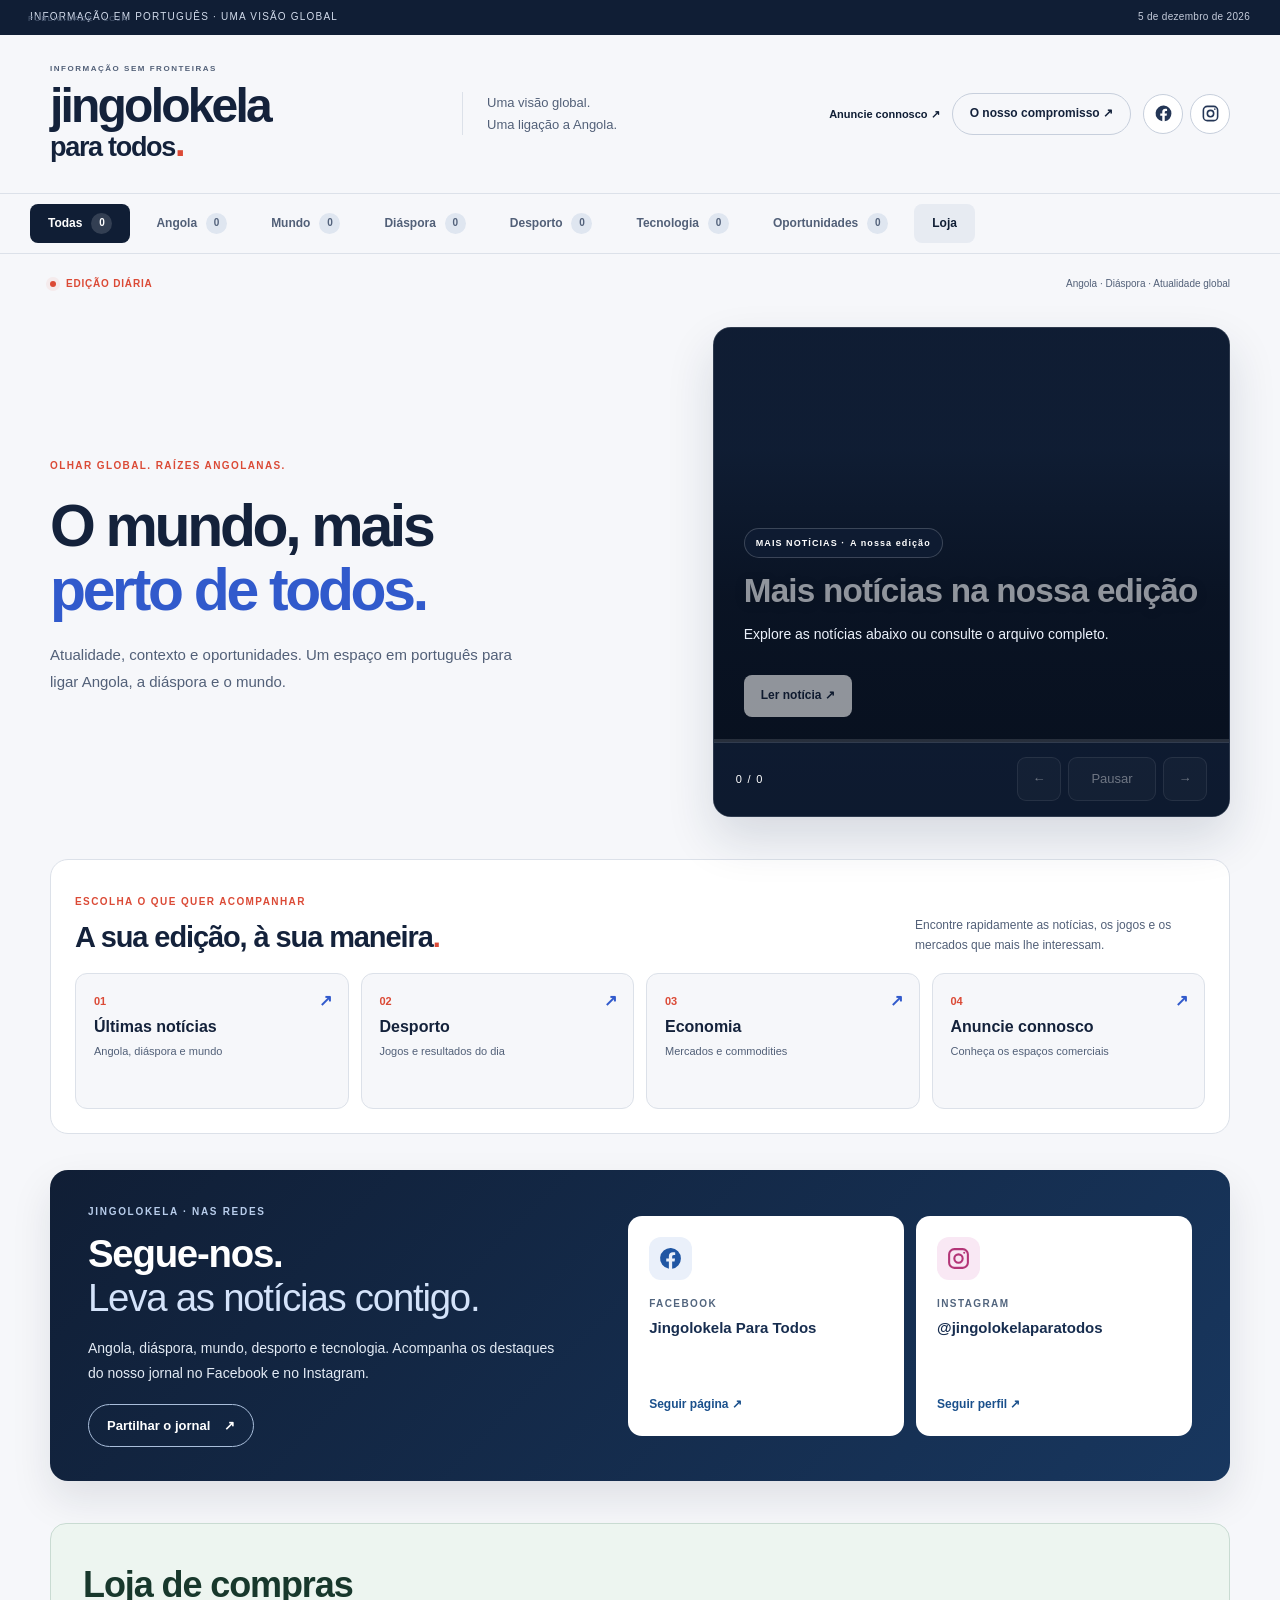
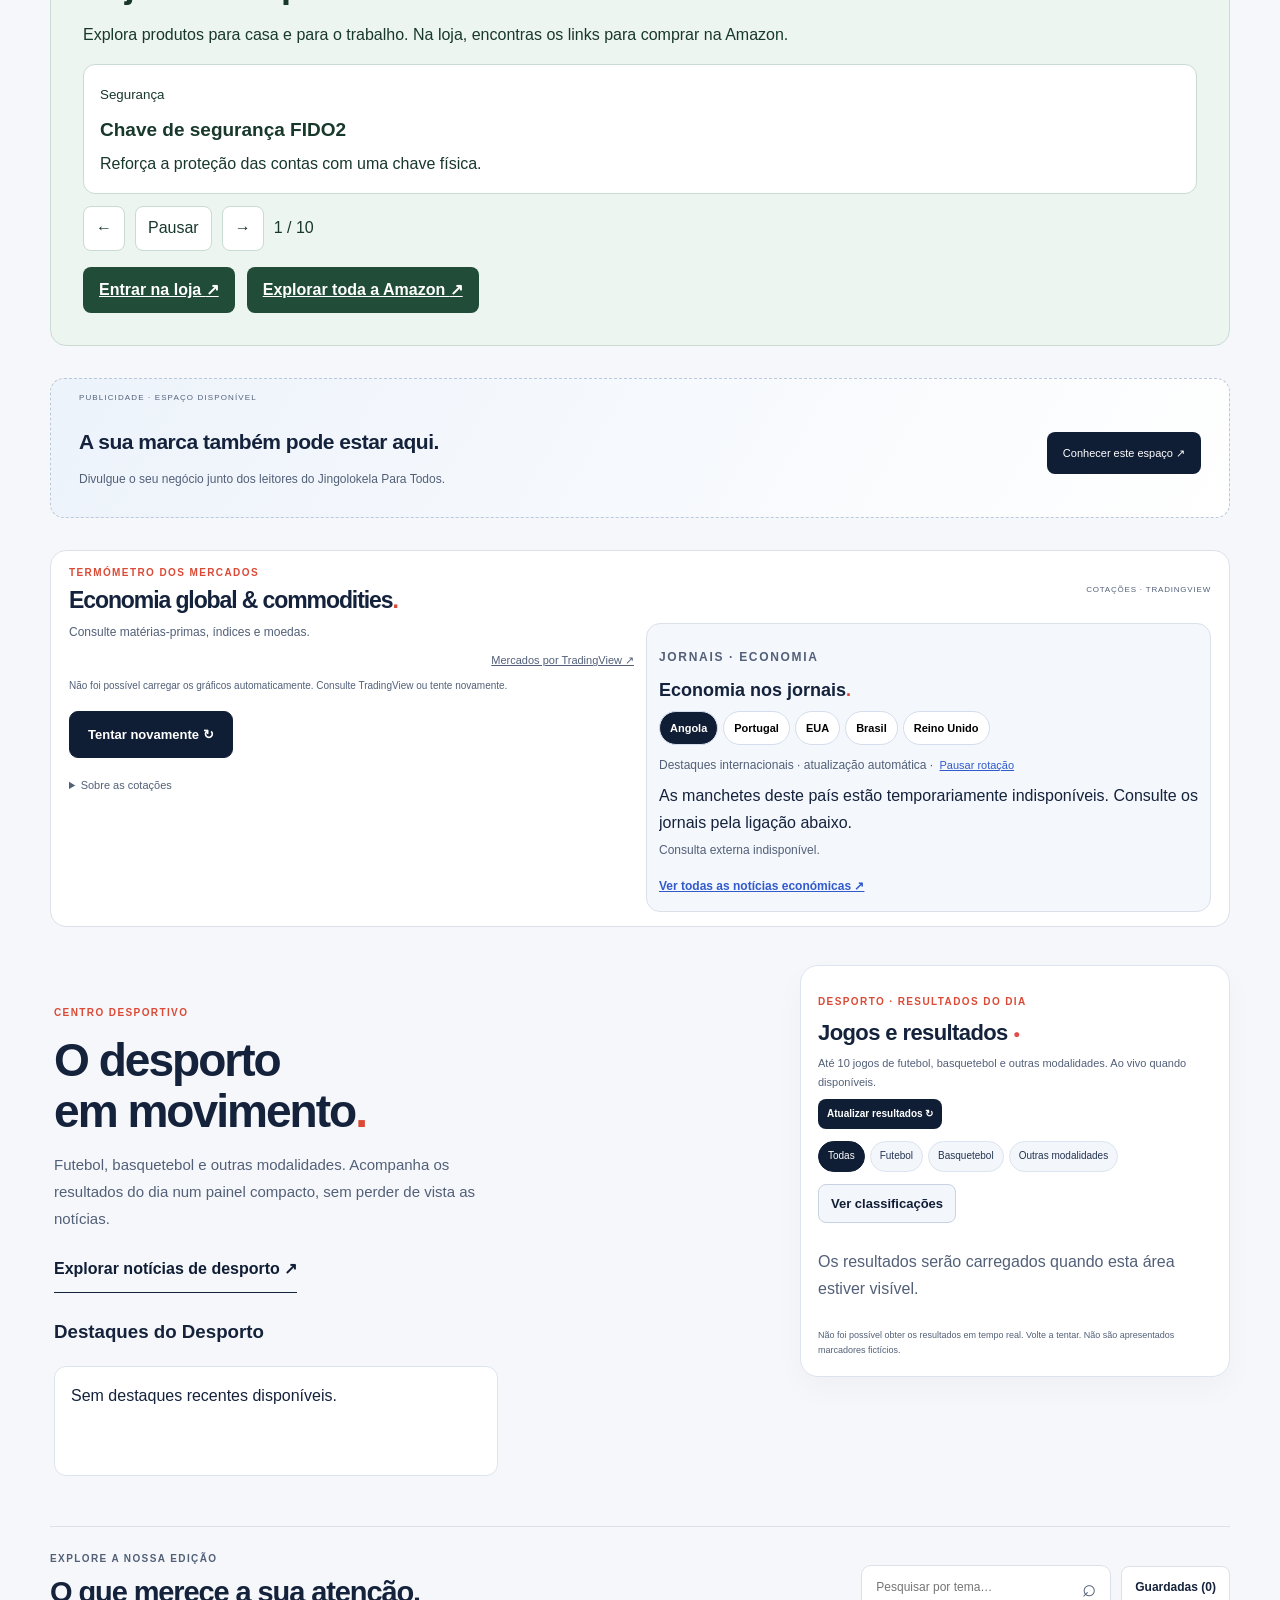
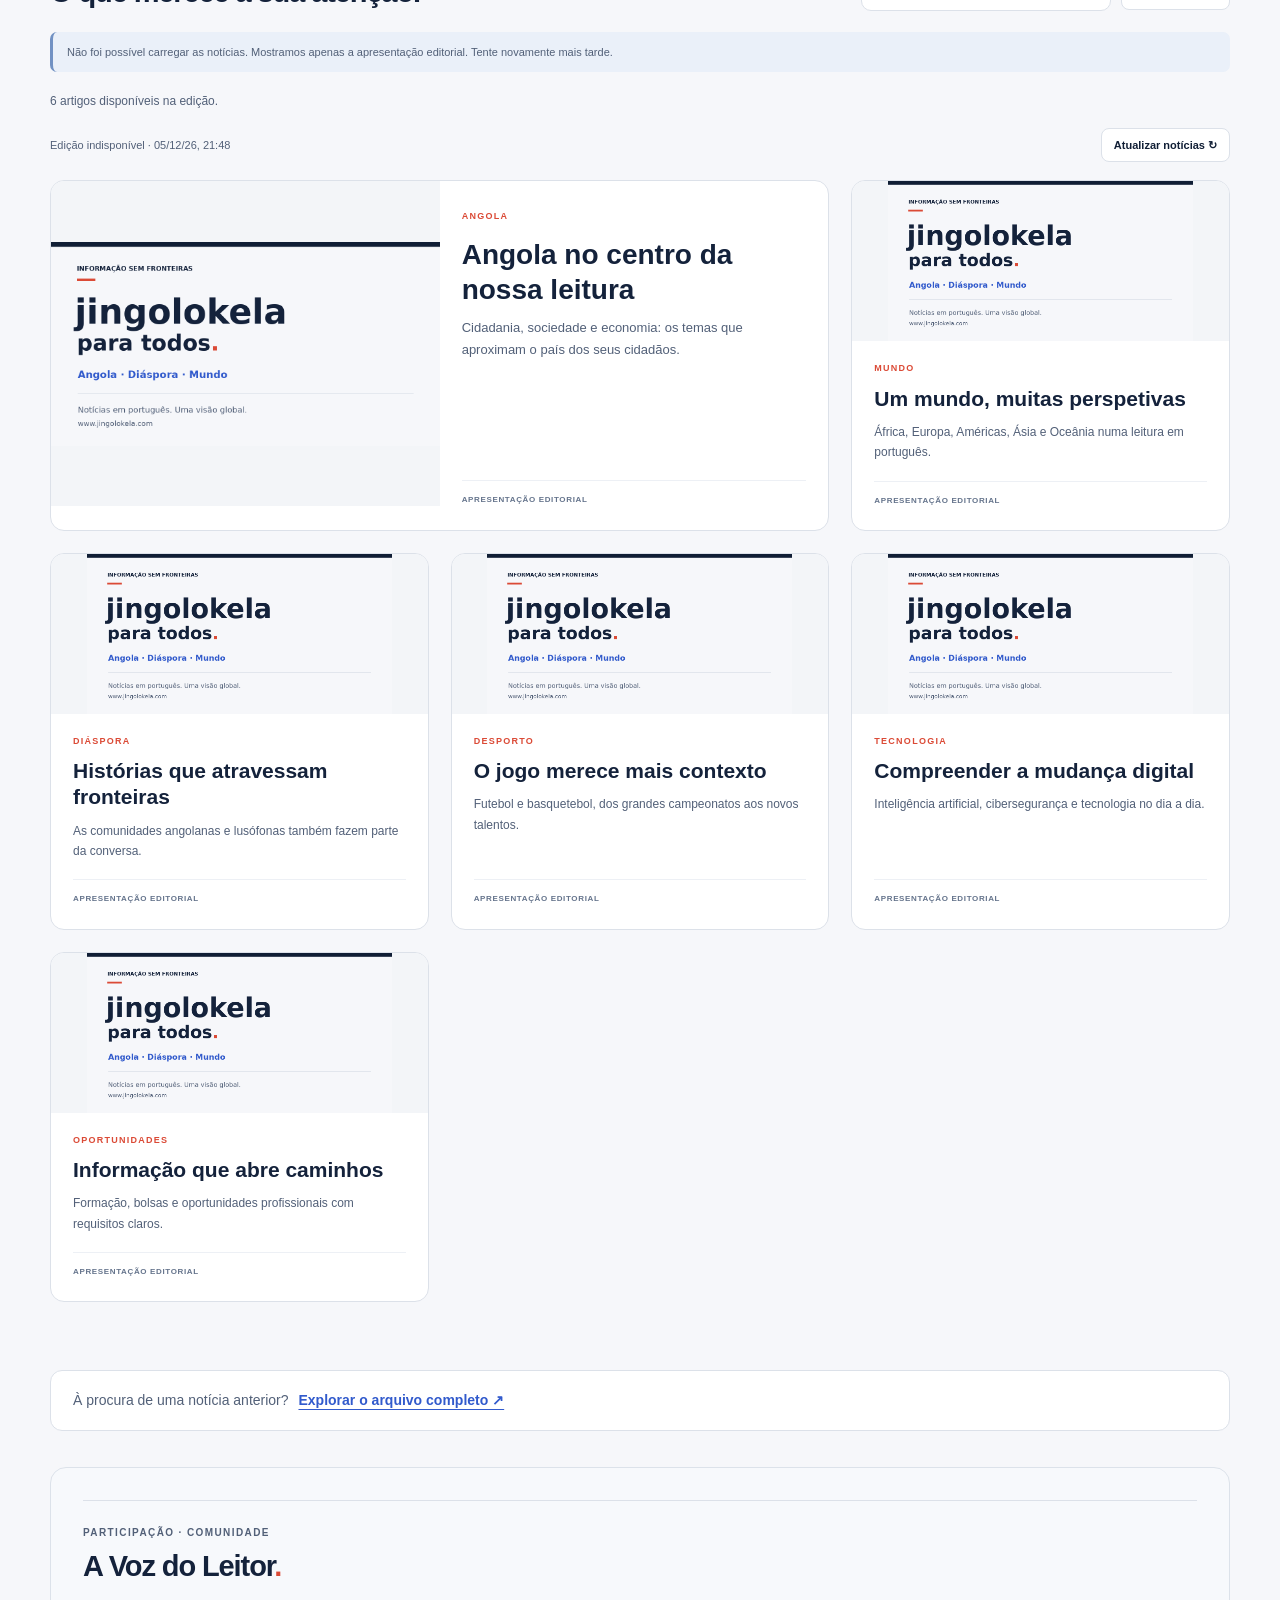
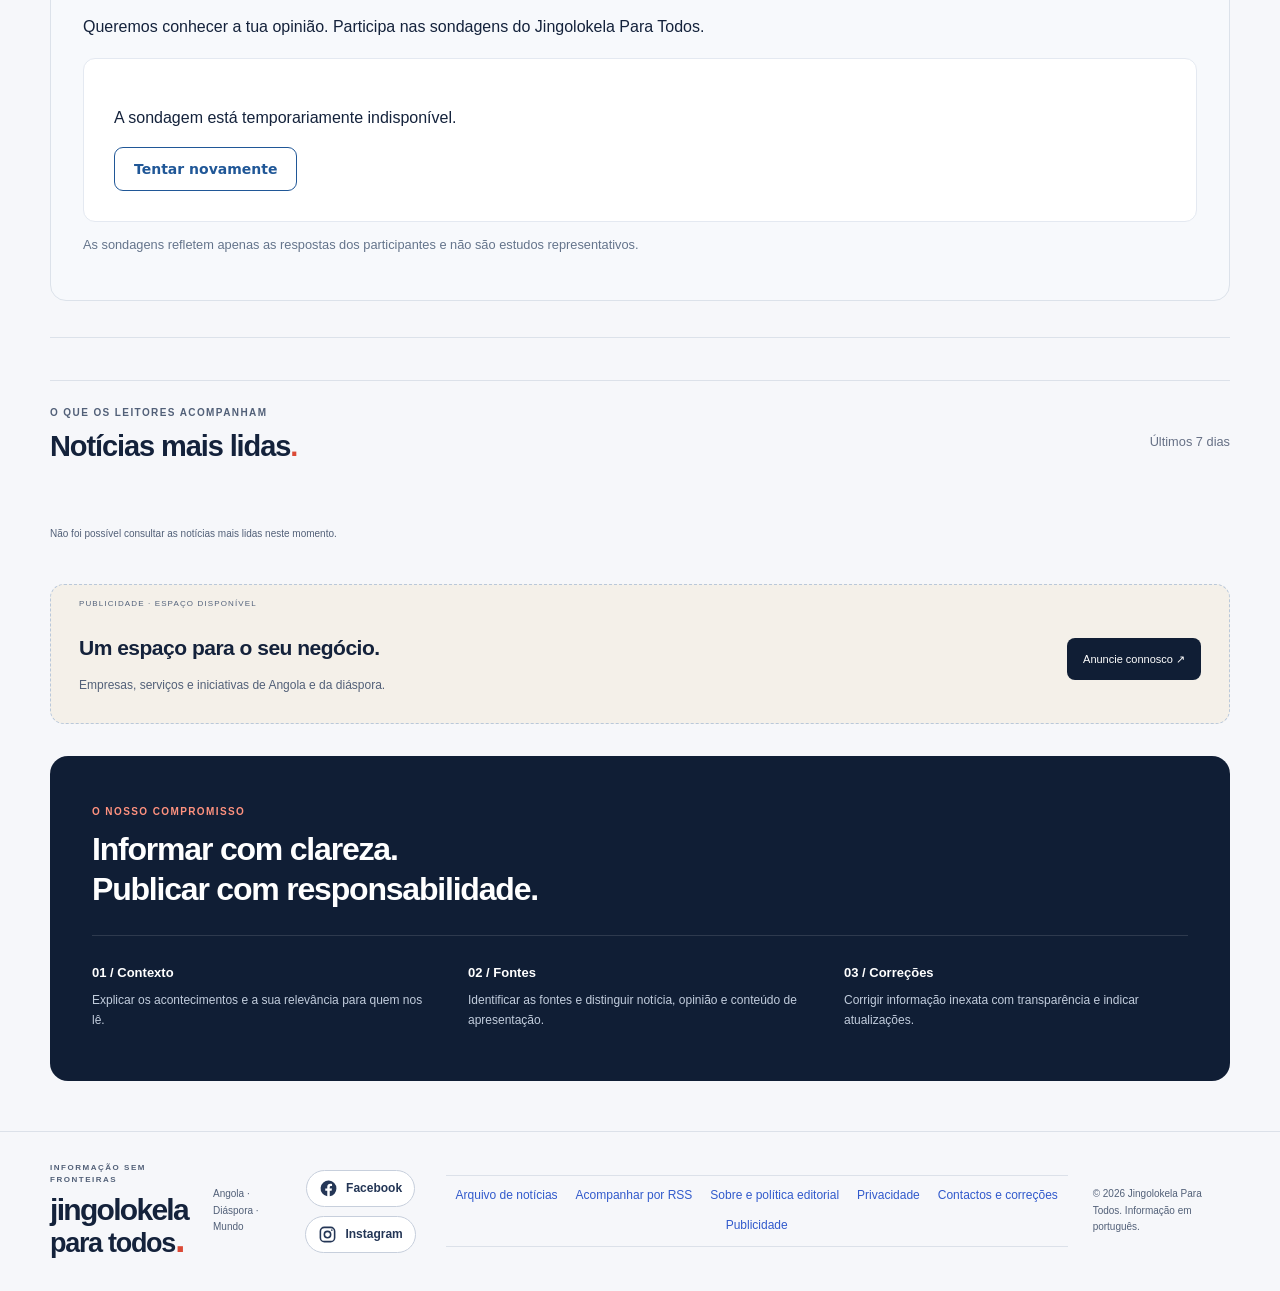
==== commit c9a4f0be: "Integrate Google AdSense verification script in portal head" ====
--- a/index.html
+++ b/index.html
@@ -1,5 +1,5 @@
 <!doctype html>
-<html lang="pt-PT"><head><meta charset="utf-8"><meta name="viewport" content="width=device-width,initial-scale=1"><meta name="description" content="Notícias em português: Angola, diáspora e o mundo. Informação com contexto e fontes identificadas."><meta name="theme-color" content="#101e35"><meta name="google-site-verification" content="3JgYeZrVzPszFqKxl-_oS1AXRlmqvoFW80tm0oUfxho"><meta name="google-site-verification" content="CYFuJZddPrhAhJlbT3TT4IwlVIBInQogpSNalslZWf4"><link rel="alternate" type="application/rss+xml" title="Jingolokela Para Todos — últimas notícias" href="https://www.jingolokela.com/feed.xml"><link rel="canonical" href="https://www.jingolokela.com/"><meta name="robots" content="index,follow,max-image-preview:large"><meta property="og:type" content="website"><meta property="og:locale" content="pt_PT"><meta property="og:site_name" content="Jingolokela Para Todos"><meta property="og:title" content="Jingolokela Para Todos — Angola, Diáspora e Mundo"><meta property="og:description" content="Notícias em português, com contexto e fontes identificadas: Angola, diáspora, mundo, desporto, tecnologia e oportunidades."><meta property="og:url" content="https://www.jingolokela.com/"><meta name="twitter:card" content="summary_large_image"><meta property="og:image" content="https://www.jingolokela.com/media/jingolokela-partilha.png"><meta property="og:image:type" content="image/png"><meta property="og:image:width" content="1200"><meta property="og:image:height" content="630"><meta property="og:image:alt" content="Jingolokela Para Todos — Informação sem fronteiras. Angola, Diáspora e Mundo."><meta name="twitter:image" content="https://www.jingolokela.com/media/jingolokela-partilha.png"><meta name="twitter:image:alt" content="Jingolokela Para Todos — Informação sem fronteiras. Angola, Diáspora e Mundo."><meta name="twitter:title" content="Jingolokela Para Todos"><meta name="twitter:description" content="Angola, diáspora e notícias do mundo numa visão global."><script type="application/ld+json">{"@context":"https://schema.org","@type":"NewsMediaOrganization","name":"Jingolokela Para Todos","url":"https://www.jingolokela.com/","description":"Portal de informação em português, com atenção a Angola, à diáspora e ao mundo.","inLanguage":"pt-PT"}</script><script type="application/ld+json">{"@context":"https://schema.org","@type":"WebSite","name":"Jingolokela Para Todos","url":"https://www.jingolokela.com/","inLanguage":"pt-PT"}</script><title>Jingolokela Para Todos — Notícias e contexto</title><link rel="stylesheet" href="style.css?v=mercados-compactos"><script src="config.js" defer></script><link rel="stylesheet" href="saved.css"><script src="saved.js" defer></script><script src="app.js?v=mercados-compactos" defer></script><script src="sports.js?v=sports-auto" defer></script><link rel="stylesheet" href="/community.css?v=20261031"><script src="/community.js?v=20261031" defer></script><style>
+<html lang="pt-PT"><head><meta charset="utf-8"><script async src="https://pagead2.googlesyndication.com/pagead/js/adsbygoogle.js?client=ca-pub-3522762329557298" crossorigin="anonymous"></script><meta name="viewport" content="width=device-width,initial-scale=1"><meta name="description" content="Notícias em português: Angola, diáspora e o mundo. Informação com contexto e fontes identificadas."><meta name="theme-color" content="#101e35"><meta name="google-site-verification" content="3JgYeZrVzPszFqKxl-_oS1AXRlmqvoFW80tm0oUfxho"><meta name="google-site-verification" content="CYFuJZddPrhAhJlbT3TT4IwlVIBInQogpSNalslZWf4"><link rel="alternate" type="application/rss+xml" title="Jingolokela Para Todos — últimas notícias" href="https://www.jingolokela.com/feed.xml"><link rel="canonical" href="https://www.jingolokela.com/"><meta name="robots" content="index,follow,max-image-preview:large"><meta property="og:type" content="website"><meta property="og:locale" content="pt_PT"><meta property="og:site_name" content="Jingolokela Para Todos"><meta property="og:title" content="Jingolokela Para Todos — Angola, Diáspora e Mundo"><meta property="og:description" content="Notícias em português, com contexto e fontes identificadas: Angola, diáspora, mundo, desporto, tecnologia e oportunidades."><meta property="og:url" content="https://www.jingolokela.com/"><meta name="twitter:card" content="summary_large_image"><meta property="og:image" content="https://www.jingolokela.com/media/jingolokela-partilha.png"><meta property="og:image:type" content="image/png"><meta property="og:image:width" content="1200"><meta property="og:image:height" content="630"><meta property="og:image:alt" content="Jingolokela Para Todos — Informação sem fronteiras. Angola, Diáspora e Mundo."><meta name="twitter:image" content="https://www.jingolokela.com/media/jingolokela-partilha.png"><meta name="twitter:image:alt" content="Jingolokela Para Todos — Informação sem fronteiras. Angola, Diáspora e Mundo."><meta name="twitter:title" content="Jingolokela Para Todos"><meta name="twitter:description" content="Angola, diáspora e notícias do mundo numa visão global."><script type="application/ld+json">{"@context":"https://schema.org","@type":"NewsMediaOrganization","name":"Jingolokela Para Todos","url":"https://www.jingolokela.com/","description":"Portal de informação em português, com atenção a Angola, à diáspora e ao mundo.","inLanguage":"pt-PT"}</script><script type="application/ld+json">{"@context":"https://schema.org","@type":"WebSite","name":"Jingolokela Para Todos","url":"https://www.jingolokela.com/","inLanguage":"pt-PT"}</script><title>Jingolokela Para Todos — Notícias e contexto</title><link rel="stylesheet" href="style.css?v=mercados-compactos"><script src="config.js" defer></script><link rel="stylesheet" href="saved.css"><script src="saved.js" defer></script><script src="app.js?v=mercados-compactos" defer></script><script src="sports.js?v=sports-auto" defer></script><link rel="stylesheet" href="/community.css?v=20261031"><script src="/community.js?v=20261031" defer></script><style>
 #categories .portal-shop-link{display:inline-flex;align-items:center;flex-shrink:0;white-space:nowrap;padding:9px 18px;border-radius:8px;background:#e7ebf2;color:var(--navy);font-size:12px;font-weight:700;text-decoration:none}
 #categories .portal-shop-link:hover{text-decoration:underline}
 #categories .portal-shop-link:focus-visible{outline:3px solid #315acc;outline-offset:-3px}
--- a/style.css
+++ b/style.css
@@ -264,3 +264,18 @@
 /* Brand card for articles without an editorial photo or team artwork. */
 .article .art:not(.has-photo):not(.sports-teams-art){background:#f3f5f8 url('/media/jingolokela-partilha.png') center/contain no-repeat}
 .article .art:not(.has-photo):not(.sports-teams-art)::before,.article .art:not(.has-photo):not(.sports-teams-art)::after,.article .art:not(.has-photo):not(.sports-teams-art)>.art-symbol,.article .art:not(.has-photo):not(.sports-teams-art)>.label,.article .art:not(.has-photo):not(.sports-teams-art)>.number{display:none}
+
+/* Breaking news: readable ticker with user-controlled, reduced-motion fallback. */
+.breaking-ticker{display:flex;align-items:center;gap:16px;margin:16px 0;padding:12px 16px;background:#a51220;color:#fff;border-radius:8px;min-width:0;animation:breaking-glow 3s ease-in-out infinite}
+.breaking-ticker[hidden]{display:none}
+.breaking-ticker-badge{flex:none;font-size:12px;letter-spacing:.06em;color:#fff}
+.breaking-ticker-link{display:block;flex:1;min-width:0;overflow:hidden;color:#fff;text-decoration:none;font-weight:650;line-height:1.6}
+.breaking-ticker-track{display:flex;width:max-content;animation:breaking-scroll var(--ticker-duration,25s) linear infinite}
+.breaking-ticker-copy{flex:none;white-space:nowrap;padding-inline-end:80px}
+.breaking-ticker-pause{flex:none;border:1px solid #ffffff80;border-radius:5px;padding:5px 9px;background:transparent;color:#fff;font:inherit;font-size:12px;cursor:pointer}
+.breaking-ticker a:focus-visible,.breaking-ticker button:focus-visible{outline:3px solid #fff;outline-offset:3px}
+.breaking-ticker:hover,.breaking-ticker:focus-within,.breaking-ticker[data-paused="true"],.breaking-ticker:hover .breaking-ticker-track,.breaking-ticker:focus-within .breaking-ticker-track,.breaking-ticker[data-paused="true"] .breaking-ticker-track{animation-play-state:paused}
+@keyframes breaking-scroll{to{transform:translateX(-50%)}}
+@keyframes breaking-glow{0%,100%{background-color:#a51220}50%{background-color:#c41c2c}}
+@media(max-width:600px){.breaking-ticker{gap:10px;padding:12px 10px;flex-wrap:wrap}.breaking-ticker-badge{order:0}.breaking-ticker-pause{order:1;margin-left:auto}.breaking-ticker-link{order:2;flex-basis:100%}}
+@media(prefers-reduced-motion:reduce){.breaking-ticker,.breaking-ticker-track{animation:none}.breaking-ticker-track{display:block;width:auto}.breaking-ticker-copy{white-space:normal;padding:0;overflow-wrap:anywhere}.breaking-ticker-copy+.breaking-ticker-copy,.breaking-ticker-pause{display:none}}
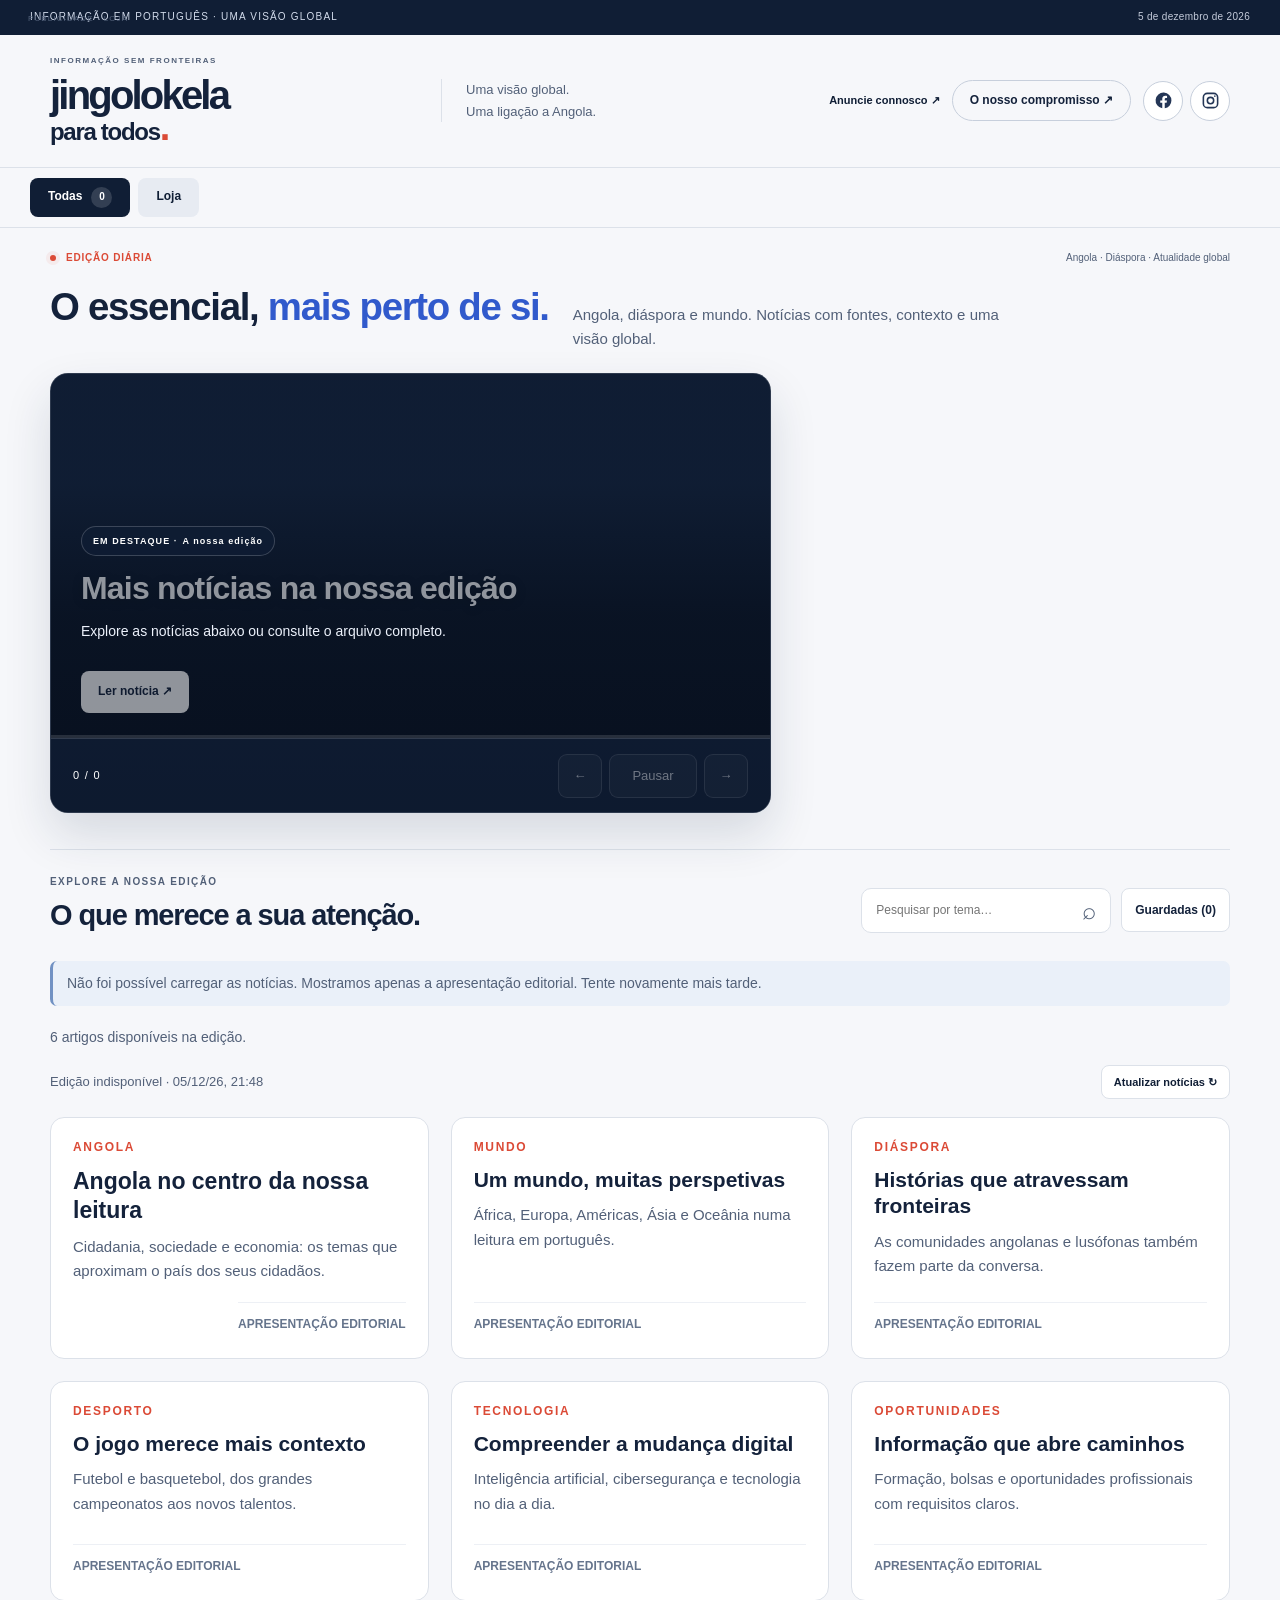
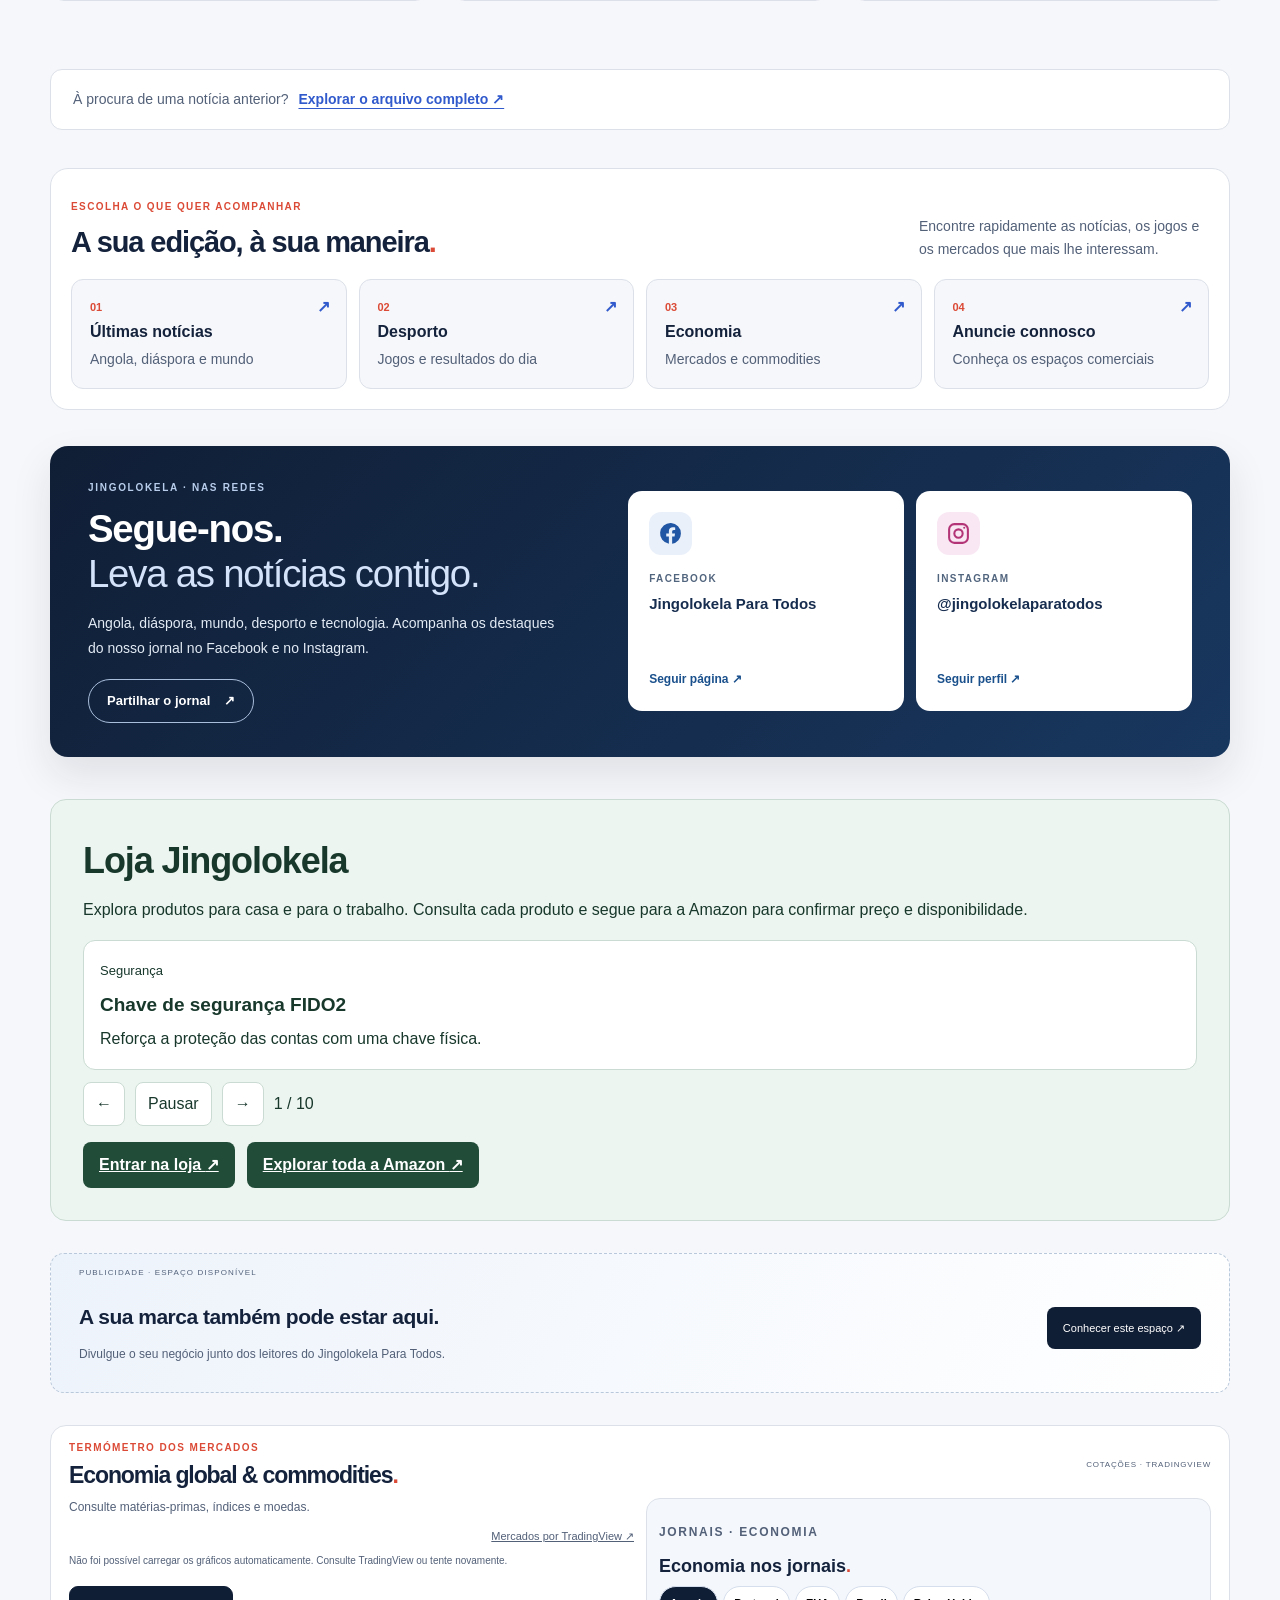
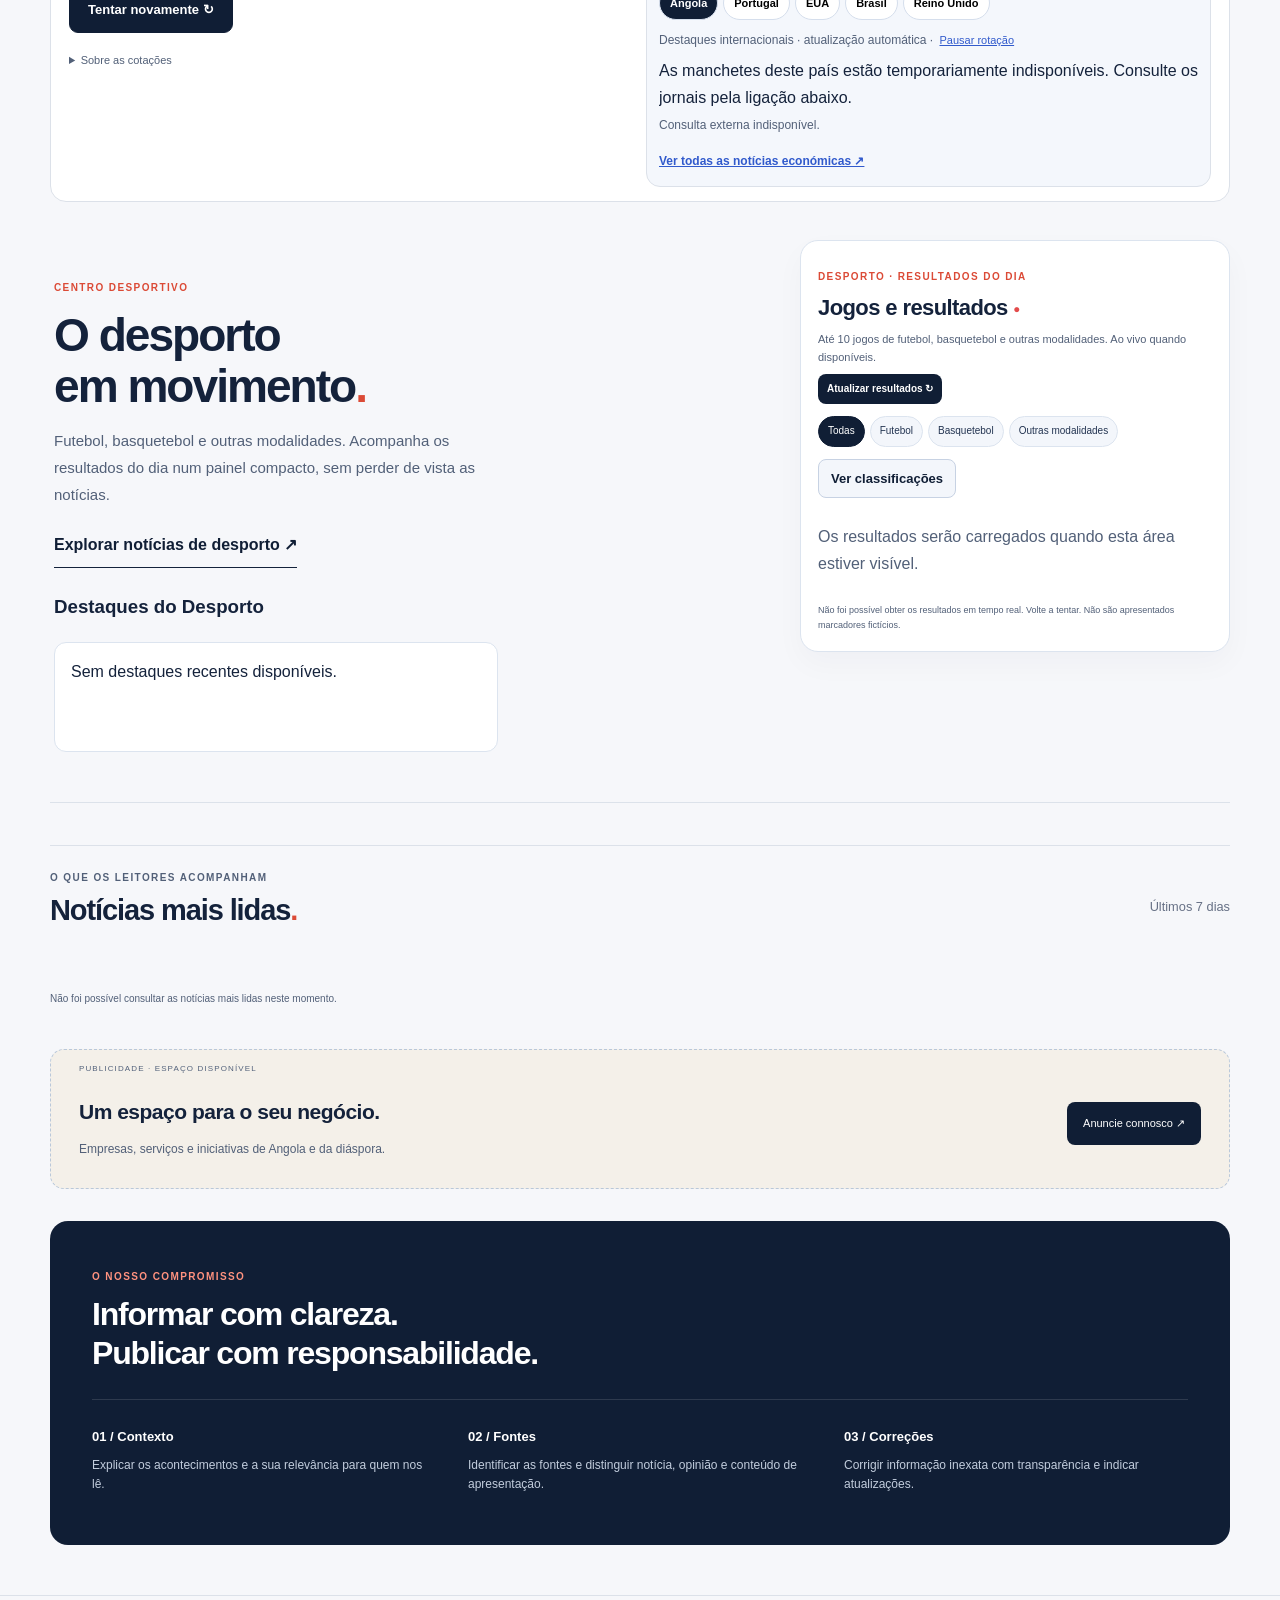
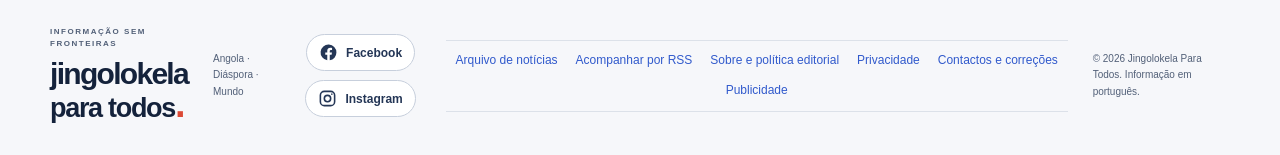
==== commit cc2bc0cf: "Prioritize news, curate seven highlights, add politics filter and branded shop" ====
--- a/index.html
+++ b/index.html
@@ -1,5 +1,5 @@
 <!doctype html>
-<html lang="pt-PT"><head><meta charset="utf-8"><script async src="https://pagead2.googlesyndication.com/pagead/js/adsbygoogle.js?client=ca-pub-3522762329557298" crossorigin="anonymous"></script><meta name="viewport" content="width=device-width,initial-scale=1"><meta name="description" content="Notícias em português: Angola, diáspora e o mundo. Informação com contexto e fontes identificadas."><meta name="theme-color" content="#101e35"><meta name="google-site-verification" content="3JgYeZrVzPszFqKxl-_oS1AXRlmqvoFW80tm0oUfxho"><meta name="google-site-verification" content="CYFuJZddPrhAhJlbT3TT4IwlVIBInQogpSNalslZWf4"><link rel="alternate" type="application/rss+xml" title="Jingolokela Para Todos — últimas notícias" href="https://www.jingolokela.com/feed.xml"><link rel="canonical" href="https://www.jingolokela.com/"><meta name="robots" content="index,follow,max-image-preview:large"><meta property="og:type" content="website"><meta property="og:locale" content="pt_PT"><meta property="og:site_name" content="Jingolokela Para Todos"><meta property="og:title" content="Jingolokela Para Todos — Angola, Diáspora e Mundo"><meta property="og:description" content="Notícias em português, com contexto e fontes identificadas: Angola, diáspora, mundo, desporto, tecnologia e oportunidades."><meta property="og:url" content="https://www.jingolokela.com/"><meta name="twitter:card" content="summary_large_image"><meta property="og:image" content="https://www.jingolokela.com/media/jingolokela-partilha.png"><meta property="og:image:type" content="image/png"><meta property="og:image:width" content="1200"><meta property="og:image:height" content="630"><meta property="og:image:alt" content="Jingolokela Para Todos — Informação sem fronteiras. Angola, Diáspora e Mundo."><meta name="twitter:image" content="https://www.jingolokela.com/media/jingolokela-partilha.png"><meta name="twitter:image:alt" content="Jingolokela Para Todos — Informação sem fronteiras. Angola, Diáspora e Mundo."><meta name="twitter:title" content="Jingolokela Para Todos"><meta name="twitter:description" content="Angola, diáspora e notícias do mundo numa visão global."><script type="application/ld+json">{"@context":"https://schema.org","@type":"NewsMediaOrganization","name":"Jingolokela Para Todos","url":"https://www.jingolokela.com/","description":"Portal de informação em português, com atenção a Angola, à diáspora e ao mundo.","inLanguage":"pt-PT"}</script><script type="application/ld+json">{"@context":"https://schema.org","@type":"WebSite","name":"Jingolokela Para Todos","url":"https://www.jingolokela.com/","inLanguage":"pt-PT"}</script><title>Jingolokela Para Todos — Notícias e contexto</title><link rel="stylesheet" href="style.css?v=mercados-compactos"><script src="config.js" defer></script><link rel="stylesheet" href="saved.css"><script src="saved.js" defer></script><script src="app.js?v=mercados-compactos" defer></script><script src="sports.js?v=sports-auto" defer></script><link rel="stylesheet" href="/community.css?v=20261031"><script src="/community.js?v=20261031" defer></script><style>
+<html lang="pt-PT"><head><meta charset="utf-8"><script async src="https://pagead2.googlesyndication.com/pagead/js/adsbygoogle.js?client=ca-pub-3522762329557298" crossorigin="anonymous"></script><meta name="viewport" content="width=device-width,initial-scale=1"><meta name="description" content="Notícias em português: Angola, diáspora e o mundo. Informação com contexto e fontes identificadas."><meta name="theme-color" content="#101e35"><meta name="google-site-verification" content="3JgYeZrVzPszFqKxl-_oS1AXRlmqvoFW80tm0oUfxho"><meta name="google-site-verification" content="CYFuJZddPrhAhJlbT3TT4IwlVIBInQogpSNalslZWf4"><link rel="alternate" type="application/rss+xml" title="Jingolokela Para Todos — últimas notícias" href="https://www.jingolokela.com/feed.xml"><link rel="canonical" href="https://www.jingolokela.com/"><meta name="robots" content="index,follow,max-image-preview:large"><meta property="og:type" content="website"><meta property="og:locale" content="pt_PT"><meta property="og:site_name" content="Jingolokela Para Todos"><meta property="og:title" content="Jingolokela Para Todos — Angola, Diáspora e Mundo"><meta property="og:description" content="Notícias em português, com contexto e fontes identificadas: Angola, diáspora, mundo, desporto, tecnologia e oportunidades."><meta property="og:url" content="https://www.jingolokela.com/"><meta name="twitter:card" content="summary_large_image"><meta property="og:image" content="https://www.jingolokela.com/media/jingolokela-partilha.png"><meta property="og:image:type" content="image/png"><meta property="og:image:width" content="1200"><meta property="og:image:height" content="630"><meta property="og:image:alt" content="Jingolokela Para Todos — Informação sem fronteiras. Angola, Diáspora e Mundo."><meta name="twitter:image" content="https://www.jingolokela.com/media/jingolokela-partilha.png"><meta name="twitter:image:alt" content="Jingolokela Para Todos — Informação sem fronteiras. Angola, Diáspora e Mundo."><meta name="twitter:title" content="Jingolokela Para Todos"><meta name="twitter:description" content="Angola, diáspora e notícias do mundo numa visão global."><script type="application/ld+json">{"@context":"https://schema.org","@type":"NewsMediaOrganization","name":"Jingolokela Para Todos","url":"https://www.jingolokela.com/","description":"Portal de informação em português, com atenção a Angola, à diáspora e ao mundo.","inLanguage":"pt-PT"}</script><script type="application/ld+json">{"@context":"https://schema.org","@type":"WebSite","name":"Jingolokela Para Todos","url":"https://www.jingolokela.com/","inLanguage":"pt-PT"}</script><title>Jingolokela Para Todos — Notícias e contexto</title><link rel="stylesheet" href="style.css?v=mercados-compactos"><script src="config.js" defer></script><link rel="stylesheet" href="saved.css"><script src="saved.js" defer></script><script src="app.js?v=edicao-20261119" defer></script><script src="sports.js?v=sports-auto" defer></script><link rel="stylesheet" href="/community.css?v=20261031"><script src="/community.js?v=20261119" defer></script><style>
 #categories .portal-shop-link{display:inline-flex;align-items:center;flex-shrink:0;white-space:nowrap;padding:9px 18px;border-radius:8px;background:#e7ebf2;color:var(--navy);font-size:12px;font-weight:700;text-decoration:none}
 #categories .portal-shop-link:hover{text-decoration:underline}
 #categories .portal-shop-link:focus-visible{outline:3px solid #315acc;outline-offset:-3px}
@@ -67,22 +67,22 @@
   controls.hidden = false;
   sync();
 });
-</script></head>
-<body><a class="skip" href="#conteudo">Saltar para o conteúdo</a><div class="utility"><span>INFORMAÇÃO EM PORTUGUÊS · UMA VISÃO GLOBAL</span><time id="date"></time></div><header class="masthead"><a href="./" class="brand" aria-label="Jingolokela Para Todos, início"><span class="brand-kicker">INFORMAÇÃO SEM FRONTEIRAS</span>jingolokela<span class="brand-bottom">para todos<i aria-hidden="true">.</i></span></a><p>Uma visão global.<br>Uma ligação a Angola.</p><a href="./anunciar.html" class="advertise-nav">Anuncie connosco ↗</a><a href="#sobre" class="about-link">O nosso compromisso ↗</a><div class="social-links header-social-links" aria-label="Redes sociais oficiais do Jingolokela Para Todos"><a class="social-link" href="https://www.facebook.com/profile.php?id=61596112431278" target="_blank" rel="noopener noreferrer" aria-label="Seguir Jingolokela Para Todos no Facebook" title="Jingolokela Para Todos no Facebook"><svg viewBox="0 0 24 24" fill="currentColor" aria-hidden="true"><path d="M22 12a10 10 0 1 0-11.56 9.88v-6.98H7.9V12h2.54V9.9c0-2.5 1.5-3.88 3.8-3.88 1.1 0 2.25.2 2.25.2v2.48h-1.27c-1.25 0-1.64.77-1.64 1.56V12h2.78l-.45 2.9h-2.33v6.98A10 10 0 0 0 22 12Z"/></svg></a><a class="social-link" href="https://www.instagram.com/jingolokelaparatodos/" target="_blank" rel="noopener noreferrer" aria-label="Seguir Jingolokela Para Todos no Instagram" title="@jingolokelaparatodos no Instagram"><svg viewBox="0 0 24 24" fill="none" stroke="currentColor" stroke-width="2" stroke-linecap="round" stroke-linejoin="round" aria-hidden="true"><rect x="3" y="3" width="18" height="18" rx="5"/><circle cx="12" cy="12" r="4"/><circle cx="17.5" cy="6.5" r="1" fill="currentColor" stroke="none"/></svg></a></div></header><nav aria-label="Secções"><div id="categories"><a class="portal-shop-link" href="https://protege-o-teu-negocio.foldedglass2.chatgpt.site">Loja</a></div></nav><main id="conteudo"><div class="edition"><span class="dot"></span><strong>EDIÇÃO DIÁRIA</strong><span>Angola · Diáspora · Atualidade global</span></div><section class="intro"><div><p class="eyebrow">OLHAR GLOBAL. RAÍZES ANGOLANAS.</p><h1>O mundo, mais<br><em>perto de todos.</em></h1><p class="lead">Atualidade, contexto e oportunidades. Um espaço em português para ligar Angola, a diáspora e o mundo.</p></div><section id="destaques" class="news-carousel" tabindex="0" aria-label="Destaques em rotação" aria-roledescription="carrossel"><div class="carousel-backdrop" id="slide-art" aria-hidden="true"></div><div class="carousel-content"><p class="eyebrow">MAIS NOTÍCIAS · <span id="slide-category">A nossa edição</span></p><h2><a id="slide-title" aria-disabled="true" tabindex="-1">A carregar os destaques…</a></h2><p id="slide-summary">Todas as perspetivas, num só lugar.</p><p id="slide-meta" class="slide-meta"></p><a id="slide-open" class="carousel-read" aria-disabled="true" tabindex="-1">Ler notícia ↗</a></div><div class="carousel-progress" aria-hidden="true"><span></span></div><div class="carousel-controls"><span id="slide-counter" role="status" aria-live="off">—</span><div><button id="slide-prev" aria-label="Notícia anterior">←</button><button id="slide-toggle" aria-label="Pausar carrossel">Pausar</button><button id="slide-next" aria-label="Notícia seguinte">→</button></div></div></section></section><section class="quick-access" aria-labelledby="quick-access-title"><div class="quick-access-head"><div><p class="eyebrow">ESCOLHA O QUE QUER ACOMPANHAR</p><h2 id="quick-access-title">A sua edição, à sua maneira<span class="heading-dot">.</span></h2></div><p>Encontre rapidamente as notícias, os jogos e os mercados que mais lhe interessam.</p></div><div class="quick-access-grid"><a href="#feed-title" class="quick-access-item"><span aria-hidden="true">01</span><strong>Últimas notícias</strong><small>Angola, diáspora e mundo</small><b aria-hidden="true">↗</b></a><a href="#sports-live" class="quick-access-item"><span aria-hidden="true">02</span><strong>Desporto</strong><small>Jogos e resultados do dia</small><b aria-hidden="true">↗</b></a><a href="#markets-title" class="quick-access-item"><span aria-hidden="true">03</span><strong>Economia</strong><small>Mercados e commodities</small><b aria-hidden="true">↗</b></a><a href="./anunciar.html" class="quick-access-item"><span aria-hidden="true">04</span><strong>Anuncie connosco</strong><small>Conheça os espaços comerciais</small><b aria-hidden="true">↗</b></a></div></section><section id="seguir" class="follow-hub" aria-labelledby="follow-title"><div class="follow-hub-copy"><p class="eyebrow">JINGOLOKELA · NAS REDES</p><h2 id="follow-title">Segue-nos.<br><em>Leva as notícias contigo.</em></h2><p>Angola, diáspora, mundo, desporto e tecnologia. Acompanha os destaques do nosso jornal no Facebook e no Instagram.</p><div class="follow-hub-actions"><button id="follow-share-link" class="follow-share-action" type="button">Partilhar o jornal <span aria-hidden="true">↗</span></button><span id="follow-share-status" class="follow-share-status" role="status" aria-live="polite"></span></div></div><div class="follow-hub-grid" aria-label="Contas oficiais do jornal"><a class="follow-card follow-card-facebook" href="https://www.facebook.com/profile.php?id=61596112431278" target="_blank" rel="noopener noreferrer" aria-label="Seguir o Jingolokela Para Todos no Facebook"><span class="follow-icon" aria-hidden="true"><svg viewBox="0 0 24 24" width="25" height="25" fill="currentColor" aria-hidden="true"><path d="M22 12a10 10 0 1 0-11.56 9.88v-6.98H7.9V12h2.54V9.9c0-2.5 1.5-3.88 3.8-3.88 1.1 0 2.25.2 2.25.2v2.48h-1.27c-1.25 0-1.64.77-1.64 1.56V12h2.78l-.45 2.9h-2.33v6.98A10 10 0 0 0 22 12Z"/></svg></span><span class="follow-network">FACEBOOK</span><strong>Jingolokela Para Todos</strong><span class="follow-card-action">Seguir página <span aria-hidden="true">↗</span></span></a><a class="follow-card follow-card-instagram" href="https://www.instagram.com/jingolokelaparatodos/" target="_blank" rel="noopener noreferrer" aria-label="Seguir @jingolokelaparatodos no Instagram"><span class="follow-icon" aria-hidden="true"><svg viewBox="0 0 24 24" width="25" height="25" fill="none" stroke="currentColor" stroke-width="2" stroke-linecap="round" stroke-linejoin="round" aria-hidden="true"><rect x="3" y="3" width="18" height="18" rx="5"/><circle cx="12" cy="12" r="4"/><circle cx="17.5" cy="6.5" r="1" fill="currentColor" stroke="none"/></svg></span><span class="follow-network">INSTAGRAM</span><strong>@jingolokelaparatodos</strong><span class="follow-card-action">Seguir perfil <span aria-hidden="true">↗</span></span></a></div></section><aside class="shop-showcase" aria-labelledby="shop-showcase-title">
+</script><link rel="stylesheet" href="/home-refresh.css?v=20261119"></head>
+<body><a class="skip" href="#conteudo">Saltar para o conteúdo</a><div class="utility"><span>INFORMAÇÃO EM PORTUGUÊS · UMA VISÃO GLOBAL</span><time id="date"></time></div><header class="masthead"><a href="./" class="brand" aria-label="Jingolokela Para Todos, início"><span class="brand-kicker">INFORMAÇÃO SEM FRONTEIRAS</span>jingolokela<span class="brand-bottom">para todos<i aria-hidden="true">.</i></span></a><p>Uma visão global.<br>Uma ligação a Angola.</p><a href="./anunciar.html" class="advertise-nav">Anuncie connosco ↗</a><a href="#sobre" class="about-link">O nosso compromisso ↗</a><div class="social-links header-social-links" aria-label="Redes sociais oficiais do Jingolokela Para Todos"><a class="social-link" href="https://www.facebook.com/profile.php?id=61596112431278" target="_blank" rel="noopener noreferrer" aria-label="Seguir Jingolokela Para Todos no Facebook" title="Jingolokela Para Todos no Facebook"><svg viewBox="0 0 24 24" fill="currentColor" aria-hidden="true"><path d="M22 12a10 10 0 1 0-11.56 9.88v-6.98H7.9V12h2.54V9.9c0-2.5 1.5-3.88 3.8-3.88 1.1 0 2.25.2 2.25.2v2.48h-1.27c-1.25 0-1.64.77-1.64 1.56V12h2.78l-.45 2.9h-2.33v6.98A10 10 0 0 0 22 12Z"/></svg></a><a class="social-link" href="https://www.instagram.com/jingolokelaparatodos/" target="_blank" rel="noopener noreferrer" aria-label="Seguir Jingolokela Para Todos no Instagram" title="@jingolokelaparatodos no Instagram"><svg viewBox="0 0 24 24" fill="none" stroke="currentColor" stroke-width="2" stroke-linecap="round" stroke-linejoin="round" aria-hidden="true"><rect x="3" y="3" width="18" height="18" rx="5"/><circle cx="12" cy="12" r="4"/><circle cx="17.5" cy="6.5" r="1" fill="currentColor" stroke="none"/></svg></a></div></header><nav aria-label="Secções"><div id="categories"><a class="portal-shop-link" href="/loja.html">Loja</a></div></nav><main id="conteudo"><div class="edition"><span class="dot"></span><strong>EDIÇÃO DIÁRIA</strong><span>Angola · Diáspora · Atualidade global</span></div><section class="intro"><div class="edition-intro-copy"><p class="eyebrow">OLHAR GLOBAL. RAÍZES ANGOLANAS.</p><h1>O essencial, <em>mais perto de si.</em></h1><p class="lead">Angola, diáspora e mundo. Notícias com fontes, contexto e uma visão global.</p></div><section id="destaques" class="news-carousel" tabindex="0" aria-label="Destaques em rotação" aria-roledescription="carrossel"><div class="carousel-backdrop" id="slide-art" aria-hidden="true"></div><div class="carousel-content"><p class="eyebrow">EM DESTAQUE · <span id="slide-category">A nossa edição</span></p><h2><a id="slide-title" aria-disabled="true" tabindex="-1">A carregar os destaques…</a></h2><p id="slide-summary">Todas as perspetivas, num só lugar.</p><p id="slide-meta" class="slide-meta"></p><a id="slide-open" class="carousel-read" aria-disabled="true" tabindex="-1">Ler notícia ↗</a></div><div class="carousel-progress" aria-hidden="true"><span></span></div><div class="carousel-controls"><span id="slide-counter" role="status" aria-live="off">—</span><div><button id="slide-prev" aria-label="Notícia anterior">←</button><button id="slide-toggle" aria-label="Pausar carrossel">Pausar</button><button id="slide-next" aria-label="Notícia seguinte">→</button></div></div></section><aside class="lead-headlines" id="lead-headlines" aria-labelledby="lead-news-title"><h2 id="lead-news-title">Também em destaque</h2><div id="lead-news"></div><a class="edition-all" href="#feed-title">Explorar a edição</a></aside></section><section class="feed" aria-labelledby="feed-title"><div class="section-heading"><div><p class="eyebrow">EXPLORE A NOSSA EDIÇÃO</p><h2 id="feed-title">O que merece a sua atenção<span class="heading-dot">.</span></h2></div><div class="feed-tools"><label class="search"><span class="sr-only">Pesquisar artigos</span><input id="search" type="search" placeholder="Pesquisar por tema…"><span aria-hidden="true">⌕</span></label><button type="button" data-open-saved aria-haspopup="dialog" aria-controls="saved-news">Guardadas (<span data-saved-count>0</span>)</button></div></div><p id="notice" class="notice" role="status">A carregar as notícias da nossa edição…</p><p id="section-status" class="section-status" role="status" aria-live="polite"></p><div class="editorial-update"><span id="editorial-updated" role="status" aria-live="polite">A consultar a edição mais recente…</span><button id="editorial-refresh" type="button">Atualizar notícias ↻</button></div><div id="articles" class="grid"></div><button id="show-all" class="show-all" hidden>Ver todas as notícias</button><p class="archive-entry">À procura de uma notícia anterior? <a href="/arquivo.html">Explorar o arquivo completo ↗</a></p><p id="empty" class="empty" hidden>Nenhum artigo encontrado. Experimente outra pesquisa ou secção.</p><button id="back-all" class="show-all" type="button" hidden>Explorar todas as notícias</button></section><section class="quick-access" aria-labelledby="quick-access-title"><div class="quick-access-head"><div><p class="eyebrow">ESCOLHA O QUE QUER ACOMPANHAR</p><h2 id="quick-access-title">A sua edição, à sua maneira<span class="heading-dot">.</span></h2></div><p>Encontre rapidamente as notícias, os jogos e os mercados que mais lhe interessam.</p></div><div class="quick-access-grid"><a href="#feed-title" class="quick-access-item"><span aria-hidden="true">01</span><strong>Últimas notícias</strong><small>Angola, diáspora e mundo</small><b aria-hidden="true">↗</b></a><a href="#sports-live" class="quick-access-item"><span aria-hidden="true">02</span><strong>Desporto</strong><small>Jogos e resultados do dia</small><b aria-hidden="true">↗</b></a><a href="#markets-title" class="quick-access-item"><span aria-hidden="true">03</span><strong>Economia</strong><small>Mercados e commodities</small><b aria-hidden="true">↗</b></a><a href="./anunciar.html" class="quick-access-item"><span aria-hidden="true">04</span><strong>Anuncie connosco</strong><small>Conheça os espaços comerciais</small><b aria-hidden="true">↗</b></a></div></section><section id="seguir" class="follow-hub" aria-labelledby="follow-title"><div class="follow-hub-copy"><p class="eyebrow">JINGOLOKELA · NAS REDES</p><h2 id="follow-title">Segue-nos.<br><em>Leva as notícias contigo.</em></h2><p>Angola, diáspora, mundo, desporto e tecnologia. Acompanha os destaques do nosso jornal no Facebook e no Instagram.</p><div class="follow-hub-actions"><button id="follow-share-link" class="follow-share-action" type="button">Partilhar o jornal <span aria-hidden="true">↗</span></button><span id="follow-share-status" class="follow-share-status" role="status" aria-live="polite"></span></div></div><div class="follow-hub-grid" aria-label="Contas oficiais do jornal"><a class="follow-card follow-card-facebook" href="https://www.facebook.com/profile.php?id=61596112431278" target="_blank" rel="noopener noreferrer" aria-label="Seguir o Jingolokela Para Todos no Facebook"><span class="follow-icon" aria-hidden="true"><svg viewBox="0 0 24 24" width="25" height="25" fill="currentColor" aria-hidden="true"><path d="M22 12a10 10 0 1 0-11.56 9.88v-6.98H7.9V12h2.54V9.9c0-2.5 1.5-3.88 3.8-3.88 1.1 0 2.25.2 2.25.2v2.48h-1.27c-1.25 0-1.64.77-1.64 1.56V12h2.78l-.45 2.9h-2.33v6.98A10 10 0 0 0 22 12Z"/></svg></span><span class="follow-network">FACEBOOK</span><strong>Jingolokela Para Todos</strong><span class="follow-card-action">Seguir página <span aria-hidden="true">↗</span></span></a><a class="follow-card follow-card-instagram" href="https://www.instagram.com/jingolokelaparatodos/" target="_blank" rel="noopener noreferrer" aria-label="Seguir @jingolokelaparatodos no Instagram"><span class="follow-icon" aria-hidden="true"><svg viewBox="0 0 24 24" width="25" height="25" fill="none" stroke="currentColor" stroke-width="2" stroke-linecap="round" stroke-linejoin="round" aria-hidden="true"><rect x="3" y="3" width="18" height="18" rx="5"/><circle cx="12" cy="12" r="4"/><circle cx="17.5" cy="6.5" r="1" fill="currentColor" stroke="none"/></svg></span><span class="follow-network">INSTAGRAM</span><strong>@jingolokelaparatodos</strong><span class="follow-card-action">Seguir perfil <span aria-hidden="true">↗</span></span></a></div></section><aside class="shop-showcase" aria-labelledby="shop-showcase-title">
   <span class="ad-tag">PUBLICIDADE · LOJA</span>
-  <h2 id="shop-showcase-title">Loja de compras</h2>
-  <p class="shop-showcase-intro">Explora produtos para casa e para o trabalho. Na loja, encontras os links para comprar na Amazon.</p>
+  <h2 id="shop-showcase-title">Loja Jingolokela</h2>
+  <p class="shop-showcase-intro">Explora produtos para casa e para o trabalho. Consulta cada produto e segue para a Amazon para confirmar preço e disponibilidade.</p>
   <div class="shop-showcase-grid" id="shop-products">
-    <a class="shop-showcase-card" href="https://protege-o-teu-negocio.foldedglass2.chatgpt.site/#equipamentos"><small>Segurança</small><h3>Chave de segurança FIDO2</h3><p>Reforça a proteção das contas com uma chave física.</p></a>
-    <a class="shop-showcase-card" href="https://protege-o-teu-negocio.foldedglass2.chatgpt.site/#equipamentos"><small>Tecnologia</small><h3>SSD externo Samsung T7 de 1 TB</h3><p>Guarda cópias de segurança dos teus ficheiros.</p></a>
-    <a class="shop-showcase-card" href="https://protege-o-teu-negocio.foldedglass2.chatgpt.site/#equipamentos"><small>Tecnologia</small><h3>Router TP-Link Archer AX23</h3><p>Cria uma rede Wi-Fi separada para convidados.</p></a>
-    <a class="shop-showcase-card" href="https://protege-o-teu-negocio.foldedglass2.chatgpt.site/#equipamentos"><small>Segurança</small><h3>Câmara Wi-Fi Tapo C210</h3><p>Acompanha à distância uma divisão de casa ou do negócio.</p></a>
-    <a class="shop-showcase-card" href="https://protege-o-teu-negocio.foldedglass2.chatgpt.site/#equipamentos"><small>Tecnologia</small><h3>Bateria externa INIU</h3><p>Carrega o telemóvel quando estás fora de casa.</p></a>
-    <a class="shop-showcase-card" href="https://protege-o-teu-negocio.foldedglass2.chatgpt.site/#equipamentos"><small>Tecnologia</small><h3>Base USB-C ICY BOX</h3><p>Liga monitores e acessórios ao portátil.</p></a>
-    <a class="shop-showcase-card" href="https://protege-o-teu-negocio.foldedglass2.chatgpt.site/#casa-dia-a-dia"><small>Casa</small><h3>Pilhas AA Amazon Basics</h3><p>Um conjunto de 20 pilhas para aparelhos do dia a dia.</p></a>
-    <a class="shop-showcase-card" href="https://protege-o-teu-negocio.foldedglass2.chatgpt.site/#casa-dia-a-dia"><small>Casa</small><h3>Aspirador sem fios VACTechPro V15</h3><p>Para limpezas rápidas em casa ou no escritório.</p></a>
-    <a class="shop-showcase-card" href="https://www.amazon.es/-/pt/dp/B01CG0TO76?tag=protegeoteune-21" rel="sponsored"><small>Amazon · Link de afiliado</small><h3>Pilhas de botão Duracell CR2032</h3><p>Para comandos e outros dispositivos compatíveis com pilhas CR2032 de 3 V.</p></a>
-    <a class="shop-showcase-card" href="https://www.amazon.es/-/pt/dp/B0DJGCX6Q2?tag=protegeoteune-21" rel="sponsored"><small>Amazon · Link de afiliado</small><h3>Amazon Fire TV Stick HD</h3><p>Para ver serviços de streaming num televisor com entrada HDMI.</p></a>
+    <a class="shop-showcase-card" href="/loja.html#fido2"><small>Segurança</small><h3>Chave de segurança FIDO2</h3><p>Reforça a proteção das contas com uma chave física.</p></a>
+    <a class="shop-showcase-card" href="/loja.html#samsung-t7"><small>Tecnologia</small><h3>SSD externo Samsung T7 de 1 TB</h3><p>Guarda cópias de segurança dos teus ficheiros.</p></a>
+    <a class="shop-showcase-card" href="/loja.html#archer-ax23"><small>Tecnologia</small><h3>Router TP-Link Archer AX23</h3><p>Cria uma rede Wi-Fi separada para convidados.</p></a>
+    <a class="shop-showcase-card" href="/loja.html#tapo-c210"><small>Segurança</small><h3>Câmara Wi-Fi Tapo C210</h3><p>Acompanha à distância uma divisão de casa ou do negócio.</p></a>
+    <a class="shop-showcase-card" href="/loja.html#iniu"><small>Tecnologia</small><h3>Bateria externa INIU</h3><p>Carrega o telemóvel quando estás fora de casa.</p></a>
+    <a class="shop-showcase-card" href="/loja.html#icy-box"><small>Tecnologia</small><h3>Base USB-C ICY BOX</h3><p>Liga monitores e acessórios ao portátil.</p></a>
+    <a class="shop-showcase-card" href="/loja.html#pilhas-aa"><small>Casa</small><h3>Pilhas AA Amazon Basics</h3><p>Um conjunto de 20 pilhas para aparelhos do dia a dia.</p></a>
+    <a class="shop-showcase-card" href="/loja.html#vactechpro"><small>Casa</small><h3>Aspirador sem fios VACTechPro V15</h3><p>Para limpezas rápidas em casa ou no escritório.</p></a>
+    <a class="shop-showcase-card" href="/loja.html#duracell-cr2032" rel="sponsored"><small>Amazon · Link de afiliado</small><h3>Pilhas de botão Duracell CR2032</h3><p>Para comandos e outros dispositivos compatíveis com pilhas CR2032 de 3 V.</p></a>
+    <a class="shop-showcase-card" href="/loja.html#fire-tv" rel="sponsored"><small>Amazon · Link de afiliado</small><h3>Amazon Fire TV Stick HD</h3><p>Para ver serviços de streaming num televisor com entrada HDMI.</p></a>
   </div>
   <div class="shop-carousel-controls" hidden>
     <button type="button" data-shop-prev aria-label="Produto anterior">←</button>
@@ -91,7 +91,7 @@
     <span data-shop-position></span>
   </div>
   <div class="shop-showcase-actions">
-    <a class="shop-showcase-cta" href="https://protege-o-teu-negocio.foldedglass2.chatgpt.site/">Entrar na loja <span aria-hidden="true">↗</span></a>
+    <a class="shop-showcase-cta" href="/loja.html">Entrar na loja <span aria-hidden="true">↗</span></a>
     <a class="shop-showcase-cta" href="https://www.amazon.es/?tag=protegeoteune-21" rel="sponsored">Explorar toda a Amazon <span aria-hidden="true">↗</span></a>
   </div>
 </aside>
@@ -100,7 +100,7 @@
 <div class="sports-live-filters" role="group" aria-label="Filtrar resultados por modalidade"><button type="button" data-sport-filter="all" aria-pressed="true">Todas</button><button type="button" data-sport-filter="soccer" aria-pressed="false">Futebol</button><button type="button" data-sport-filter="basketball" aria-pressed="false">Basquetebol</button><button type="button" data-sport-filter="other" aria-pressed="false">Outras modalidades</button></div>
 <div id="sports-scores" class="sports-scores" tabindex="0" role="region" aria-label="Lista de jogos" aria-live="polite"><p>Os resultados serão carregados quando esta área estiver visível.</p></div>
 <p id="sports-status" class="sports-status">Dados de terceiros sujeitos a disponibilidade e possível atraso. Os resultados são informativos e não constituem informação para apostas.</p>
-</section></div><aside class="tech-equipment" aria-labelledby="tech-equipment-title"><h2 id="tech-equipment-title">Equipamentos recomendados</h2><p>Faz cópias de segurança dos teus ficheiros? Vê o que convém verificar antes de escolher um SSD externo.</p><a href="https://protege-o-teu-negocio.foldedglass2.chatgpt.site#equipamentos">Consultar equipamentos na loja</a></aside><section class="feed" aria-labelledby="feed-title"><div class="section-heading"><div><p class="eyebrow">EXPLORE A NOSSA EDIÇÃO</p><h2 id="feed-title">O que merece a sua atenção<span class="heading-dot">.</span></h2></div><div class="feed-tools"><label class="search"><span class="sr-only">Pesquisar artigos</span><input id="search" type="search" placeholder="Pesquisar por tema…"><span aria-hidden="true">⌕</span></label><button type="button" data-open-saved aria-haspopup="dialog" aria-controls="saved-news">Guardadas (<span data-saved-count>0</span>)</button></div></div><p id="notice" class="notice" role="status">A carregar as notícias da nossa edição…</p><p id="section-status" class="section-status" role="status" aria-live="polite"></p><div class="editorial-update"><span id="editorial-updated" role="status" aria-live="polite">A consultar a edição mais recente…</span><button id="editorial-refresh" type="button">Atualizar notícias ↻</button></div><div id="articles" class="grid"></div><button id="show-all" class="show-all" hidden>Ver todas as notícias</button><p class="archive-entry">À procura de uma notícia anterior? <a href="/arquivo.html">Explorar o arquivo completo ↗</a></p><p id="empty" class="empty" hidden>Nenhum artigo encontrado. Experimente outra pesquisa ou secção.</p><button id="back-all" class="show-all" type="button" hidden>Explorar todas as notícias</button></section><section id="voz-do-leitor" class="reader-voice" aria-labelledby="reader-voice-title"><div class="section-heading"><div><p class="eyebrow">PARTICIPAÇÃO · COMUNIDADE</p><h2 id="reader-voice-title">A Voz do Leitor<span class="heading-dot">.</span></h2></div></div><p>Queremos conhecer a tua opinião. Participa nas sondagens do Jingolokela Para Todos.</p><div id="reader-poll" aria-live="polite"><p id="reader-poll-status">A carregar a sondagem…</p></div><p class="reader-poll-note">As sondagens refletem apenas as respostas dos participantes e não são estudos representativos.</p></section><section class="popular-news" aria-labelledby="popular-title"><div class="section-heading"><div><p class="eyebrow">O QUE OS LEITORES ACOMPANHAM</p><h2 id="popular-title">Notícias mais lidas<span class="heading-dot">.</span></h2></div><span class="popular-period">Últimos 7 dias</span></div><ol id="popular-list" class="popular-list"><li>A consultar leituras recentes…</li></ol><p id="popular-status" class="market-note" role="status"></p></section><aside class="ad-slot ad-slot-secondary" data-ad-placement="between_sections" aria-label="Espaço publicitário para empresas"><span class="ad-tag">PUBLICIDADE · ESPAÇO DISPONÍVEL</span><div><p>Um espaço para o seu negócio.</p><span>Empresas, serviços e iniciativas de Angola e da diáspora.</span></div><a href="./anunciar.html?formato=Faixa+entre+secções">Anuncie connosco ↗</a></aside><section id="sobre" class="manifesto"><p class="eyebrow">O NOSSO COMPROMISSO</p><h2>Informar com clareza.<br>Publicar com responsabilidade.</h2><div class="principles"><p><strong>01 / Contexto</strong>Explicar os acontecimentos e a sua relevância para quem nos lê.</p><p><strong>02 / Fontes</strong>Identificar as fontes e distinguir notícia, opinião e conteúdo de apresentação.</p><p><strong>03 / Correções</strong>Corrigir informação inexata com transparência e indicar atualizações.</p></div></section></main><footer><a href="./" class="brand"><span class="brand-kicker">INFORMAÇÃO SEM FRONTEIRAS</span>jingolokela<span class="brand-bottom">para todos<i aria-hidden="true">.</i></span></a><p>Angola · Diáspora · Mundo</p><div class="social-links footer-social-links" aria-label="Redes sociais oficiais do Jingolokela Para Todos"><a class="social-link" href="https://www.facebook.com/profile.php?id=61596112431278" target="_blank" rel="noopener noreferrer" aria-label="Seguir Jingolokela Para Todos no Facebook" title="Jingolokela Para Todos no Facebook"><svg viewBox="0 0 24 24" fill="currentColor" aria-hidden="true"><path d="M22 12a10 10 0 1 0-11.56 9.88v-6.98H7.9V12h2.54V9.9c0-2.5 1.5-3.88 3.8-3.88 1.1 0 2.25.2 2.25.2v2.48h-1.27c-1.25 0-1.64.77-1.64 1.56V12h2.78l-.45 2.9h-2.33v6.98A10 10 0 0 0 22 12Z"/></svg><span>Facebook</span></a><a class="social-link" href="https://www.instagram.com/jingolokelaparatodos/" target="_blank" rel="noopener noreferrer" aria-label="Seguir Jingolokela Para Todos no Instagram" title="@jingolokelaparatodos no Instagram"><svg viewBox="0 0 24 24" fill="none" stroke="currentColor" stroke-width="2" stroke-linecap="round" stroke-linejoin="round" aria-hidden="true"><rect x="3" y="3" width="18" height="18" rx="5"/><circle cx="12" cy="12" r="4"/><circle cx="17.5" cy="6.5" r="1" fill="currentColor" stroke="none"/></svg><span>Instagram</span></a></div><nav class="legal-links" aria-label="Informações institucionais"><a href="/arquivo.html">Arquivo de notícias</a><a href="/feed.xml">Acompanhar por RSS</a><a href="/sobre.html">Sobre e política editorial</a><a href="/privacidade.html">Privacidade</a><a href="/contactos.html">Contactos e correções</a><a href="/anunciar.html">Publicidade</a></nav><small>© <span id="year"></span> Jingolokela Para Todos. Informação em português.</small></footer><dialog id="reader" aria-labelledby="reader-title"><button id="close-reader" class="close" aria-label="Fechar artigo">Fechar ×</button><p id="reader-category" class="eyebrow"></p><h2 id="reader-title"></h2><p id="reader-meta" class="meta"></p><div class="reading-tools" aria-label="Opções de leitura"><span id="reader-time"></span><div><button id="reader-smaller" type="button" aria-label="Diminuir tamanho do texto">A−</button><button id="reader-larger" type="button" aria-label="Aumentar tamanho do texto">A+</button></div><div class="saved-tools"><button id="reader-save" type="button" aria-pressed="false" hidden>Guardar notícia</button><button type="button" data-open-saved aria-haspopup="dialog" aria-controls="saved-news">Guardadas (<span data-saved-count>0</span>)</button></div><a href="/feed.xml">Acompanhar por RSS ↗</a></div><figure id="reader-image" hidden></figure><div id="reader-body"></div><a id="reader-source" target="_blank" rel="noopener noreferrer" hidden>Consultar fonte original ↗</a><section id="related-section" class="related-section" hidden aria-labelledby="related-title"><h3 id="related-title">Continue a ler</h3><div id="related-articles" class="related-articles"></div></section><a id="article-permalink" class="share" href="#" target="_blank" rel="noopener noreferrer" hidden>Abrir página da notícia ↗</a><div class="share-tools" id="share-tools" hidden aria-label="Partilhar esta notícia"><a id="share-whatsapp" class="share" href="#" target="_blank" rel="noopener noreferrer">WhatsApp</a><a id="share-facebook" class="share" href="#" target="_blank" rel="noopener noreferrer">Facebook</a><a id="share-telegram" class="share" href="#" target="_blank" rel="noopener noreferrer">Telegram</a><button id="reader-native-share" class="share" type="button" hidden>Partilhar no telemóvel ↗</button><button id="share" class="share">Copiar ligação</button></div><p id="share-status" role="status"></p></dialog><noscript><p>Ative o JavaScript para pesquisar e ler os artigos.</p></noscript></body></html>
+</section></div><aside class="tech-equipment" aria-labelledby="tech-equipment-title"><h2 id="tech-equipment-title">Equipamentos recomendados</h2><p>Faz cópias de segurança dos teus ficheiros? Vê o que convém verificar antes de escolher um SSD externo.</p><a href="/loja.html#equipamentos">Consultar equipamentos na loja</a></aside><section hidden id="voz-do-leitor" class="reader-voice" aria-labelledby="reader-voice-title"><div class="section-heading"><div><p class="eyebrow">PARTICIPAÇÃO · COMUNIDADE</p><h2 id="reader-voice-title">A Voz do Leitor<span class="heading-dot">.</span></h2></div></div><p>Queremos conhecer a tua opinião. Participa nas sondagens do Jingolokela Para Todos.</p><div id="reader-poll" aria-live="polite"><p id="reader-poll-status">A carregar a sondagem…</p></div><p class="reader-poll-note">As sondagens refletem apenas as respostas dos participantes e não são estudos representativos.</p></section><section class="popular-news" aria-labelledby="popular-title"><div class="section-heading"><div><p class="eyebrow">O QUE OS LEITORES ACOMPANHAM</p><h2 id="popular-title">Notícias mais lidas<span class="heading-dot">.</span></h2></div><span class="popular-period">Últimos 7 dias</span></div><ol id="popular-list" class="popular-list"><li>A consultar leituras recentes…</li></ol><p id="popular-status" class="market-note" role="status"></p></section><aside class="ad-slot ad-slot-secondary" data-ad-placement="between_sections" aria-label="Espaço publicitário para empresas"><span class="ad-tag">PUBLICIDADE · ESPAÇO DISPONÍVEL</span><div><p>Um espaço para o seu negócio.</p><span>Empresas, serviços e iniciativas de Angola e da diáspora.</span></div><a href="./anunciar.html?formato=Faixa+entre+secções">Anuncie connosco ↗</a></aside><section id="sobre" class="manifesto"><p class="eyebrow">O NOSSO COMPROMISSO</p><h2>Informar com clareza.<br>Publicar com responsabilidade.</h2><div class="principles"><p><strong>01 / Contexto</strong>Explicar os acontecimentos e a sua relevância para quem nos lê.</p><p><strong>02 / Fontes</strong>Identificar as fontes e distinguir notícia, opinião e conteúdo de apresentação.</p><p><strong>03 / Correções</strong>Corrigir informação inexata com transparência e indicar atualizações.</p></div></section></main><footer><a href="./" class="brand"><span class="brand-kicker">INFORMAÇÃO SEM FRONTEIRAS</span>jingolokela<span class="brand-bottom">para todos<i aria-hidden="true">.</i></span></a><p>Angola · Diáspora · Mundo</p><div class="social-links footer-social-links" aria-label="Redes sociais oficiais do Jingolokela Para Todos"><a class="social-link" href="https://www.facebook.com/profile.php?id=61596112431278" target="_blank" rel="noopener noreferrer" aria-label="Seguir Jingolokela Para Todos no Facebook" title="Jingolokela Para Todos no Facebook"><svg viewBox="0 0 24 24" fill="currentColor" aria-hidden="true"><path d="M22 12a10 10 0 1 0-11.56 9.88v-6.98H7.9V12h2.54V9.9c0-2.5 1.5-3.88 3.8-3.88 1.1 0 2.25.2 2.25.2v2.48h-1.27c-1.25 0-1.64.77-1.64 1.56V12h2.78l-.45 2.9h-2.33v6.98A10 10 0 0 0 22 12Z"/></svg><span>Facebook</span></a><a class="social-link" href="https://www.instagram.com/jingolokelaparatodos/" target="_blank" rel="noopener noreferrer" aria-label="Seguir Jingolokela Para Todos no Instagram" title="@jingolokelaparatodos no Instagram"><svg viewBox="0 0 24 24" fill="none" stroke="currentColor" stroke-width="2" stroke-linecap="round" stroke-linejoin="round" aria-hidden="true"><rect x="3" y="3" width="18" height="18" rx="5"/><circle cx="12" cy="12" r="4"/><circle cx="17.5" cy="6.5" r="1" fill="currentColor" stroke="none"/></svg><span>Instagram</span></a></div><nav class="legal-links" aria-label="Informações institucionais"><a href="/arquivo.html">Arquivo de notícias</a><a href="/feed.xml">Acompanhar por RSS</a><a href="/sobre.html">Sobre e política editorial</a><a href="/privacidade.html">Privacidade</a><a href="/contactos.html">Contactos e correções</a><a href="/anunciar.html">Publicidade</a></nav><small>© <span id="year"></span> Jingolokela Para Todos. Informação em português.</small></footer><dialog id="reader" aria-labelledby="reader-title"><button id="close-reader" class="close" aria-label="Fechar artigo">Fechar ×</button><p id="reader-category" class="eyebrow"></p><h2 id="reader-title"></h2><p id="reader-meta" class="meta"></p><div class="reading-tools" aria-label="Opções de leitura"><span id="reader-time"></span><div><button id="reader-smaller" type="button" aria-label="Diminuir tamanho do texto">A−</button><button id="reader-larger" type="button" aria-label="Aumentar tamanho do texto">A+</button></div><div class="saved-tools"><button id="reader-save" type="button" aria-pressed="false" hidden>Guardar notícia</button><button type="button" data-open-saved aria-haspopup="dialog" aria-controls="saved-news">Guardadas (<span data-saved-count>0</span>)</button></div><a href="/feed.xml">Acompanhar por RSS ↗</a></div><figure id="reader-image" hidden></figure><div id="reader-body"></div><a id="reader-source" target="_blank" rel="noopener noreferrer" hidden>Consultar fonte original ↗</a><section id="related-section" class="related-section" hidden aria-labelledby="related-title"><h3 id="related-title">Continue a ler</h3><div id="related-articles" class="related-articles"></div></section><a id="article-permalink" class="share" href="#" target="_blank" rel="noopener noreferrer" hidden>Abrir página da notícia ↗</a><div class="share-tools" id="share-tools" hidden aria-label="Partilhar esta notícia"><a id="share-whatsapp" class="share" href="#" target="_blank" rel="noopener noreferrer">WhatsApp</a><a id="share-facebook" class="share" href="#" target="_blank" rel="noopener noreferrer">Facebook</a><a id="share-telegram" class="share" href="#" target="_blank" rel="noopener noreferrer">Telegram</a><button id="reader-native-share" class="share" type="button" hidden>Partilhar no telemóvel ↗</button><button id="share" class="share">Copiar ligação</button></div><p id="share-status" role="status"></p></dialog><noscript><p>Ative o JavaScript para pesquisar e ler os artigos.</p></noscript></body></html>
 
 
 
--- a/home-refresh.css
+++ b/home-refresh.css
@@ -0,0 +1,36 @@
+/* Editorial hierarchy: compact masthead, seven highlights and a visible news feed. */
+[hidden]{display:none!important}
+.masthead{padding-top:20px;padding-bottom:20px}
+.masthead .brand{font-size:40px}.masthead .brand-bottom{font-size:24px}
+.intro{grid-template-columns:minmax(0,1.65fr) minmax(260px,1fr);align-items:stretch;gap:22px;padding:20px 0 28px}
+.edition-intro-copy{grid-column:1/-1;display:flex;align-items:baseline;flex-wrap:wrap;gap:8px 24px}
+.edition-intro-copy .eyebrow{display:none}.edition-intro-copy h1{font-size:clamp(27px,3vw,40px);letter-spacing:-1.3px;margin:0}
+.edition-intro-copy .lead{font-size:15px;line-height:1.6;max-width:52ch;margin:0}
+.intro .news-carousel{min-height:440px}.intro .carousel-content{padding-top:130px}
+.intro .carousel-content h2{font-size:clamp(25px,2.5vw,35px)}
+.lead-headlines{background:#fff;border:1px solid var(--line);border-radius:18px;padding:24px;display:flex;flex-direction:column;min-width:0}
+.lead-headlines h2{font-size:18px;letter-spacing:-.3px;margin:0 0 10px}
+.lead-news-link{display:block;text-decoration:none;color:var(--navy);padding:17px 0;border-bottom:1px solid var(--line)}
+.lead-news-link span{display:block;color:var(--accent);font-size:12px;font-weight:700;margin-bottom:7px;text-transform:uppercase;letter-spacing:.06em}
+.lead-news-link strong{font-size:20px;line-height:1.35;letter-spacing:-.4px;display:block}
+.lead-news-link:hover strong{text-decoration:underline;color:var(--blue)}
+.edition-all{font-size:14px;font-weight:700;color:var(--blue);margin-top:auto;padding-top:18px}
+.lead-headlines a:focus-visible{outline:3px solid var(--blue);outline-offset:4px}
+.feed{scroll-margin-top:90px;margin:8px 0 38px}.feed .section-heading{margin-bottom:14px}
+.article[data-has-photo="false"] .art{display:none}
+.article[data-has-photo="false"]{min-height:220px}
+.article:first-child[data-has-photo="false"]{grid-column:auto;display:flex;min-height:220px;padding:0 0 23px}
+.article:first-child[data-has-photo="false"] :is(.eyebrow,h3,p,.meta){grid-column:auto}
+.article:first-child[data-has-photo="false"] h3{font-size:23px;margin-top:9px;letter-spacing:-.6px}
+.article:first-child[data-has-photo="false"]>.eyebrow{margin-top:20px}
+.article p,.article:first-child>p:not(.eyebrow){font-size:15px;line-height:1.65}
+.article .meta{font-size:12px;letter-spacing:0}.article>.eyebrow{font-size:12px}
+.feed #notice,.section-status{font-size:14px}.editorial-update{font-size:13px}
+.quick-access{padding:20px}.quick-access-item{min-height:105px}.quick-access-head>p,.quick-access-item small{font-size:14px}
+.reader-voice[hidden]{display:none}.shop-showcase-card small{font-size:13px}
+@media(max-width:800px){.intro{grid-template-columns:1fr}.edition-intro-copy{display:block}.edition-intro-copy .lead{margin-top:10px}.intro .news-carousel{min-height:410px}.lead-headlines{padding:20px}.lead-news-link strong{font-size:19px}.lead-headlines #lead-news{display:grid;grid-template-columns:repeat(3,minmax(0,1fr));gap:16px}.lead-news-link{padding:12px 0}.edition-all{margin-top:4px}.feed{scroll-margin-top:80px}}
+@media(max-width:550px){.masthead{padding-top:16px;padding-bottom:16px}.masthead .brand{font-size:33px}.masthead .brand-bottom{font-size:21px}.masthead .brand-kicker{font-size:9px}.intro{gap:16px;padding-top:16px}.intro .news-carousel{min-height:420px}.intro .carousel-content{padding:110px 20px 20px}.intro .carousel-content h2{font-size:27px}.lead-headlines #lead-news{grid-template-columns:1fr;gap:0}.lead-news-link strong{font-size:18px}.article:first-child[data-has-photo="false"] h3{font-size:22px}.feed .section-heading{gap:14px}.feed-tools{width:100%}.feed-tools .search{flex:1;min-width:0}.feed-tools input{width:100%;min-width:0}}
+
+#categories .portal-shop-link{order:99}
+
+@media(max-width:750px){.intro .news-carousel{min-height:0}.intro .carousel-content{padding:22px}.intro .news-carousel[data-image-layout="text"] .carousel-backdrop{height:0;aspect-ratio:auto}}
